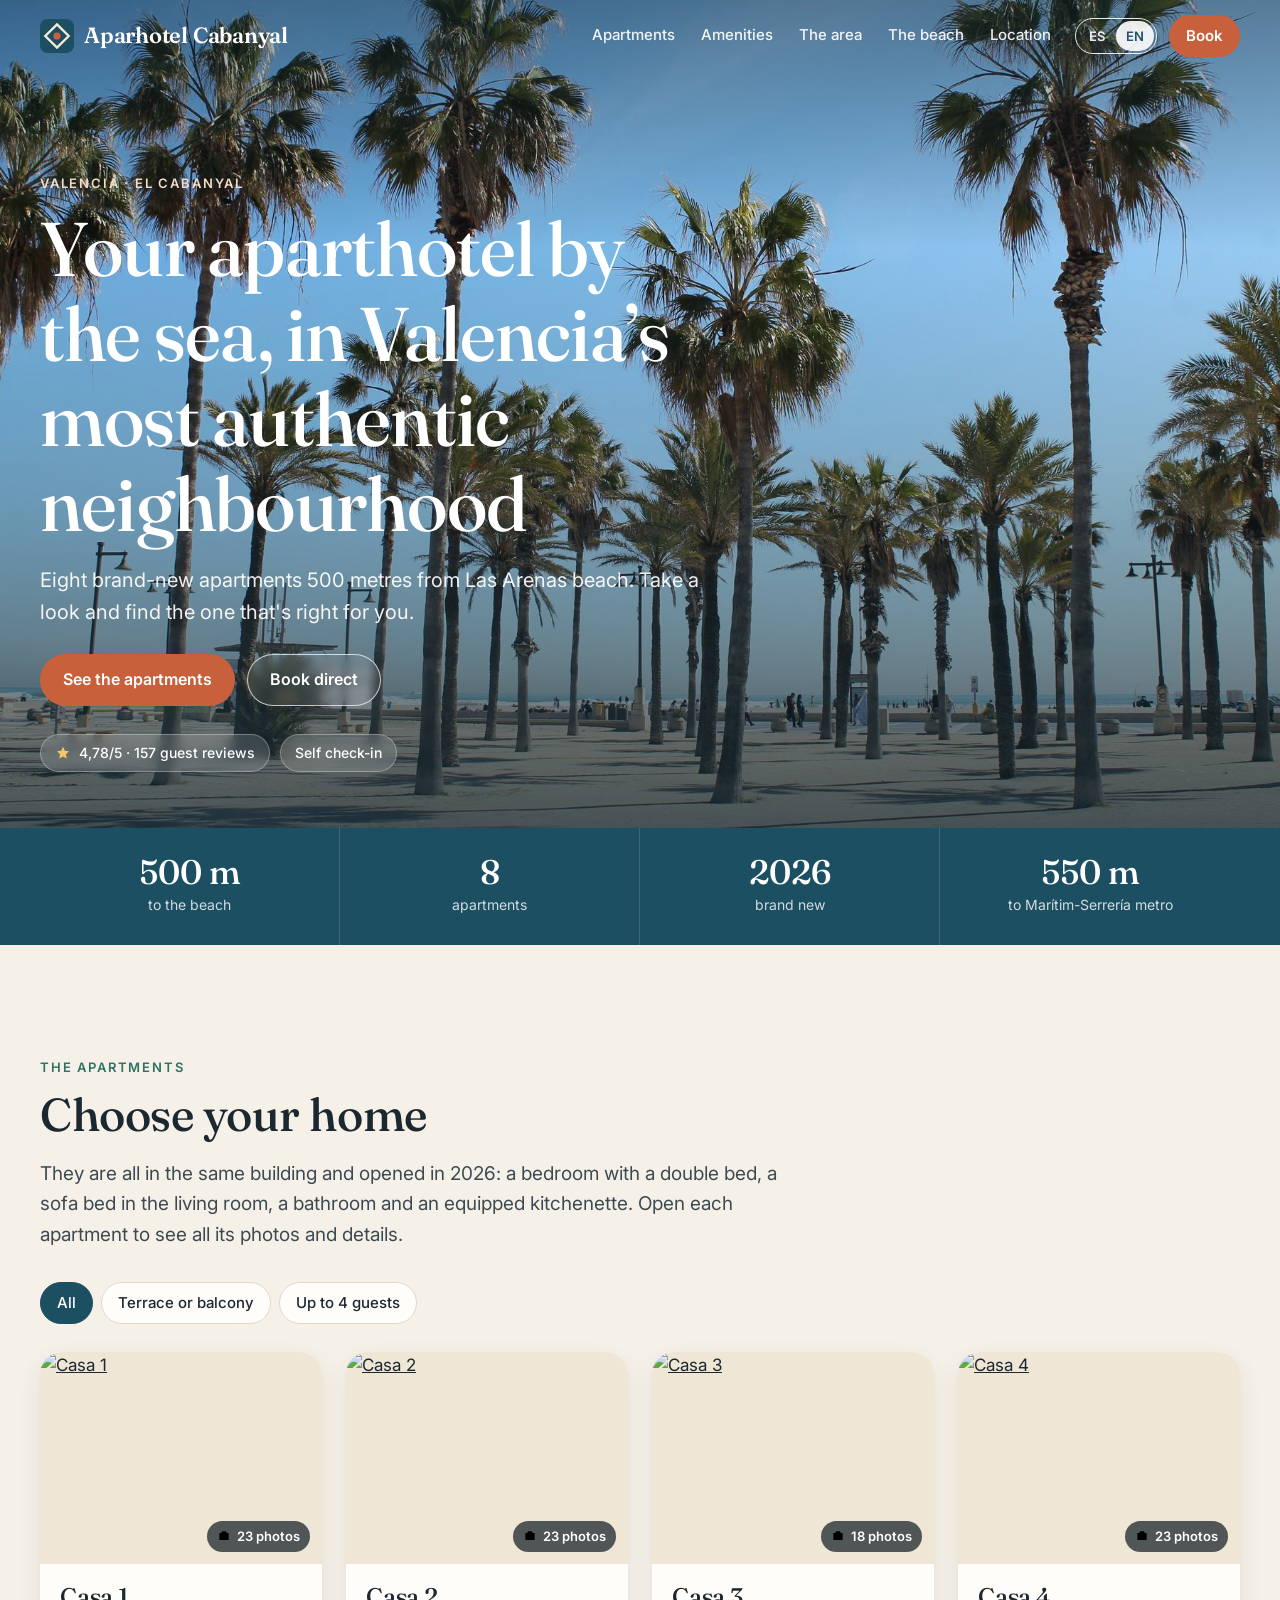
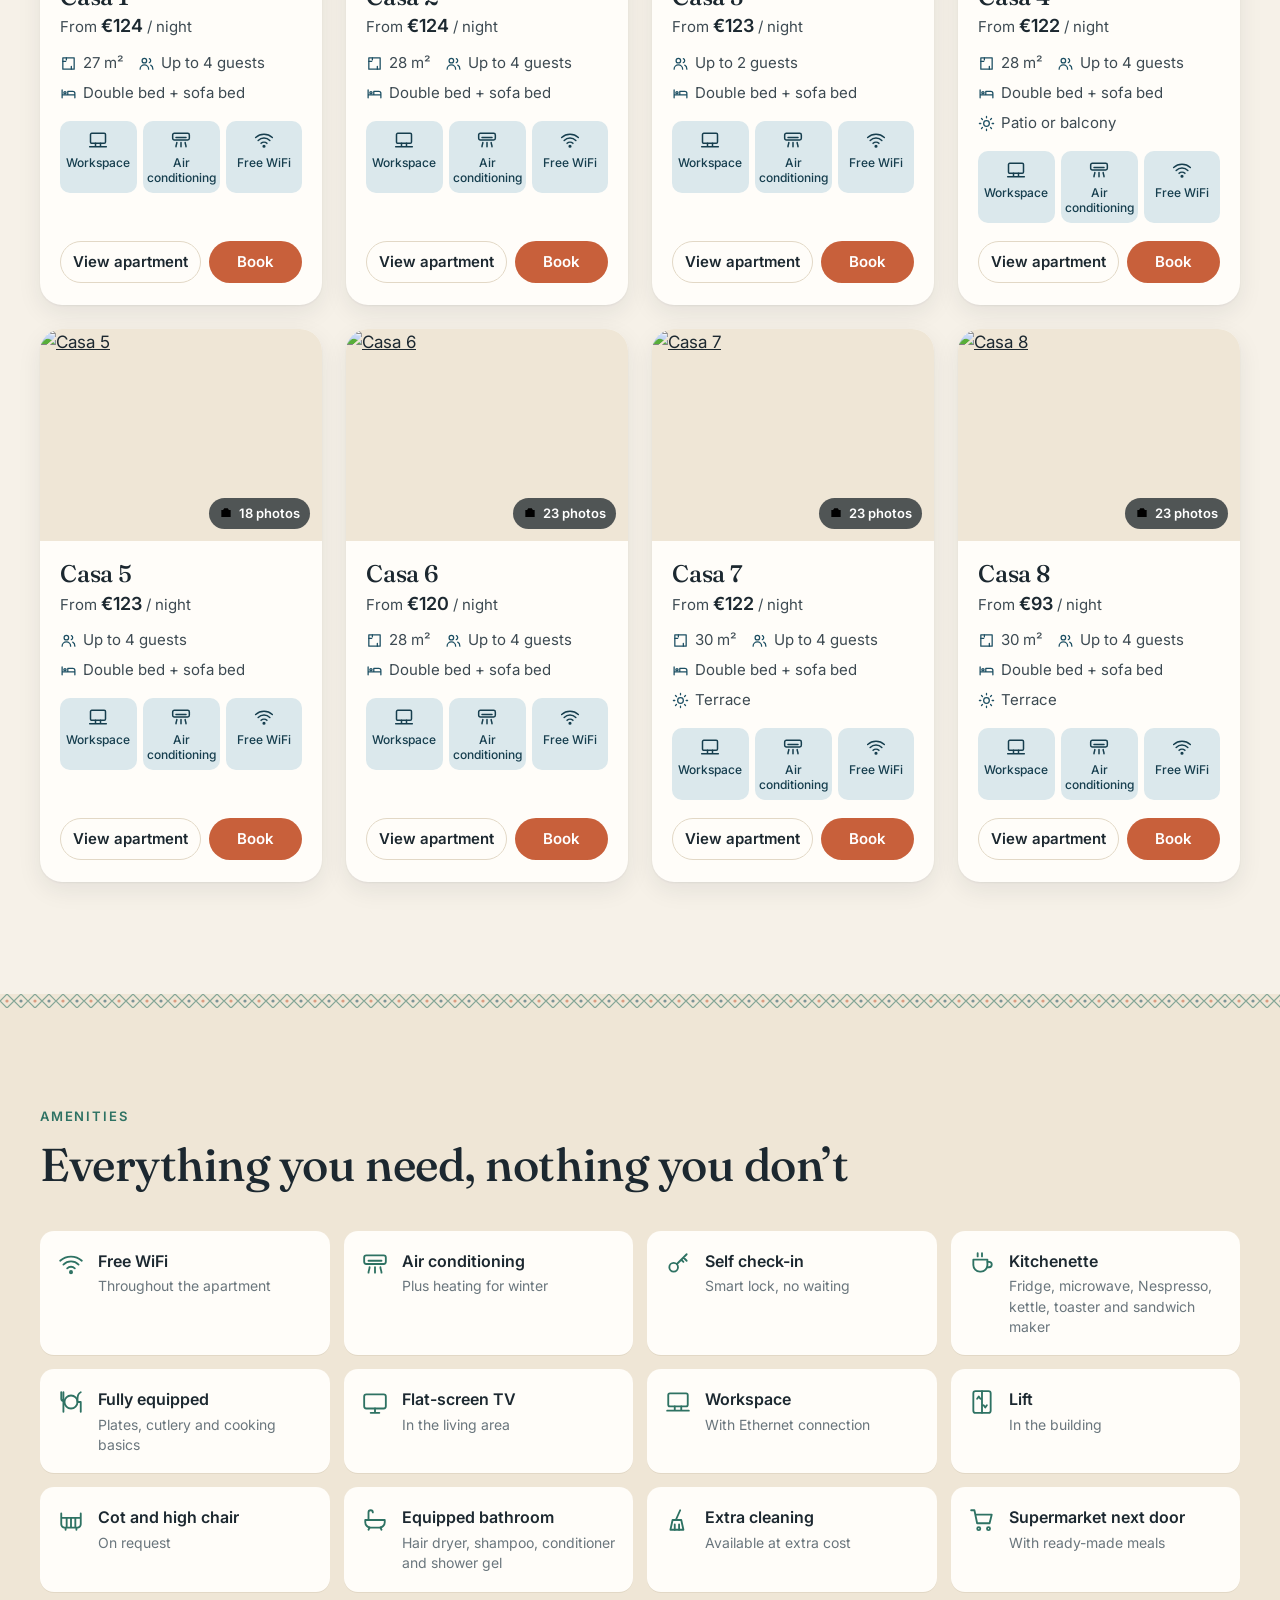
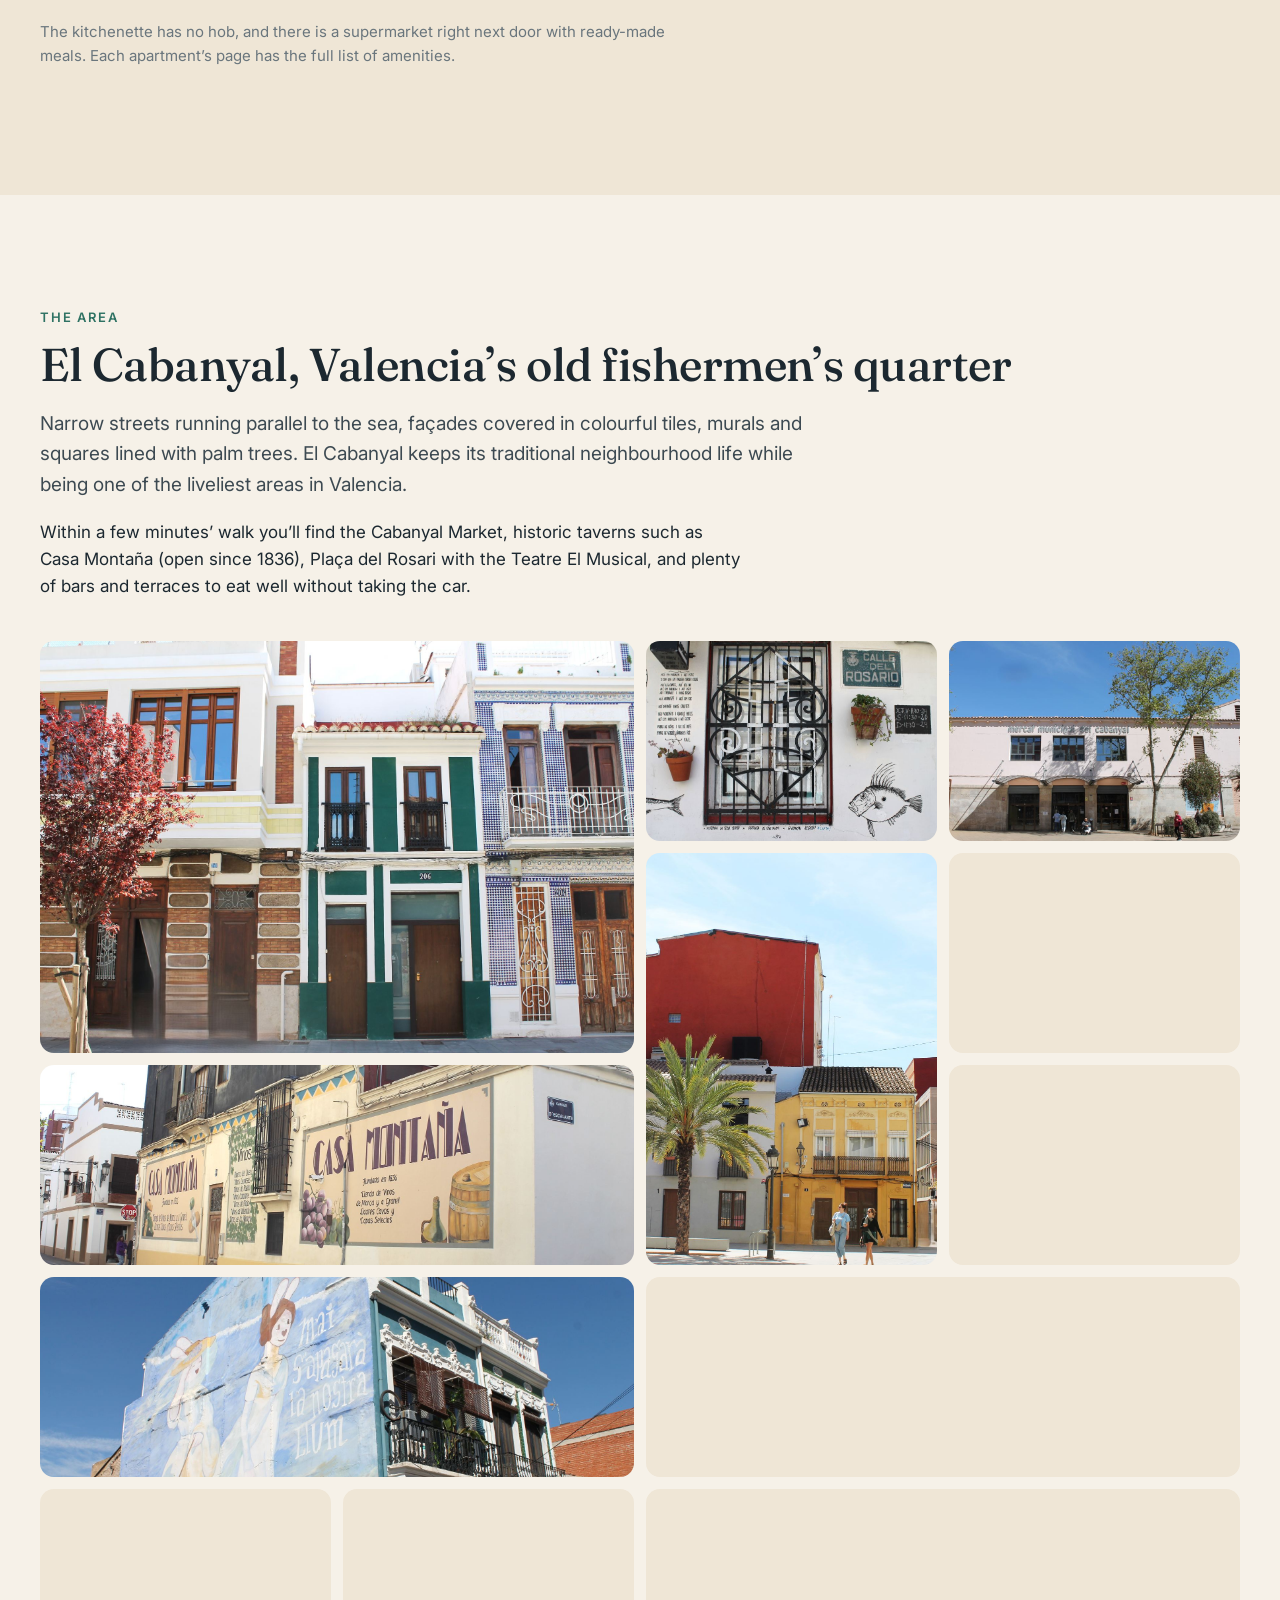
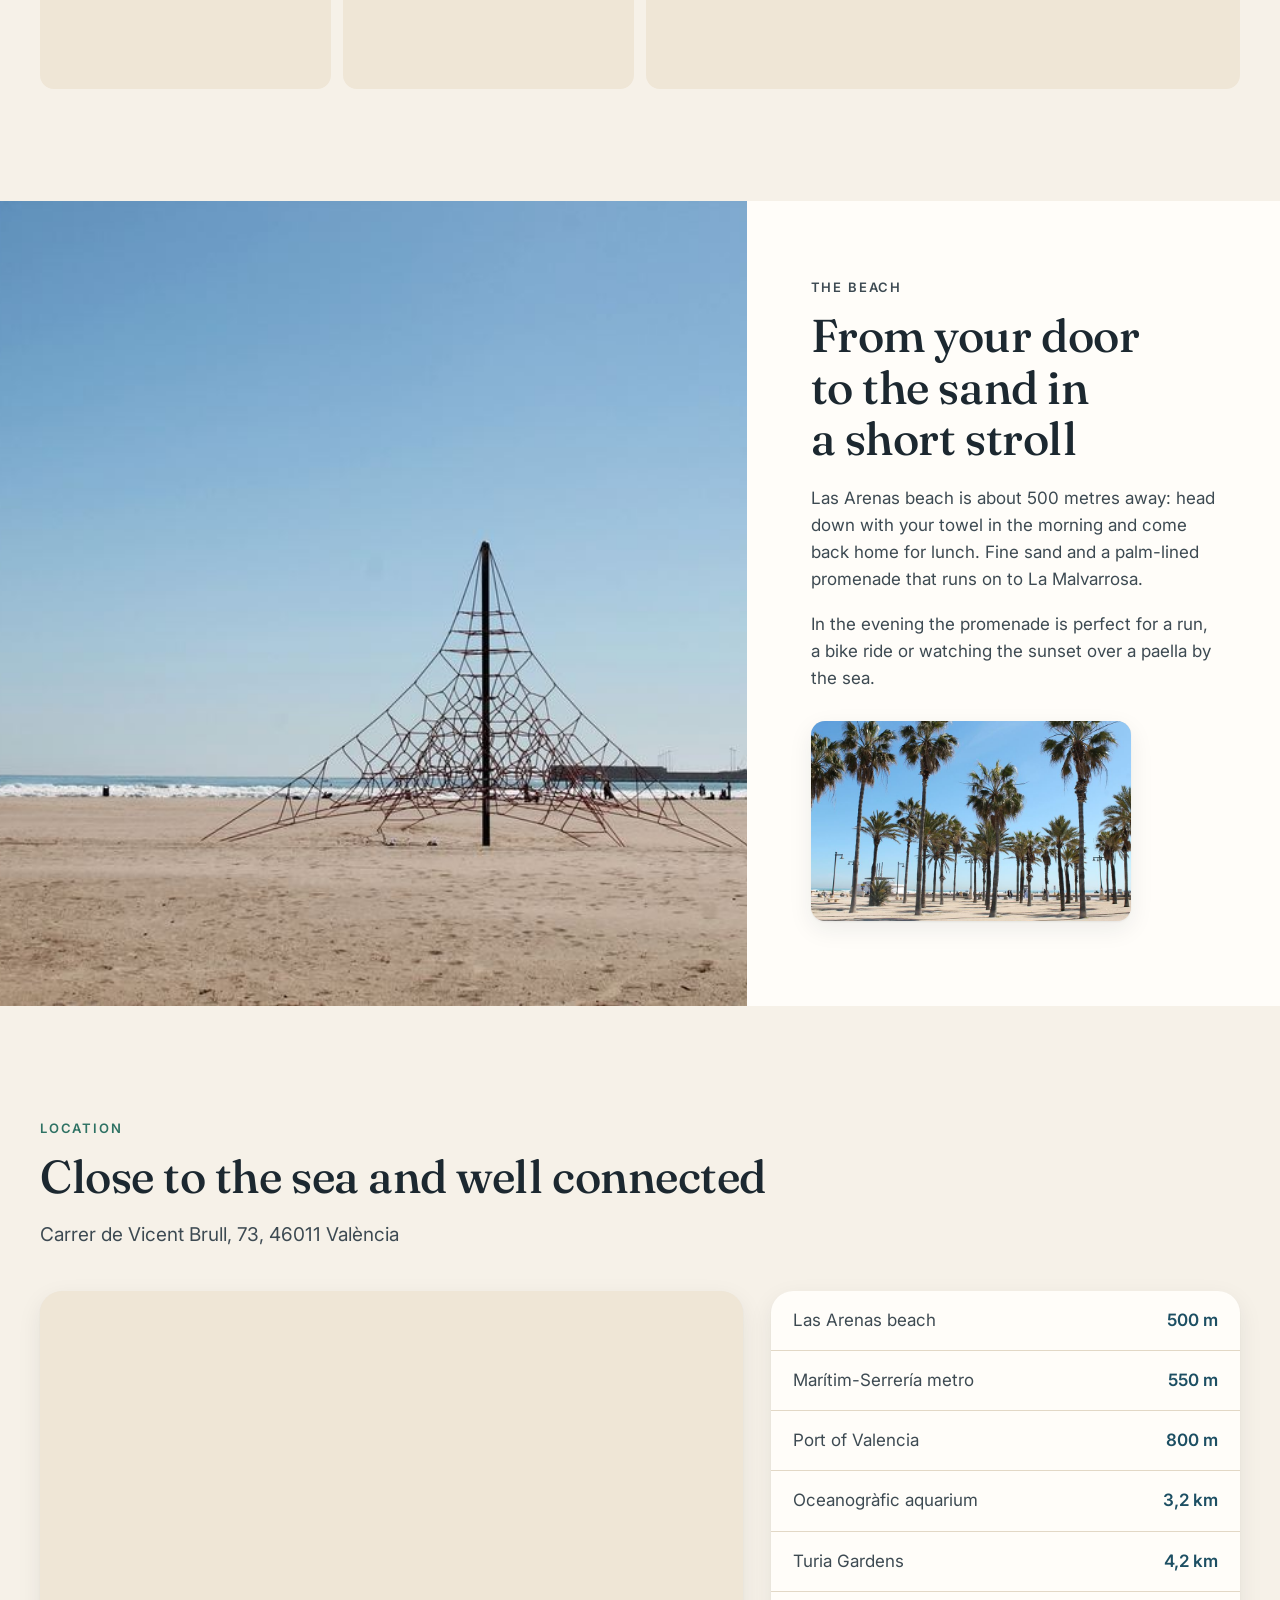
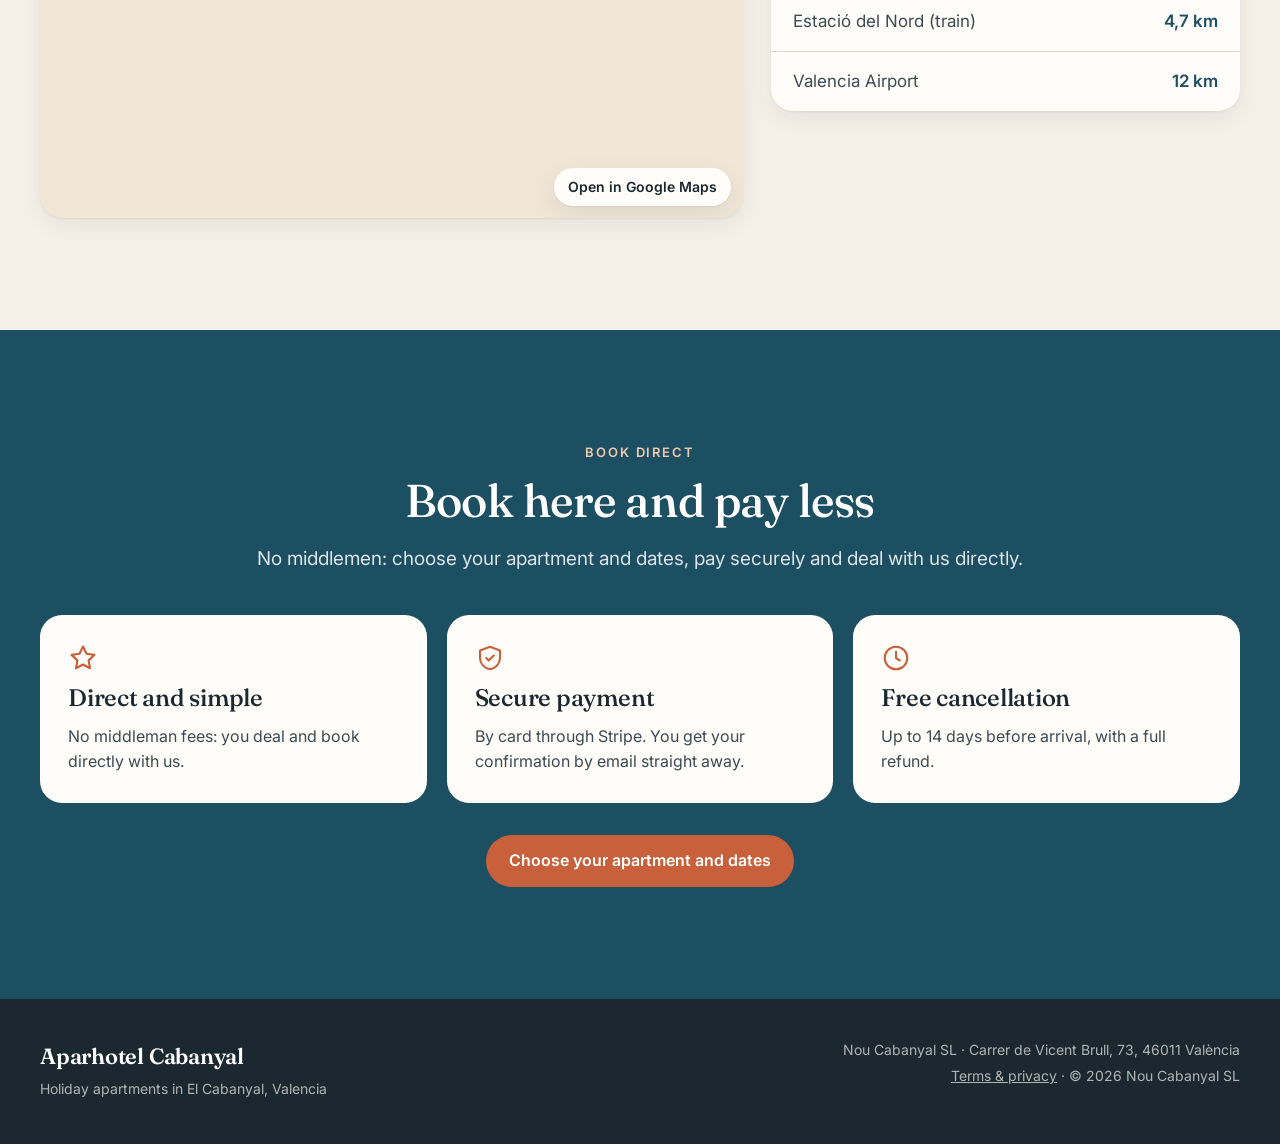
==== Nou Cabanyal/index.html @ 2fa7bf04 "Add files via upload" ====
<!DOCTYPE html>
<html lang="es">
<head>
  <meta charset="utf-8">
  <meta name="viewport" content="width=device-width, initial-scale=1">
  <title>Aparhotel Cabanyal · Apartamentos a 500 m de la playa en Valencia</title>
  <meta name="description" content="Ocho apartamentos nuevos en el barrio del Cabanyal, a 500 m de la playa de Las Arenas (Valencia). Check-in autónomo, aire acondicionado y wifi. Reserva directa en nuestra web, sin intermediarios.">
  <meta property="og:title" content="Aparhotel Cabanyal · Apartamentos junto a la playa en Valencia">
  <meta property="og:description" content="Ocho apartamentos nuevos en el Cabanyal, a 500 m de la playa.">
  <meta property="og:image" content="assets/img/zona/playa-palmeras-l.jpg">
  <meta property="og:type" content="website">
  <meta name="theme-color" content="#1d4f63">
  <link rel="icon" href="data:image/svg+xml,%3Csvg xmlns='http://www.w3.org/2000/svg' viewBox='0 0 32 32'%3E%3Crect width='32' height='32' rx='7' fill='%231d4f63'/%3E%3Cpath d='M16 5l11 11-11 11L5 16z' fill='none' stroke='%23f3ead9' stroke-width='2.2'/%3E%3Ccircle cx='16' cy='16' r='3.4' fill='%23d9794f'/%3E%3C/svg%3E">
  <link rel="preconnect" href="https://fonts.googleapis.com">
  <link rel="preconnect" href="https://fonts.gstatic.com" crossorigin>
  <link href="https://fonts.googleapis.com/css2?family=Fraunces:opsz,wght@9..144,400;9..144,500;9..144,600&family=Inter:wght@400;500;600&display=swap" rel="stylesheet">
  <link rel="stylesheet" href="assets/css/styles.css">
</head>
<body>
  <a class="skip" href="#apartamentos" data-i18n="skip">Saltar al contenido</a>

  <!-- ============ CABECERA ============ -->
  <header class="site-header" id="top">
    <div class="wrap header-inner">
      <a class="brand" href="#top" aria-label="Aparhotel Cabanyal">
        <svg class="brand-mark" viewBox="0 0 32 32" aria-hidden="true"><rect width="32" height="32" rx="7"/><path d="M16 5l11 11-11 11L5 16z"/><circle cx="16" cy="16" r="3.4"/></svg>
        <span class="brand-name">Aparhotel Cabanyal</span>
      </a>
      <nav class="nav" id="nav" aria-label="Principal">
        <a href="#apartamentos" data-i18n="nav.apts">Apartamentos</a>
        <a href="#incluye" data-i18n="nav.amen">Qué incluye</a>
        <a href="#barrio" data-i18n="nav.area">El barrio</a>
        <a href="#playa" data-i18n="nav.beach">La playa</a>
        <a href="#ubicacion" data-i18n="nav.loc">Ubicación</a>
      </nav>
      <div class="header-actions">
        <div class="lang" role="group" aria-label="Idioma / Language">
          <button type="button" data-lang="es" aria-pressed="true">ES</button>
          <button type="button" data-lang="en" aria-pressed="false">EN</button>
        </div>
        <a class="btn btn-accent btn-sm header-cta" href="#apartamentos" data-i18n="nav.book">Reservar</a>
        <button class="menu-toggle" type="button" aria-controls="nav" aria-expanded="false" aria-label="Menú">
          <span></span><span></span><span></span>
        </button>
      </div>
    </div>
  </header>

  <main>
    <!-- ============ PORTADA ============ -->
    <section class="hero">
      <img class="hero-img is-active"
           src="assets/img/zona/playa-palmeras-l.jpg"
           srcset="assets/img/zona/playa-palmeras-m.jpg 900w, assets/img/zona/playa-palmeras-l.jpg 1800w, assets/img/zona/playa-palmeras-xl.jpg 2400w"
           sizes="100vw" alt="Palmeras en el paseo marítimo, junto a la playa" data-i18n-alt="hero.alt" fetchpriority="high">
      <img class="hero-img"
           src="assets/img/zona/barcas-playa-l.jpg"
           srcset="assets/img/zona/barcas-playa-m.jpg 900w, assets/img/zona/barcas-playa-l.jpg 1800w"
           sizes="100vw" alt="Barcas de pescadores en la playa, al atardecer" data-i18n-alt="hero.alt2">
      <img class="hero-img"
           src="assets/img/zona/mosaico-1928-l.jpg"
           srcset="assets/img/zona/mosaico-1928-m.jpg 900w, assets/img/zona/mosaico-1928-l.jpg 1800w"
           sizes="100vw" alt="Azulejos de una fachada modernista del Cabanyal" data-i18n-alt="hero.alt3">
      <div class="hero-shade"></div>
      <div class="wrap hero-content">
        <p class="eyebrow" data-i18n="hero.kicker">València · El Cabanyal</p>
        <h1 data-i18n="hero.title">Tu casa junto al mar, en el barrio más auténtico de Valencia</h1>
        <p class="hero-sub" data-i18n="hero.sub">Ocho apartamentos nuevos a 500 metros de la playa de Las Arenas. Check-in autónomo, aire acondicionado y todo listo para que solo tengas que disfrutar.</p>
        <div class="hero-ctas">
          <a class="btn btn-accent" href="#apartamentos" data-i18n="hero.cta1">Ver apartamentos</a>
          <a class="btn btn-ghost" href="#reservar" data-i18n="hero.cta2">Reserva directa</a>
        </div>
        <ul class="hero-badges" id="hero-badges"></ul>
      </div>
    </section>

    <!-- ============ DATOS CLAVE ============ -->
    <section class="facts" aria-label="Datos clave">
      <div class="wrap facts-grid">
        <div class="fact"><strong>500 m</strong><span data-i18n="facts.beach">hasta la playa</span></div>
        <div class="fact"><strong>8</strong><span data-i18n="facts.apts">apartamentos</span></div>
        <div class="fact"><strong>2026</strong><span data-i18n="facts.new">totalmente nuevos</span></div>
        <div class="fact"><strong>550 m</strong><span data-i18n="facts.metro">al metro Marítim-Serrería</span></div>
      </div>
    </section>

    <!-- ============ APARTAMENTOS ============ -->
    <section class="section" id="apartamentos">
      <div class="wrap">
        <header class="section-head">
          <p class="eyebrow" data-i18n="apts.kicker">Los apartamentos</p>
          <h2 data-i18n="apts.title">Elige tu casa</h2>
          <p class="lead" data-i18n="apts.lead">Todos están en el mismo edificio y se estrenaron en 2026: un dormitorio con cama doble, sofá cama en el salón, baño y cocina equipada. Entra en cada casa para ver todas sus fotos y detalles.</p>
        </header>
        <div class="filters" role="group" aria-label="Filtros" id="filters">
          <button type="button" class="chip is-active" data-filter="all" data-i18n="f.all">Todos</button>
          <button type="button" class="chip" data-filter="outdoor" data-i18n="f.outdoor">Terraza o balcón</button>
          <button type="button" class="chip" data-filter="four" data-i18n="f.four">Hasta 4 personas</button>
        </div>
        <div class="cards" id="cards"></div>
      </div>
    </section>

    <!-- ============ QUÉ INCLUYE ============ -->
    <section class="section section-tint" id="incluye">
      <div class="wrap">
        <header class="section-head">
          <p class="eyebrow" data-i18n="amen.kicker">Qué incluye</p>
          <h2 data-i18n="amen.title">Todo lo necesario, nada que te sobre</h2>
        </header>
        <ul class="amenities" id="amenities"></ul>
        <p class="note" data-i18n="amen.note">La cocina es tipo office, sin fuegos, y hay un supermercado justo al lado con comida preparada. En la página de cada casa tienes la lista completa de servicios.</p>
      </div>
    </section>

    <!-- ============ EL BARRIO ============ -->
    <section class="section" id="barrio">
      <div class="wrap">
        <div class="split">
          <header class="section-head">
            <p class="eyebrow" data-i18n="area.kicker">El barrio</p>
            <h2 data-i18n="area.title">El Cabanyal, el antiguo barrio de pescadores</h2>
            <p class="lead" data-i18n="area.p1">Calles estrechas paralelas al mar, fachadas cubiertas de azulejos de colores, murales y plazas con palmeras. El Cabanyal conserva la vida de barrio de siempre y a la vez es una de las zonas con más ambiente de Valencia.</p>
            <p data-i18n="area.p2">A pocos minutos a pie tienes el Mercat del Cabanyal, bodegas históricas como Casa Montaña, abierta desde 1836, la plaza del Rosari con el Teatre El Musical y un sinfín de bares y terrazas para comer bien sin coger el coche.</p>
          </header>
        </div>
        <div class="mosaic" id="mosaic"></div>
      </div>
    </section>

    <!-- ============ LA PLAYA ============ -->
    <section class="beach" id="playa">
      <div class="beach-media">
        <img src="assets/img/zona/playa-arenas-l.jpg" srcset="assets/img/zona/playa-arenas-m.jpg 900w, assets/img/zona/playa-arenas-l.jpg 1800w" sizes="(min-width: 900px) 60vw, 100vw" alt="La playa, con el puerto al fondo" data-i18n-alt="beach.alt1" loading="lazy" data-zoom="beach" data-index="0">
      </div>
      <div class="beach-text">
        <p class="eyebrow" data-i18n="beach.kicker">La playa</p>
        <h2 data-i18n="beach.title">Del apartamento a la arena en un paseo</h2>
        <p data-i18n="beach.p1">La playa de Las Arenas está a unos 500 metros: baja con la toalla por la mañana y vuelve a comer a casa. Arena fina, aguas tranquilas y un paseo marítimo lleno de palmeras que enlaza con la Malvarrosa.</p>
        <p data-i18n="beach.p2">Por la tarde, el paseo es perfecto para correr, ir en bici o ver la puesta de sol con un arroz frente al mar.</p>
        <button class="beach-thumb" type="button" data-zoom="beach" data-index="1" aria-label="Ver foto del paseo marítimo">
          <img src="assets/img/zona/playa-palmeras-m.jpg" alt="" loading="lazy">
        </button>
      </div>
    </section>

    <!-- ============ UBICACIÓN ============ -->
    <section class="section" id="ubicacion">
      <div class="wrap">
        <header class="section-head">
          <p class="eyebrow" data-i18n="loc.kicker">Ubicación</p>
          <h2 data-i18n="loc.title">Cerca del mar y bien conectado</h2>
          <p class="lead" id="address"></p>
        </header>
        <div class="loc-grid">
          <div class="map">
            <iframe id="map" title="Mapa" loading="lazy" referrerpolicy="no-referrer-when-downgrade"></iframe>
            <a class="map-link" id="map-link" target="_blank" rel="noopener" data-i18n="loc.open">Abrir en Google Maps</a>
          </div>
          <ul class="distances" id="distances"></ul>
        </div>
      </div>
    </section>

    <!-- ============ RESERVAR ============ -->
    <section class="section section-sea" id="reservar">
      <div class="wrap">
        <header class="section-head center">
          <p class="eyebrow" data-i18n="direct.kicker">Reserva directa</p>
          <h2 data-i18n="direct.title">Reserva aquí y paga menos</h2>
          <p class="lead" data-i18n="direct.lead">Sin intermediarios: eliges tu casa y tus fechas, pagas de forma segura y hablas directamente con nosotros.</p>
        </header>
        <div class="book-grid" id="book-grid"></div>
        <p class="direct-cta"><a class="btn btn-accent" href="#apartamentos" data-i18n="direct.cta">Elige tu casa y tus fechas</a></p>
      </div>
    </section>
  </main>

  <!-- ============ PIE ============ -->
  <footer class="site-footer">
    <div class="wrap footer-inner">
      <div>
        <p class="brand-name">Aparhotel Cabanyal</p>
        <p class="muted" data-i18n="foot.tag">Apartamentos turísticos en el Cabanyal, Valencia</p>
      </div>
      <div class="muted footer-legal">
        <p>Nou Cabanyal SL · <span id="foot-address"></span></p>
        <p><a href="condiciones.html" data-i18n="foot.terms">Condiciones y privacidad</a> · © <span id="year"></span> Nou Cabanyal SL</p>
      </div>
    </div>
  </footer>

  <!-- ============ GALERÍA ============ -->
  <div class="lightbox" id="lightbox" role="dialog" aria-modal="true" aria-labelledby="lb-title" hidden>
    <div class="lb-top">
      <div>
        <p class="lb-title" id="lb-title"></p>
        <p class="lb-count" id="lb-count"></p>
      </div>
      <div class="lb-actions">
        <a class="btn btn-accent btn-sm" id="lb-book" target="_blank" rel="noopener"></a>
        <button class="lb-close" type="button" id="lb-close" aria-label="Cerrar">
          <svg viewBox="0 0 24 24" aria-hidden="true"><path d="M6 6l12 12M18 6L6 18"/></svg>
        </button>
      </div>
    </div>
    <div class="lb-stage">
      <button class="lb-nav lb-prev" type="button" id="lb-prev" aria-label="Anterior">
        <svg viewBox="0 0 24 24" aria-hidden="true"><path d="M15 5l-7 7 7 7"/></svg>
      </button>
      <figure class="lb-figure">
        <img id="lb-img" alt="">
        <figcaption id="lb-cap"></figcaption>
      </figure>
      <button class="lb-nav lb-next" type="button" id="lb-next" aria-label="Siguiente">
        <svg viewBox="0 0 24 24" aria-hidden="true"><path d="M9 5l7 7-7 7"/></svg>
      </button>
    </div>
    <div class="lb-thumbs" id="lb-thumbs"></div>
  </div>

  <script src="assets/js/data.js"></script>
  <script src="assets/js/precios.js"></script>
  <script src="assets/js/reservas.js"></script>
  <script src="assets/js/main.js"></script>
</body>
</html>
---- Nou Cabanyal/assets/css/styles.css ----
/* =========================================================
   Aparhotel Cabanyal — estilos
   Paleta inspirada en el barrio: arena, azul mar, verde azulejo y terracota
   ========================================================= */
:root {
  --sand: #f6f1e8;
  --sand-2: #efe6d6;
  --paper: #fffdf9;
  --ink: #1c2830;
  --ink-2: #3d4a52;
  --muted: #6a767d;
  --line: #e2d8c6;
  --sea: #1d4f63;
  --sea-2: #163e4e;
  --sea-soft: #dbe8ec;
  --tile: #2e7263;
  --terra: #c8603b;
  --terra-2: #ad4f2e;
  --radius: 14px;
  --radius-lg: 22px;
  --shadow: 0 1px 2px rgba(28, 40, 48, .06), 0 8px 24px rgba(28, 40, 48, .08);
  --shadow-lg: 0 20px 50px rgba(28, 40, 48, .18);
  --serif: "Fraunces", Georgia, "Times New Roman", serif;
  --sans: "Inter", system-ui, -apple-system, "Segoe UI", Roboto, sans-serif;
  --wrap: 1200px;
  --header-h: 72px;
  color-scheme: light;
}

*, *::before, *::after { box-sizing: border-box; }
html { scroll-behavior: smooth; scroll-padding-top: calc(var(--header-h) + 8px); -webkit-text-size-adjust: 100%; }
body {
  margin: 0;
  background: var(--sand);
  color: var(--ink);
  font-family: var(--sans);
  font-size: 17px;
  line-height: 1.6;
  -webkit-font-smoothing: antialiased;
}
img { display: block; max-width: 100%; height: auto; }
a { color: inherit; }
button { font: inherit; color: inherit; }
h1, h2, h3 { font-family: var(--serif); font-weight: 500; line-height: 1.12; letter-spacing: -0.01em; margin: 0; text-wrap: balance; }
h2 { font-size: clamp(30px, 4vw, 46px); }
h3 { font-size: 24px; }
p { margin: 0 0 1em; }
.wrap { width: min(var(--wrap), 100% - 32px); margin-inline: auto; }
@media (min-width: 700px) { .wrap { width: min(var(--wrap), 100% - 64px); } }

.skip { position: absolute; left: -9999px; top: 8px; z-index: 100; background: var(--ink); color: #fff; padding: 8px 14px; border-radius: 8px; }
.skip:focus { left: 8px; }
:focus-visible { outline: 3px solid var(--terra); outline-offset: 3px; border-radius: 6px; }

.eyebrow {
  font-size: 13px; font-weight: 600; letter-spacing: .14em; text-transform: uppercase;
  color: var(--tile); margin: 0 0 12px;
}
.lead { font-size: 19px; color: var(--ink-2); max-width: 62ch; }
.muted { color: var(--muted); }
.note { color: var(--muted); font-size: 15px; margin-top: 28px; max-width: 70ch; }

/* ---------- Botones ---------- */
.btn {
  display: inline-flex; align-items: center; justify-content: center; gap: 8px;
  min-height: 48px; padding: 12px 22px; border-radius: 999px;
  font-weight: 600; font-size: 16px; text-decoration: none; border: 1.5px solid transparent;
  cursor: pointer; transition: background .2s, color .2s, border-color .2s, transform .2s;
  white-space: nowrap;
}
.btn:active { transform: translateY(1px); }
.btn-sm { min-height: 40px; padding: 8px 16px; font-size: 15px; }
.btn-accent { background: var(--terra); color: #fff; }
.btn-accent:hover { background: var(--terra-2); }
.btn-sea { background: var(--sea); color: #fff; }
.btn-sea:hover { background: var(--sea-2); }
.btn-outline { border-color: var(--line); background: var(--paper); color: var(--ink); }
.btn-outline:hover { border-color: var(--sea); color: var(--sea); }
.btn-ghost { border-color: rgba(255,255,255,.7); color: #fff; background: rgba(255,255,255,.08); backdrop-filter: blur(4px); }
.btn-ghost:hover { background: rgba(255,255,255,.2); }
.btn svg { width: 18px; height: 18px; flex: none; stroke: currentColor; fill: none; stroke-width: 2; stroke-linecap: round; stroke-linejoin: round; }

/* ---------- Cabecera ---------- */
.site-header {
  position: fixed; inset: 0 0 auto 0; z-index: 50; height: var(--header-h);
  color: #fff; transition: background .3s, color .3s, box-shadow .3s;
}
.site-header.is-solid, .site-header.is-open { background: rgba(255, 253, 249, .96); color: var(--ink); box-shadow: 0 1px 0 var(--line); backdrop-filter: blur(8px); }
.header-inner { height: 100%; display: flex; align-items: center; gap: 24px; }
.brand { display: flex; align-items: center; gap: 10px; text-decoration: none; }
.brand-mark { width: 34px; height: 34px; flex: none; }
.brand-mark rect { fill: var(--sea); }
.brand-mark path { fill: none; stroke: #f3ead9; stroke-width: 2.2; }
.brand-mark circle { fill: var(--terra); }
.brand-name { font-family: var(--serif); font-size: 22px; font-weight: 600; letter-spacing: -0.01em; margin: 0; }
.nav { display: flex; gap: 26px; margin-left: auto; }
.nav a { text-decoration: none; font-size: 15px; font-weight: 500; opacity: .92; padding: 6px 0; border-bottom: 2px solid transparent; }
.nav a:hover { opacity: 1; border-bottom-color: currentColor; }
.header-actions { display: flex; align-items: center; gap: 12px; }
.lang { display: flex; border: 1.5px solid currentColor; border-radius: 999px; padding: 2px; opacity: .9; }
.lang button { border: 0; background: none; cursor: pointer; font-size: 13px; font-weight: 600; padding: 5px 10px; border-radius: 999px; min-width: 38px; min-height: 30px; }
.lang button[aria-pressed="true"] { color: var(--sea); background: #fff; }
.site-header.is-solid .lang button[aria-pressed="true"], .site-header.is-open .lang button[aria-pressed="true"] { background: var(--sea); color: #fff; }
.menu-toggle { display: none; width: 44px; height: 44px; border: 0; background: none; cursor: pointer; padding: 10px; flex-direction: column; justify-content: space-between; }
.menu-toggle span { display: block; height: 2px; background: currentColor; border-radius: 2px; transition: transform .25s, opacity .25s; }
.site-header.is-open .menu-toggle span:nth-child(1) { transform: translateY(10px) rotate(45deg); }
.site-header.is-open .menu-toggle span:nth-child(2) { opacity: 0; }
.site-header.is-open .menu-toggle span:nth-child(3) { transform: translateY(-10px) rotate(-45deg); }

@media (max-width: 980px) {
  .menu-toggle { display: flex; }
  .header-cta { display: none; }
  .header-actions { margin-left: auto; }
  .nav {
    position: fixed; top: var(--header-h); left: 0; right: 0; margin: 0;
    flex-direction: column; gap: 0; background: var(--paper); color: var(--ink);
    padding: 8px 16px 20px; box-shadow: 0 12px 24px rgba(0,0,0,.08);
    transform: translateY(-8px); opacity: 0; pointer-events: none; transition: opacity .2s, transform .2s;
  }
  .nav a { padding: 14px 4px; border-bottom: 1px solid var(--line); font-size: 17px; }
  .site-header.is-open .nav { opacity: 1; transform: none; pointer-events: auto; }
}

/* ---------- Portada ---------- */
.hero { position: relative; min-height: min(92vh, 900px); display: flex; align-items: flex-end; color: #fff; overflow: hidden; }
.hero-img {
  position: absolute; inset: 0; width: 100%; height: 100%; object-fit: cover; object-position: 50% 40%;
  opacity: 0; transition: opacity 1.6s ease;
}
.hero-img.is-active { opacity: 1; }
@media (prefers-reduced-motion: reduce) { .hero-img { transition: none; } }
.hero-shade { position: absolute; inset: 0; background: linear-gradient(180deg, rgba(10,30,40,.45) 0%, rgba(10,30,40,.05) 30%, rgba(10,30,40,.25) 55%, rgba(10,30,40,.72) 100%); }
.hero-content { position: relative; padding: calc(var(--header-h) + 40px) 0 56px; }
.hero .eyebrow { color: #f3dcc8; }
.hero h1 { font-size: clamp(38px, 6.2vw, 76px); max-width: 16ch; font-weight: 500; }
.hero-sub { font-size: clamp(17px, 1.6vw, 20px); max-width: 52ch; margin-top: 18px; color: rgba(255,255,255,.92); }
.hero-ctas { display: flex; flex-wrap: wrap; gap: 12px; margin-top: 26px; }
.hero-badges { list-style: none; padding: 0; margin: 28px 0 0; display: flex; flex-wrap: wrap; gap: 10px; }
.hero-badges li {
  display: inline-flex; align-items: center; gap: 8px; font-size: 14px; font-weight: 500;
  padding: 7px 14px; border-radius: 999px; background: rgba(255,255,255,.14); border: 1px solid rgba(255,255,255,.3); backdrop-filter: blur(6px);
}
.hero-badges svg { width: 16px; height: 16px; fill: #f5c36b; }

/* ---------- Datos clave ---------- */
.facts { background: var(--sea); color: #fff; }
.facts-grid { display: grid; grid-template-columns: repeat(4, 1fr); }
.fact { padding: 26px 12px; text-align: center; border-right: 1px solid rgba(255,255,255,.14); }
.fact:last-child { border-right: 0; }
.fact strong { display: block; font-family: var(--serif); font-size: 34px; font-weight: 500; line-height: 1.1; }
.fact span { font-size: 14px; color: rgba(255,255,255,.8); }
@media (max-width: 700px) {
  .facts-grid { grid-template-columns: repeat(2, 1fr); }
  .fact:nth-child(2) { border-right: 0; }
  .fact:nth-child(-n+2) { border-bottom: 1px solid rgba(255,255,255,.14); }
  .fact strong { font-size: 28px; }
}

/* ---------- Secciones ---------- */
.section { padding: clamp(64px, 9vw, 112px) 0; }
.section-tint { background: var(--sand-2); position: relative; }
.section-tint::before {
  content: ""; position: absolute; inset: 0 0 auto 0; height: 14px; opacity: .55;
  background-image: url("data:image/svg+xml,%3Csvg xmlns='http://www.w3.org/2000/svg' width='28' height='14' viewBox='0 0 28 14'%3E%3Cpath d='M0 7 7 0l7 7-7 7zM14 7l7-7 7 7-7 7z' fill='none' stroke='%232e7263' stroke-width='1.2'/%3E%3Ccircle cx='7' cy='7' r='1.6' fill='%23c8603b'/%3E%3Ccircle cx='21' cy='7' r='1.6' fill='%231d4f63'/%3E%3C/svg%3E");
}
.section-sea { background: var(--sea); color: #fff; }
.section-sea .eyebrow { color: #f3c9ae; }
.section-sea .lead { color: rgba(255,255,255,.85); margin-inline: auto; }
.section-head { margin-bottom: 40px; }
.section-head p { max-width: 64ch; }
.section-head h2 + .lead, .section-head h2 + p { margin-top: 18px; }
.section-head.center { text-align: center; }
.section-head.center .lead { margin-inline: auto; }

/* ---------- Filtros ---------- */
.filters { display: flex; flex-wrap: wrap; gap: 8px; margin: -8px 0 28px; }
.chip {
  border: 1.5px solid var(--line); background: var(--paper); border-radius: 999px;
  padding: 8px 16px; min-height: 40px; font-size: 15px; font-weight: 500; cursor: pointer; transition: all .2s;
}
.chip:hover { border-color: var(--sea); }
.chip.is-active { background: var(--sea); border-color: var(--sea); color: #fff; }

/* ---------- Tarjetas de apartamentos ---------- */
.cards { display: grid; grid-template-columns: repeat(auto-fill, minmax(270px, 1fr)); gap: 24px; }
.card {
  background: var(--paper); border-radius: var(--radius-lg); overflow: hidden; box-shadow: var(--shadow);
  display: flex; flex-direction: column; transition: transform .25s, box-shadow .25s;
}
.card:hover { transform: translateY(-3px); box-shadow: var(--shadow-lg); }
.card[hidden] { display: none; }
.card-media { position: relative; aspect-ratio: 4 / 3; background: var(--sand-2); border: 0; padding: 0; cursor: zoom-in; display: block; width: 100%; overflow: hidden; }
.card-media img { width: 100%; height: 100%; object-fit: cover; transition: transform .6s; }
.card:hover .card-media img { transform: scale(1.04); }
.card-count {
  position: absolute; right: 12px; bottom: 12px; display: inline-flex; align-items: center; gap: 6px;
  background: rgba(20, 30, 36, .72); color: #fff; font-size: 13px; font-weight: 600; padding: 5px 10px; border-radius: 999px;
}
.card-count svg { width: 14px; height: 14px; }
.card-platform {
  position: absolute; left: 12px; top: 12px; background: rgba(255,253,249,.95); color: var(--ink);
  font-size: 12px; font-weight: 600; letter-spacing: .04em; padding: 4px 10px; border-radius: 999px;
}
.card-body { padding: 20px 20px 22px; display: flex; flex-direction: column; gap: 10px; flex: 1; }
.card-title { display: flex; align-items: baseline; justify-content: space-between; gap: 12px; }
.card-meta { display: flex; flex-wrap: wrap; gap: 6px 14px; font-size: 15px; color: var(--ink-2); margin: 0; padding: 0; list-style: none; }
.card-meta li { display: inline-flex; align-items: center; gap: 6px; }
.card-meta svg { width: 17px; height: 17px; stroke: var(--sea); fill: none; stroke-width: 1.8; stroke-linecap: round; stroke-linejoin: round; }
.tags { display: flex; flex-wrap: wrap; gap: 6px; margin: 2px 0 0; padding: 0; list-style: none; }
.tag { font-size: 13px; font-weight: 500; padding: 3px 10px; border-radius: 999px; background: var(--sea-soft); color: var(--sea-2); }
.tag.tag-warm { background: #f6e0d5; color: #8a3c20; }
.card-actions { display: flex; gap: 8px; margin-top: auto; padding-top: 8px; }
.card-actions .btn { flex: 1; padding-inline: 12px; }

/* ---------- Qué incluye ---------- */
.amenities { list-style: none; padding: 0; margin: 0; display: grid; grid-template-columns: repeat(auto-fill, minmax(230px, 1fr)); gap: 14px; }
.amenities li {
  display: flex; gap: 14px; align-items: flex-start; background: var(--paper);
  border-radius: var(--radius); padding: 18px; box-shadow: 0 1px 0 var(--line);
}
.amenities svg { width: 26px; height: 26px; flex: none; stroke: var(--tile); fill: none; stroke-width: 1.7; stroke-linecap: round; stroke-linejoin: round; margin-top: 2px; }
.amenities strong { display: block; font-weight: 600; font-size: 16px; }
.amenities span { display: block; font-size: 14px; color: var(--muted); line-height: 1.45; margin-top: 2px; }

/* ---------- Mosaico del barrio ---------- */
.mosaic { display: grid; grid-template-columns: repeat(4, 1fr); grid-auto-rows: 200px; grid-auto-flow: dense; gap: 12px; }
.mosaic button { border: 0; padding: 0; background: var(--sand-2); border-radius: var(--radius); overflow: hidden; cursor: zoom-in; position: relative; }
.mosaic img { width: 100%; height: 100%; object-fit: cover; transition: transform .6s; }
.mosaic button:hover img { transform: scale(1.05); }
.mosaic .w2 { grid-column: span 2; }
.mosaic .h2 { grid-row: span 2; }
.mosaic figcaption {
  position: absolute; left: 0; right: 0; bottom: 0; padding: 26px 14px 10px; color: #fff; font-size: 14px; font-weight: 500; text-align: left;
  background: linear-gradient(transparent, rgba(0,0,0,.6)); opacity: 0; transition: opacity .25s;
}
.mosaic button:hover figcaption, .mosaic button:focus-visible figcaption { opacity: 1; }
@media (max-width: 900px) { .mosaic { grid-template-columns: repeat(2, 1fr); grid-auto-rows: 160px; } }
@media (hover: none) { .mosaic figcaption { opacity: 1; } }

/* ---------- Playa ---------- */
.beach { display: grid; grid-template-columns: 1.4fr 1fr; background: var(--paper); }
.beach-media { min-height: 520px; }
.beach-media img { width: 100%; height: 100%; object-fit: cover; cursor: zoom-in; }
.beach-text { padding: clamp(40px, 6vw, 88px) clamp(24px, 5vw, 72px); align-self: center; }
.beach-text h2 { margin-bottom: 20px; }
.beach-text p { color: var(--ink-2); }
.beach-thumb { border: 0; padding: 0; margin-top: 12px; border-radius: var(--radius); overflow: hidden; width: min(320px, 100%); aspect-ratio: 16 / 10; cursor: zoom-in; box-shadow: var(--shadow); background: var(--sand-2); }
.beach-thumb img { width: 100%; height: 100%; object-fit: cover; }
@media (max-width: 900px) {
  .beach { grid-template-columns: 1fr; }
  .beach-media { min-height: 0; aspect-ratio: 4 / 3; }
}

/* ---------- Ubicación ---------- */
.loc-grid { display: grid; grid-template-columns: 1.5fr 1fr; gap: 28px; align-items: start; }
.map { position: relative; border-radius: var(--radius-lg); overflow: hidden; box-shadow: var(--shadow); background: var(--sand-2); aspect-ratio: 4 / 3; }
.map iframe { width: 100%; height: 100%; border: 0; display: block; }
.map-link {
  position: absolute; right: 12px; bottom: 12px; background: var(--paper); color: var(--ink);
  font-size: 14px; font-weight: 600; text-decoration: none; padding: 8px 14px; border-radius: 999px; box-shadow: var(--shadow);
}
.distances { list-style: none; padding: 0; margin: 0; background: var(--paper); border-radius: var(--radius-lg); box-shadow: var(--shadow); }
.distances li { display: flex; justify-content: space-between; align-items: center; gap: 16px; padding: 16px 22px; border-bottom: 1px solid var(--line); }
.distances li:last-child { border-bottom: 0; }
.distances span { color: var(--ink-2); }
.distances strong { font-weight: 600; white-space: nowrap; color: var(--sea); }
@media (max-width: 900px) { .loc-grid { grid-template-columns: 1fr; } }

/* ---------- Reservar ---------- */
.book-grid { display: grid; grid-template-columns: repeat(auto-fit, minmax(260px, 1fr)); gap: 20px; }
.book-card { background: var(--paper); color: var(--ink); border-radius: var(--radius-lg); padding: 28px; display: flex; flex-direction: column; gap: 12px; }
.book-card h3 { font-size: 26px; }
.book-card p { color: var(--ink-2); margin: 0; font-size: 16px; }
.book-links { display: flex; flex-wrap: wrap; gap: 8px; margin-top: auto; padding-top: 10px; }
.book-links .btn { min-height: 40px; padding: 8px 14px; font-size: 14px; }

/* ---------- Pie ---------- */
.site-footer { background: var(--ink); color: #fff; padding: 40px 0; }
.site-footer .muted { color: rgba(255,255,255,.65); }
.footer-inner { display: flex; flex-wrap: wrap; justify-content: space-between; gap: 20px; font-size: 14px; }
.footer-inner p { margin: 0 0 4px; }
.footer-legal { text-align: right; }
@media (max-width: 700px) { .footer-legal { text-align: left; } }

/* ---------- Galería (lightbox) ---------- */
body.no-scroll { overflow: hidden; }
.lightbox { position: fixed; inset: 0; z-index: 100; background: rgba(12, 18, 22, .96); color: #fff; display: flex; flex-direction: column; }
.lightbox[hidden] { display: none; }
.lb-top { display: flex; align-items: center; justify-content: space-between; gap: 16px; padding: 14px 20px; }
.lb-title { font-family: var(--serif); font-size: 22px; margin: 0; }
.lb-count { font-size: 14px; color: rgba(255,255,255,.65); margin: 0; }
.lb-actions { display: flex; align-items: center; gap: 10px; }
.lb-close, .lb-nav { width: 48px; height: 48px; border-radius: 999px; border: 0; background: rgba(255,255,255,.1); cursor: pointer; display: grid; place-items: center; flex: none; }
.lb-close:hover, .lb-nav:hover { background: rgba(255,255,255,.22); }
.lb-close svg, .lb-nav svg { width: 22px; height: 22px; stroke: #fff; fill: none; stroke-width: 2; stroke-linecap: round; stroke-linejoin: round; }
.lb-stage { flex: 1; min-height: 0; display: flex; align-items: center; gap: 12px; padding: 0 16px; }
.lb-figure { flex: 1; min-width: 0; height: 100%; margin: 0; display: flex; flex-direction: column; align-items: center; justify-content: center; gap: 10px; }
.lb-figure img { max-width: 100%; max-height: calc(100% - 34px); object-fit: contain; border-radius: 8px; user-select: none; }
.lb-figure figcaption { font-size: 15px; color: rgba(255,255,255,.8); min-height: 24px; }
.lb-thumbs { display: flex; gap: 8px; overflow-x: auto; padding: 12px 20px 18px; scrollbar-width: thin; }
.lb-thumbs button { flex: none; width: 84px; height: 60px; padding: 0; border: 2px solid transparent; border-radius: 8px; overflow: hidden; cursor: pointer; opacity: .55; background: #222; }
.lb-thumbs button[aria-current="true"] { border-color: #fff; opacity: 1; }
.lb-thumbs img { width: 100%; height: 100%; object-fit: cover; }
@media (max-width: 700px) {
  .lb-nav { position: absolute; top: 50%; transform: translateY(-50%); background: rgba(0,0,0,.45); }
  .lb-prev { left: 8px; } .lb-next { right: 8px; }
  .lb-stage { padding: 0 4px; position: relative; }
  #lb-book { display: none; }
  .lb-thumbs button { width: 64px; height: 46px; }
}

@media (prefers-reduced-motion: reduce) {
  html { scroll-behavior: auto; }
  *, *::before, *::after { transition: none !important; animation: none !important; }
}

/* =========================================================
   Servicios clave (tarjetas y página de cada casa)
   ========================================================= */
.card-title h3 a { text-decoration: none; }
.card-title h3 a:hover { color: var(--sea); }
a.card-media { cursor: pointer; }
.key-amen { list-style: none; padding: 0; margin: 2px 0 0; display: flex; flex-wrap: wrap; gap: 6px; }
.key-chip {
  display: inline-flex; align-items: center; gap: 6px; font-size: 13px; font-weight: 500;
  padding: 4px 10px 4px 8px; border-radius: 999px; background: var(--sea-soft); color: var(--sea-2);
}
.key-chip svg { width: 15px; height: 15px; stroke: currentColor; fill: none; stroke-width: 1.8; stroke-linecap: round; stroke-linejoin: round; flex: none; }

/* =========================================================
   Página de cada casa
   ========================================================= */
.page-casa { background: var(--sand); }
.page-casa .site-header.is-solid { background: rgba(255, 253, 249, .97); }
.casa { padding: calc(var(--header-h) + 20px) 0 72px; }
.back-link { display: inline-flex; align-items: center; gap: 6px; font-size: 15px; font-weight: 500; color: var(--ink-2); text-decoration: none; padding: 6px 0; }
.back-link:hover { color: var(--sea); }
.back-link svg { width: 18px; height: 18px; stroke: currentColor; fill: none; stroke-width: 2; stroke-linecap: round; stroke-linejoin: round; }
.casa-head { margin: 14px 0 22px; }
.casa-head h1 { font-size: clamp(36px, 5vw, 56px); }
.casa-sub { color: var(--ink-2); margin: 10px 0 0; }

.casa-gallery {
  position: relative; display: grid; gap: 8px; border-radius: var(--radius-lg); overflow: hidden;
  grid-template-columns: 2fr 1fr 1fr; grid-template-rows: 220px 220px;
}
.cg-item { border: 0; padding: 0; background: var(--sand-2); cursor: zoom-in; overflow: hidden; }
.cg-item img { width: 100%; height: 100%; object-fit: cover; transition: transform .5s, filter .3s; }
.cg-item:hover img { transform: scale(1.03); filter: brightness(.95); }
.cg-0 { grid-row: span 2; }
.cg-all {
  position: absolute; right: 16px; bottom: 16px; display: inline-flex; align-items: center; gap: 8px;
  border: 1px solid var(--ink); background: var(--paper); color: var(--ink); border-radius: 10px;
  padding: 9px 14px; font-size: 14px; font-weight: 600; cursor: pointer; box-shadow: var(--shadow);
}
.cg-all svg { width: 16px; height: 16px; stroke: currentColor; fill: none; stroke-width: 1.8; }
@media (max-width: 800px) {
  .casa-gallery { grid-template-columns: 1fr; grid-template-rows: auto; border-radius: var(--radius); }
  .cg-0 { aspect-ratio: 4 / 3; grid-row: auto; }
  .cg-1, .cg-2, .cg-3, .cg-4 { display: none; }
}

.casa-layout { display: grid; grid-template-columns: minmax(0, 1fr) 340px; gap: 48px; margin-top: 36px; align-items: start; }
@media (max-width: 960px) { .casa-layout { grid-template-columns: 1fr; gap: 28px; } }
.casa-specs { list-style: none; padding: 0 0 26px; margin: 0; display: flex; flex-wrap: wrap; gap: 12px 28px; border-bottom: 1px solid var(--line); }
.casa-specs li { display: inline-flex; align-items: center; gap: 10px; font-size: 17px; font-weight: 500; }
.casa-specs svg { width: 24px; height: 24px; stroke: var(--sea); fill: none; stroke-width: 1.7; stroke-linecap: round; stroke-linejoin: round; }
.casa-block { padding: 30px 0; border-bottom: 1px solid var(--line); }
.casa-block:last-child { border-bottom: 0; }
.casa-h2 { font-size: 28px; margin-bottom: 16px; }
.casa-block p { color: var(--ink-2); max-width: 68ch; }
.casa-block .key-amen { margin-top: 8px; }
.casa-block .key-chip { font-size: 14px; padding: 7px 14px 7px 11px; }
.casa-block .key-chip svg { width: 18px; height: 18px; }

.guest-info { margin: 0; display: grid; grid-template-columns: repeat(2, minmax(0, 1fr)); gap: 12px; }
.gi { display: grid; grid-template-columns: 26px 1fr; column-gap: 12px; background: var(--paper); border-radius: var(--radius); padding: 16px; box-shadow: 0 1px 0 var(--line); }
.gi svg { grid-row: span 2; width: 22px; height: 22px; stroke: var(--tile); fill: none; stroke-width: 1.7; stroke-linecap: round; stroke-linejoin: round; margin-top: 2px; }
.gi dt { font-weight: 600; font-size: 15px; }
.gi dd { margin: 2px 0 0; color: var(--ink-2); font-size: 15px; line-height: 1.45; }
@media (max-width: 600px) { .guest-info { grid-template-columns: 1fr; } }

/* Desplegables */
.accordions { display: flex; flex-direction: column; gap: 12px; }
.acc { background: var(--paper); border-radius: var(--radius-lg); box-shadow: var(--shadow); overflow: hidden; }
.acc summary {
  list-style: none; cursor: pointer; display: flex; align-items: center; gap: 16px; padding: 20px 22px;
}
.acc summary::-webkit-details-marker { display: none; }
.acc summary:hover { background: #fbf7ef; }
.acc-icon { width: 44px; height: 44px; border-radius: 12px; background: var(--sea-soft); display: grid; place-items: center; flex: none; }
.acc-icon svg { width: 22px; height: 22px; stroke: var(--sea); fill: none; stroke-width: 1.8; stroke-linecap: round; stroke-linejoin: round; }
.acc-title { flex: 1; min-width: 0; display: flex; flex-direction: column; }
.acc-title strong { font-family: var(--serif); font-weight: 500; font-size: 21px; line-height: 1.25; }
.acc-title small { color: var(--muted); font-size: 14px; }
.acc-chev { width: 22px; height: 22px; stroke: var(--ink-2); fill: none; stroke-width: 2; stroke-linecap: round; stroke-linejoin: round; transition: transform .25s; flex: none; }
.acc[open] .acc-chev { transform: rotate(180deg); }
.acc-body { padding: 4px 22px 24px; border-top: 1px solid var(--line); }
.acc-note { color: var(--muted); font-size: 14px; margin: 18px 0 0; }
.acc-sub { font-family: var(--sans); font-size: 13px; font-weight: 600; letter-spacing: .12em; text-transform: uppercase; color: var(--tile); margin: 22px 0 10px; }

.amen-groups { columns: 2 260px; column-gap: 32px; padding-top: 16px; }
.amen-group { break-inside: avoid; margin-bottom: 22px; }
.amen-group h3 { display: flex; align-items: center; gap: 10px; font-family: var(--sans); font-size: 16px; font-weight: 600; margin-bottom: 8px; }
.amen-group h3 svg { width: 20px; height: 20px; stroke: var(--sea); fill: none; stroke-width: 1.7; stroke-linecap: round; stroke-linejoin: round; }
.amen-group ul { list-style: none; padding: 0; margin: 0; }
.amen-group li { display: flex; gap: 8px; align-items: flex-start; font-size: 15px; color: var(--ink-2); padding: 4px 0; line-height: 1.45; }
.amen-group li svg { width: 16px; height: 16px; stroke: var(--tile); fill: none; stroke-width: 2.2; stroke-linecap: round; stroke-linejoin: round; flex: none; margin-top: 3px; }

.places { list-style: none; padding: 0; margin: 0; display: grid; grid-template-columns: repeat(auto-fill, minmax(250px, 1fr)); gap: 12px; }
.place { border: 1px solid var(--line); border-radius: var(--radius); padding: 16px; display: flex; flex-direction: column; gap: 6px; background: var(--paper); }
.place.has-offer { border-color: var(--terra); box-shadow: 0 0 0 1px var(--terra) inset; }
.place-head { display: flex; flex-wrap: wrap; align-items: center; gap: 8px; }
.place-head strong { font-size: 16px; }
.offer { font-size: 12px; font-weight: 600; background: var(--terra); color: #fff; padding: 2px 8px; border-radius: 999px; }
.place p { margin: 0; font-size: 14.5px; line-height: 1.5; color: var(--ink-2); }
.place-foot { margin-top: auto; padding-top: 6px; display: flex; justify-content: space-between; align-items: center; gap: 8px; font-size: 13px; color: var(--muted); }
.place-foot span { display: inline-flex; align-items: center; gap: 4px; }
.place-foot svg { width: 14px; height: 14px; stroke: currentColor; fill: none; stroke-width: 1.8; stroke-linecap: round; stroke-linejoin: round; flex: none; }
.place-foot a { display: inline-flex; align-items: center; gap: 4px; color: var(--sea); font-weight: 600; text-decoration: none; white-space: nowrap; }
.place-foot a:hover { text-decoration: underline; }

.hist-intro { font-size: 17px; margin-top: 16px; }
.timeline { list-style: none; padding: 0; margin: 20px 0; position: relative; }
.timeline::before { content: ""; position: absolute; left: 7px; top: 6px; bottom: 6px; width: 2px; background: var(--line); }
.timeline li { position: relative; padding: 0 0 18px 34px; }
.timeline li::before { content: ""; position: absolute; left: 0; top: 5px; width: 16px; height: 16px; border-radius: 50%; background: var(--paper); border: 3px solid var(--terra); }
.tl-year { display: block; font-family: var(--serif); font-size: 19px; font-weight: 600; color: var(--sea); }
.timeline p { margin: 2px 0 0; font-size: 15.5px; }

/* Caja de reserva */
.casa-aside { position: sticky; top: calc(var(--header-h) + 20px); }
.book-box { background: var(--paper); border-radius: var(--radius-lg); box-shadow: var(--shadow-lg); padding: 26px; display: flex; flex-direction: column; gap: 14px; }
.book-box-title { font-family: var(--serif); font-size: 28px; margin: 0; }
.book-box-facts { list-style: none; padding: 0; margin: 0; display: flex; flex-direction: column; gap: 8px; color: var(--ink-2); font-size: 15px; }
.book-box-facts li { display: flex; align-items: center; gap: 10px; }
.book-box-facts svg { width: 18px; height: 18px; stroke: var(--sea); fill: none; stroke-width: 1.8; stroke-linecap: round; stroke-linejoin: round; }
.book-box-actions { display: flex; flex-direction: column; gap: 8px; }
.book-box-actions .btn { width: 100%; }
.book-box-note { font-size: 13px; color: var(--muted); margin: 0; }
@media (max-width: 960px) { .casa-aside { position: static; } }

/* Otras casas */
.others-row { display: grid; grid-auto-flow: column; grid-auto-columns: minmax(200px, 1fr); gap: 14px; overflow-x: auto; padding-bottom: 8px; scrollbar-width: thin; }
.other { display: flex; flex-direction: column; background: var(--paper); border-radius: var(--radius); overflow: hidden; text-decoration: none; box-shadow: var(--shadow); transition: transform .2s; }
.other:hover { transform: translateY(-2px); }
.other img { aspect-ratio: 4 / 3; object-fit: cover; width: 100%; background: var(--sand-2); }
.other span { padding: 10px 12px 12px; display: flex; flex-direction: column; }
.other strong { font-family: var(--serif); font-weight: 500; font-size: 19px; }
.other small { color: var(--muted); font-size: 13px; }

/* Barra de reserva en móvil */
.mobile-book { display: none; }
@media (max-width: 960px) {
  .mobile-book {
    display: flex; position: fixed; left: 0; right: 0; bottom: 0; z-index: 40; align-items: center; justify-content: space-between; gap: 12px;
    padding: 12px 16px calc(12px + env(safe-area-inset-bottom)); background: var(--paper); box-shadow: 0 -6px 20px rgba(0,0,0,.08);
  }
  .mobile-book div { display: flex; flex-direction: column; line-height: 1.3; }
  .mobile-book strong { font-family: var(--serif); font-size: 18px; font-weight: 500; }
  .mobile-book span { font-size: 13px; color: var(--muted); }
  .page-casa .site-footer { padding-bottom: 96px; }
}

/* Servicios clave en las tarjetas: 3 columnas con icono */
.card .key-amen { display: grid; grid-template-columns: repeat(3, 1fr); gap: 6px; margin-top: 6px; }
.card .key-chip {
  flex-direction: column; justify-content: flex-start; text-align: center; gap: 5px;
  padding: 9px 4px 8px; border-radius: 10px; font-size: 12px; line-height: 1.25;
}
.card .key-chip svg { width: 20px; height: 20px; }

/* =========================================================
   Reserva directa
   ========================================================= */
.card-title { flex-direction: column; align-items: flex-start; gap: 2px; }
.card-from { margin: 0; font-size: 15px; color: var(--ink-2); }
.card-from b { font-size: 18px; color: var(--ink); font-weight: 600; }

/* Portada: ventajas */
.book-card.benefit { align-items: flex-start; }
.book-card.benefit > svg { width: 30px; height: 30px; stroke: var(--terra); fill: none; stroke-width: 1.7; stroke-linecap: round; stroke-linejoin: round; }
.book-card.benefit h3 { font-size: 24px; }
.direct-cta { text-align: center; margin: 32px 0 0; }

/* Caja de reserva */
.bw { gap: 14px; }
.bw-head { display: flex; flex-direction: column; gap: 4px; }
.bw-price { margin: 0; display: flex; align-items: baseline; gap: 6px; color: var(--ink-2); font-size: 15px; }
.bw-price strong { font-family: var(--serif); font-size: 30px; font-weight: 500; color: var(--ink); }
.bw-dates { display: grid; grid-template-columns: 1fr 1fr; border: 1.5px solid var(--line); border-radius: 12px; overflow: hidden; }
.bw-d { padding: 9px 12px; display: flex; flex-direction: column; min-width: 0; }
.bw-d + .bw-d { border-left: 1.5px solid var(--line); }
.bw-d small { font-size: 11px; font-weight: 600; letter-spacing: .08em; text-transform: uppercase; color: var(--muted); }
.bw-d strong { font-size: 15px; font-weight: 600; white-space: nowrap; overflow: hidden; text-overflow: ellipsis; }
.bw-d.is-next { box-shadow: inset 0 0 0 2px var(--ink); border-radius: 12px; }

.bw-cal-head { display: flex; align-items: center; justify-content: space-between; margin-bottom: 6px; }
.bw-cal-head strong { font-size: 16px; font-weight: 600; }
.bw-nav { width: 36px; height: 36px; border-radius: 50%; border: 1px solid var(--line); background: var(--paper); cursor: pointer; display: grid; place-items: center; }
.bw-nav:hover:not(:disabled) { border-color: var(--ink); }
.bw-nav:disabled { opacity: .35; cursor: default; }
.bw-nav svg { width: 18px; height: 18px; stroke: currentColor; fill: none; stroke-width: 2; stroke-linecap: round; stroke-linejoin: round; }
.bw-grid { display: grid; grid-template-columns: repeat(7, 1fr); gap: 2px; }
.bw-dow { text-align: center; font-size: 12px; font-weight: 600; color: var(--muted); padding: 4px 0; }
.bw-day {
  border: 0; background: none; border-radius: 10px; min-height: 42px; padding: 3px 0; cursor: pointer;
  display: flex; flex-direction: column; align-items: center; justify-content: center; line-height: 1.1;
}
.bw-day span { font-size: 14px; font-weight: 500; }
.bw-day small { font-size: 10px; color: var(--muted); margin-top: 2px; }
.bw-day:hover:not(:disabled) { background: var(--sea-soft); }
.bw-day:disabled { cursor: default; }
.bw-day.is-off span { color: #b9b4aa; }
.bw-day.is-busy span { color: #b9b4aa; text-decoration: line-through; }
.bw-day.is-busy.can-out span { color: var(--ink); text-decoration: none; }
.bw-day.in-range { background: var(--sea-soft); border-radius: 0; }
.bw-day.is-in, .bw-day.is-out { background: var(--sea); color: #fff; }
.bw-day.is-in small, .bw-day.is-out small { color: rgba(255,255,255,.8); }
.bw-legend { display: flex; align-items: center; gap: 6px; font-size: 12px; color: var(--muted); margin: 8px 0 0; }
.lg-busy { width: 16px; height: 2px; background: #b9b4aa; display: inline-block; }

.bw-guests { display: flex; align-items: center; justify-content: space-between; gap: 12px; border: 1.5px solid var(--line); border-radius: 12px; padding: 6px 6px 6px 12px; }
.bw-guests span { font-size: 14px; font-weight: 600; }
.bw-guests select { border: 0; background: var(--sand); border-radius: 8px; padding: 8px 10px; font: inherit; font-size: 15px; cursor: pointer; }
.bw-msg { margin: 0; font-size: 14px; color: var(--ink-2); background: var(--sand); border-radius: 10px; padding: 9px 12px; }
.bw-msg.is-warn { background: #fbeee6; color: #8a3c20; }
.bw-msg.is-info { background: var(--sea-soft); color: var(--sea-2); }
.bw-sum { margin: 0; display: flex; flex-direction: column; gap: 6px; font-size: 15px; }
.bw-sum div { display: flex; justify-content: space-between; gap: 12px; }
.bw-sum dt { color: var(--ink-2); }
.bw-sum dd { margin: 0; font-weight: 500; white-space: nowrap; }
.bw-sum .total { border-top: 1px solid var(--line); padding-top: 8px; margin-top: 2px; font-size: 18px; }
.bw-sum .total dt, .bw-sum .total dd { color: var(--ink); font-weight: 700; }
.bw-actions { display: flex; flex-direction: column; gap: 6px; }
.bw-go { width: 100%; }
.bw-go:disabled { opacity: .45; cursor: not-allowed; }
.bw-clear { border: 0; background: none; font-size: 14px; color: var(--muted); text-decoration: underline; cursor: pointer; padding: 4px; align-self: center; }
.bw-trust { list-style: none; margin: 0; padding: 0; display: flex; flex-direction: column; gap: 6px; font-size: 13px; color: var(--ink-2); }
.bw-trust li { display: flex; align-items: center; gap: 8px; }
.bw-trust svg { width: 16px; height: 16px; stroke: var(--tile); fill: none; stroke-width: 1.9; stroke-linecap: round; stroke-linejoin: round; flex: none; }
.bw-trust a { color: inherit; }
.bw-preview { margin: 0; font-size: 12.5px; color: var(--muted); border-top: 1px dashed var(--line); padding-top: 10px; }

/* Formulario del huésped */
.bw-modal { position: fixed; inset: 0; z-index: 120; background: rgba(12, 18, 22, .55); display: flex; align-items: center; justify-content: center; padding: 16px; }
.bw-modal[hidden] { display: none; }
.bw-sheet { position: relative; background: var(--paper); border-radius: var(--radius-lg); box-shadow: var(--shadow-lg); width: min(620px, 100%); max-height: calc(100vh - 32px); overflow: auto; padding: 28px; }
.bw-sheet h2 { font-size: 28px; margin-bottom: 14px; }
.bw-x { position: absolute; top: 14px; right: 14px; width: 40px; height: 40px; border-radius: 50%; border: 0; background: var(--sand); cursor: pointer; display: grid; place-items: center; }
.bw-x svg { width: 20px; height: 20px; stroke: var(--ink); fill: none; stroke-width: 2; stroke-linecap: round; }
.fm-resumen { display: grid; grid-template-columns: 1fr auto; gap: 2px 12px; background: var(--sand); border-radius: 12px; padding: 12px 14px; margin-bottom: 18px; }
.fm-resumen strong { font-family: var(--serif); font-size: 19px; font-weight: 500; }
.fm-resumen span { grid-column: 1; font-size: 14px; color: var(--ink-2); }
.fm-resumen b { grid-column: 2; grid-row: 1 / span 2; align-self: center; font-size: 22px; }
.fm { display: grid; grid-template-columns: 1fr 1fr; gap: 12px 14px; }
.fm label { display: flex; flex-direction: column; gap: 5px; font-size: 14px; font-weight: 600; min-width: 0; }
.fm .fm-full { grid-column: 1 / -1; }
.fm input, .fm select, .fm textarea {
  font: inherit; font-weight: 400; font-size: 16px; border: 1.5px solid var(--line); border-radius: 10px; padding: 10px 12px; background: #fff; color: var(--ink); width: 100%;
}
.fm input:focus, .fm select:focus, .fm textarea:focus { outline: none; border-color: var(--sea); box-shadow: 0 0 0 3px var(--sea-soft); }
.fm .fm-check { flex-direction: row; align-items: flex-start; gap: 10px; font-weight: 400; }
.fm .fm-check input { width: 20px; height: 20px; flex: none; margin-top: 2px; }
.fm .fm-check a { color: var(--sea); }
.fm-err { margin: 0; background: #fbeee6; color: #8a3c20; border-radius: 10px; padding: 10px 12px; font-size: 14px; }
.fm-err.is-info { background: var(--sea-soft); color: var(--sea-2); }
.fm-actions { display: flex; justify-content: space-between; gap: 10px; margin-top: 4px; }
.fm-actions .btn-accent { flex: 1; }
.fm-note { margin: 0; font-size: 12.5px; color: var(--muted); }
@media (max-width: 600px) {
  .bw-modal { padding: 0; align-items: flex-end; }
  .bw-sheet { border-radius: 20px 20px 0 0; max-height: 92vh; padding: 22px 18px calc(18px + env(safe-area-inset-bottom)); }
  .fm { grid-template-columns: 1fr; }
  .fm-actions { flex-direction: column-reverse; }
}

/* Páginas sencillas: confirmación y condiciones */
.simple-page { padding: calc(var(--header-h) + 48px) 0 80px; min-height: 70vh; }
.narrow { max-width: 760px; }
.ok-box { background: var(--paper); border-radius: var(--radius-lg); box-shadow: var(--shadow); padding: clamp(24px, 5vw, 48px); }
.ok-box h1 { font-size: clamp(32px, 5vw, 46px); margin-bottom: 10px; }
.ok-box h2 { font-size: 24px; margin: 28px 0 10px; }
.ok-icon { width: 64px; height: 64px; border-radius: 50%; display: grid; place-items: center; background: var(--sea-soft); margin-bottom: 18px; }
.ok-icon svg { width: 32px; height: 32px; stroke: var(--sea); fill: none; stroke-width: 2.2; stroke-linecap: round; stroke-linejoin: round; }
.ok-icon.is-ok { background: #e1f0ea; } .ok-icon.is-ok svg { stroke: var(--tile); }
.ok-icon.is-warn { background: #fbeee6; } .ok-icon.is-warn svg { stroke: var(--terra); }
.ok-dl { margin: 18px 0 0; border-top: 1px solid var(--line); }
.ok-dl div { display: flex; justify-content: space-between; gap: 16px; padding: 12px 0; border-bottom: 1px solid var(--line); }
.ok-dl dt { color: var(--muted); }
.ok-dl dd { margin: 0; font-weight: 600; text-align: right; }
.ok-steps { padding-left: 20px; color: var(--ink-2); }
.ok-steps li { margin-bottom: 6px; }
.ok-actions { margin: 26px 0 0; }
.ok-loading { color: var(--muted); }
.legal h1 { font-size: clamp(32px, 5vw, 46px); margin-bottom: 24px; }
.legal h2 { font-size: 22px; margin: 28px 0 8px; }
.legal p, .legal li { color: var(--ink-2); }
.legal .pend { background: #fbeee6; color: #8a3c20; padding: 0 4px; border-radius: 4px; }
.footer-legal a { color: inherit; }
.section-head.center p { margin-inline: auto; }
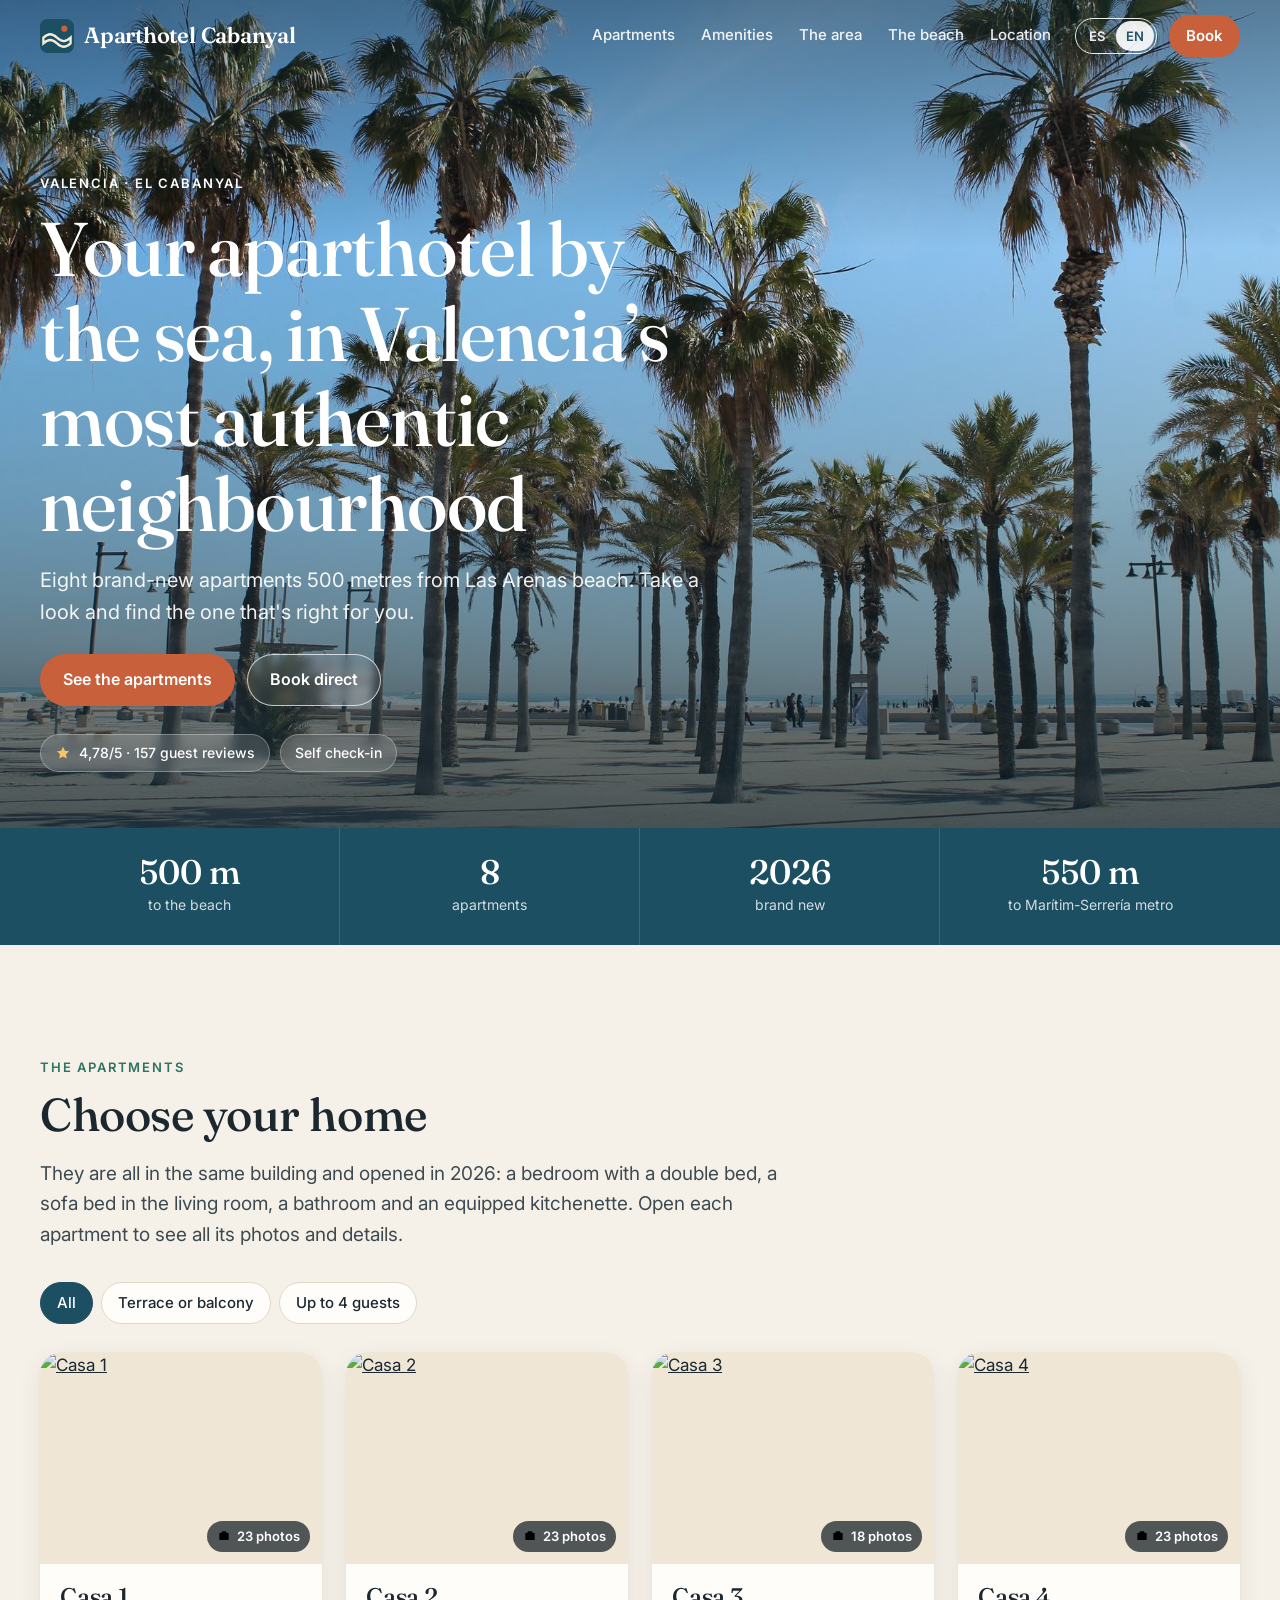
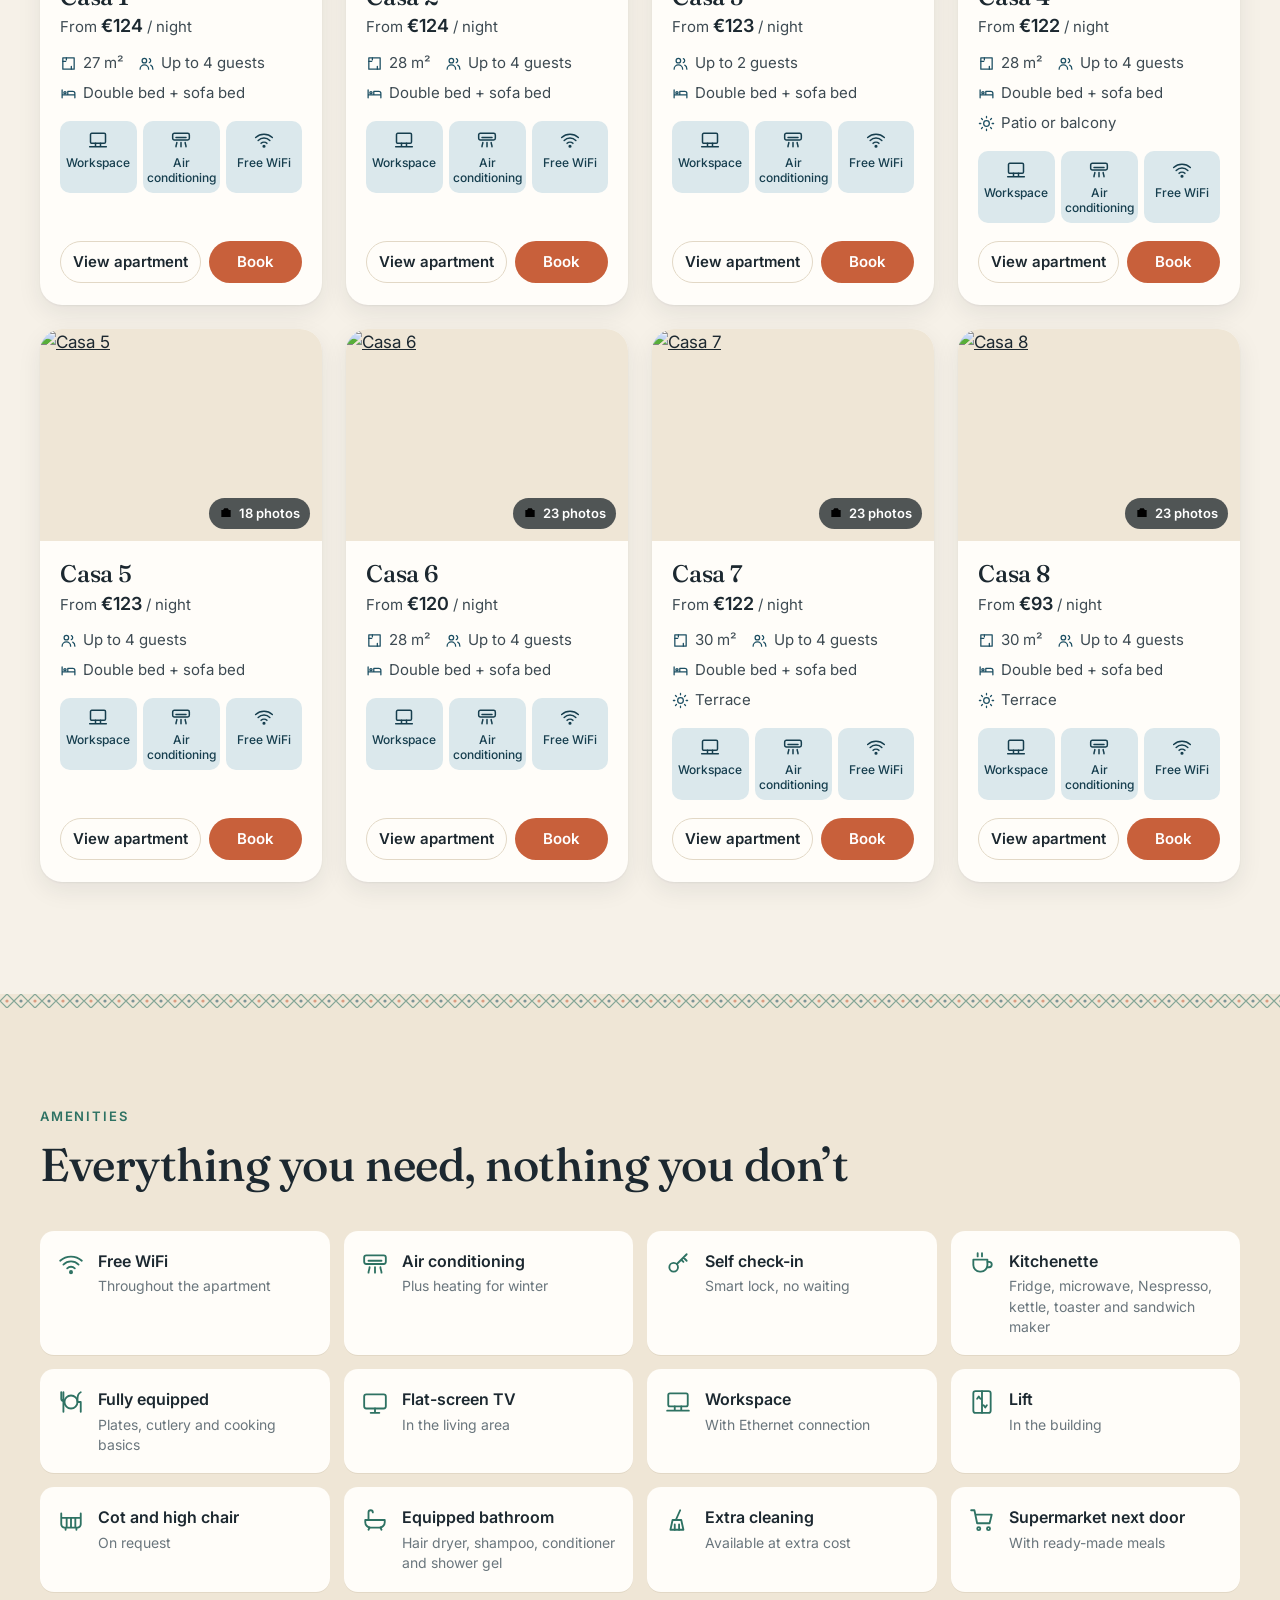
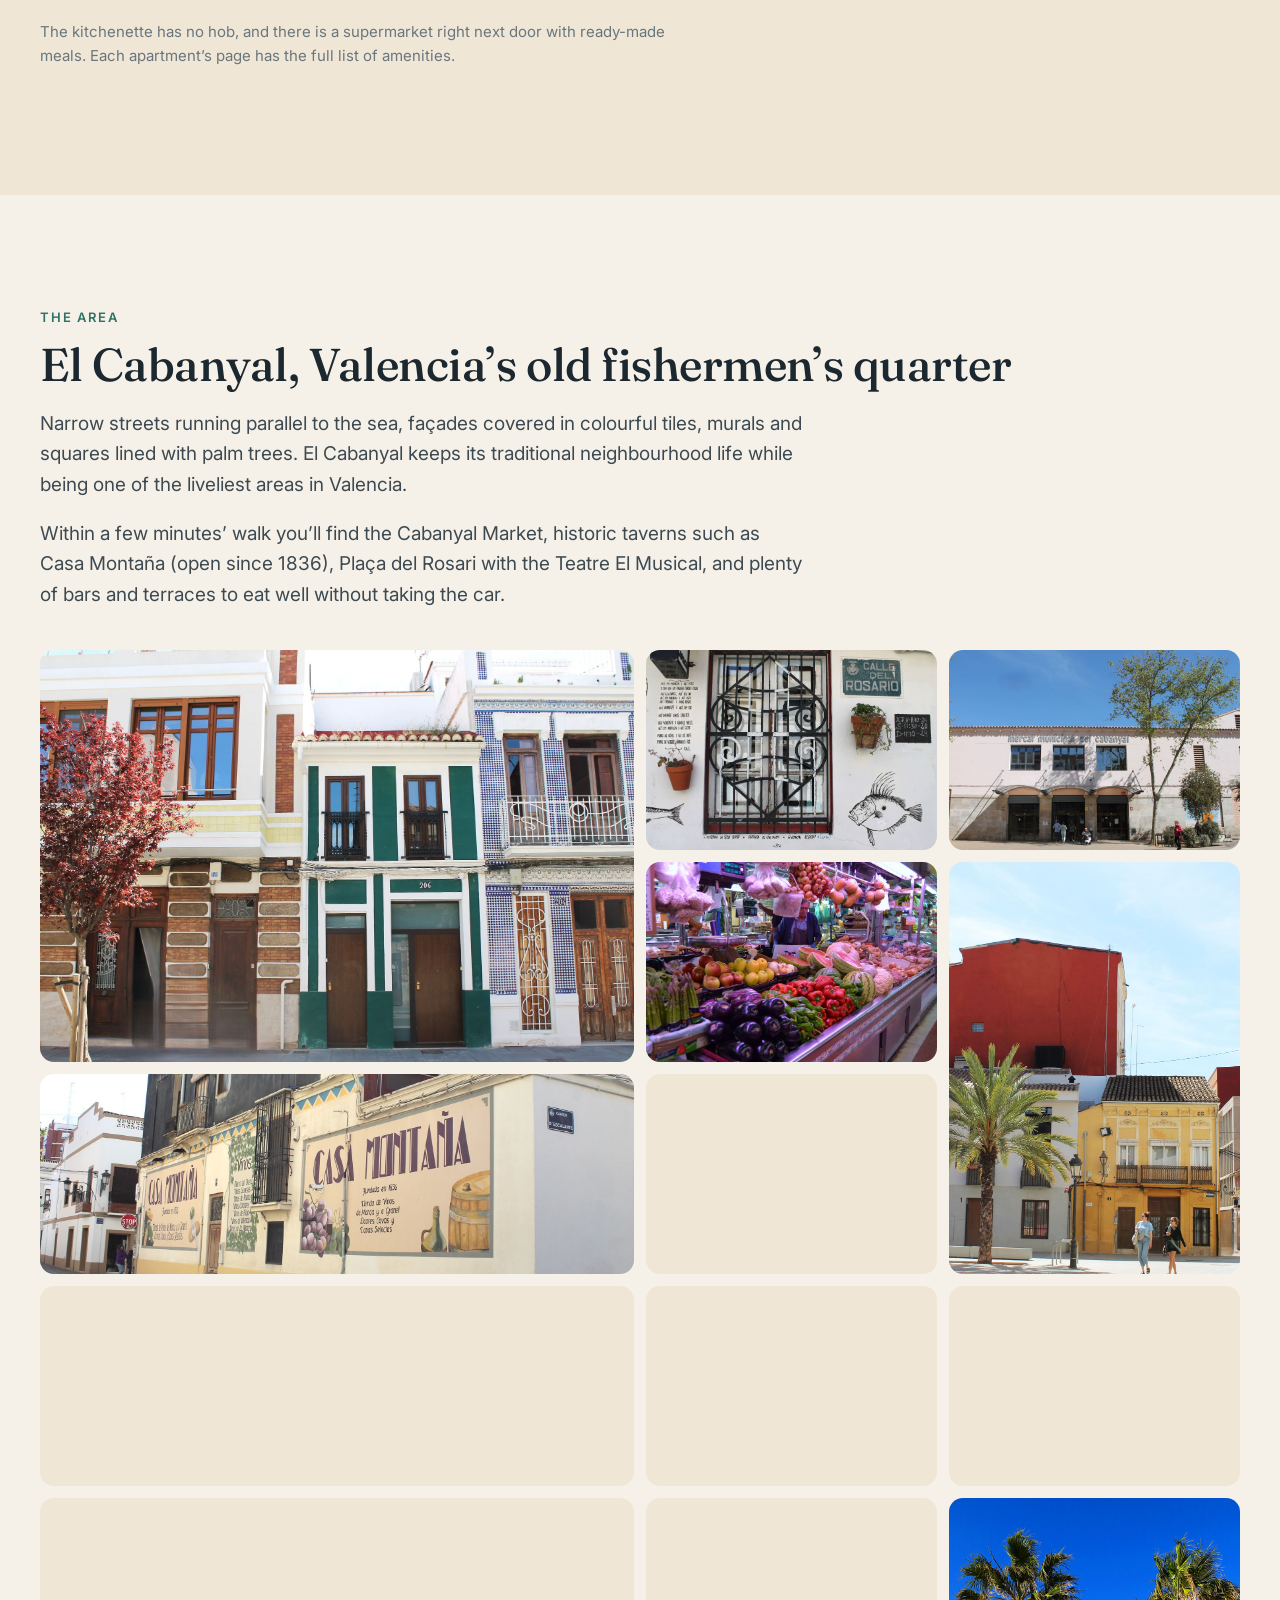
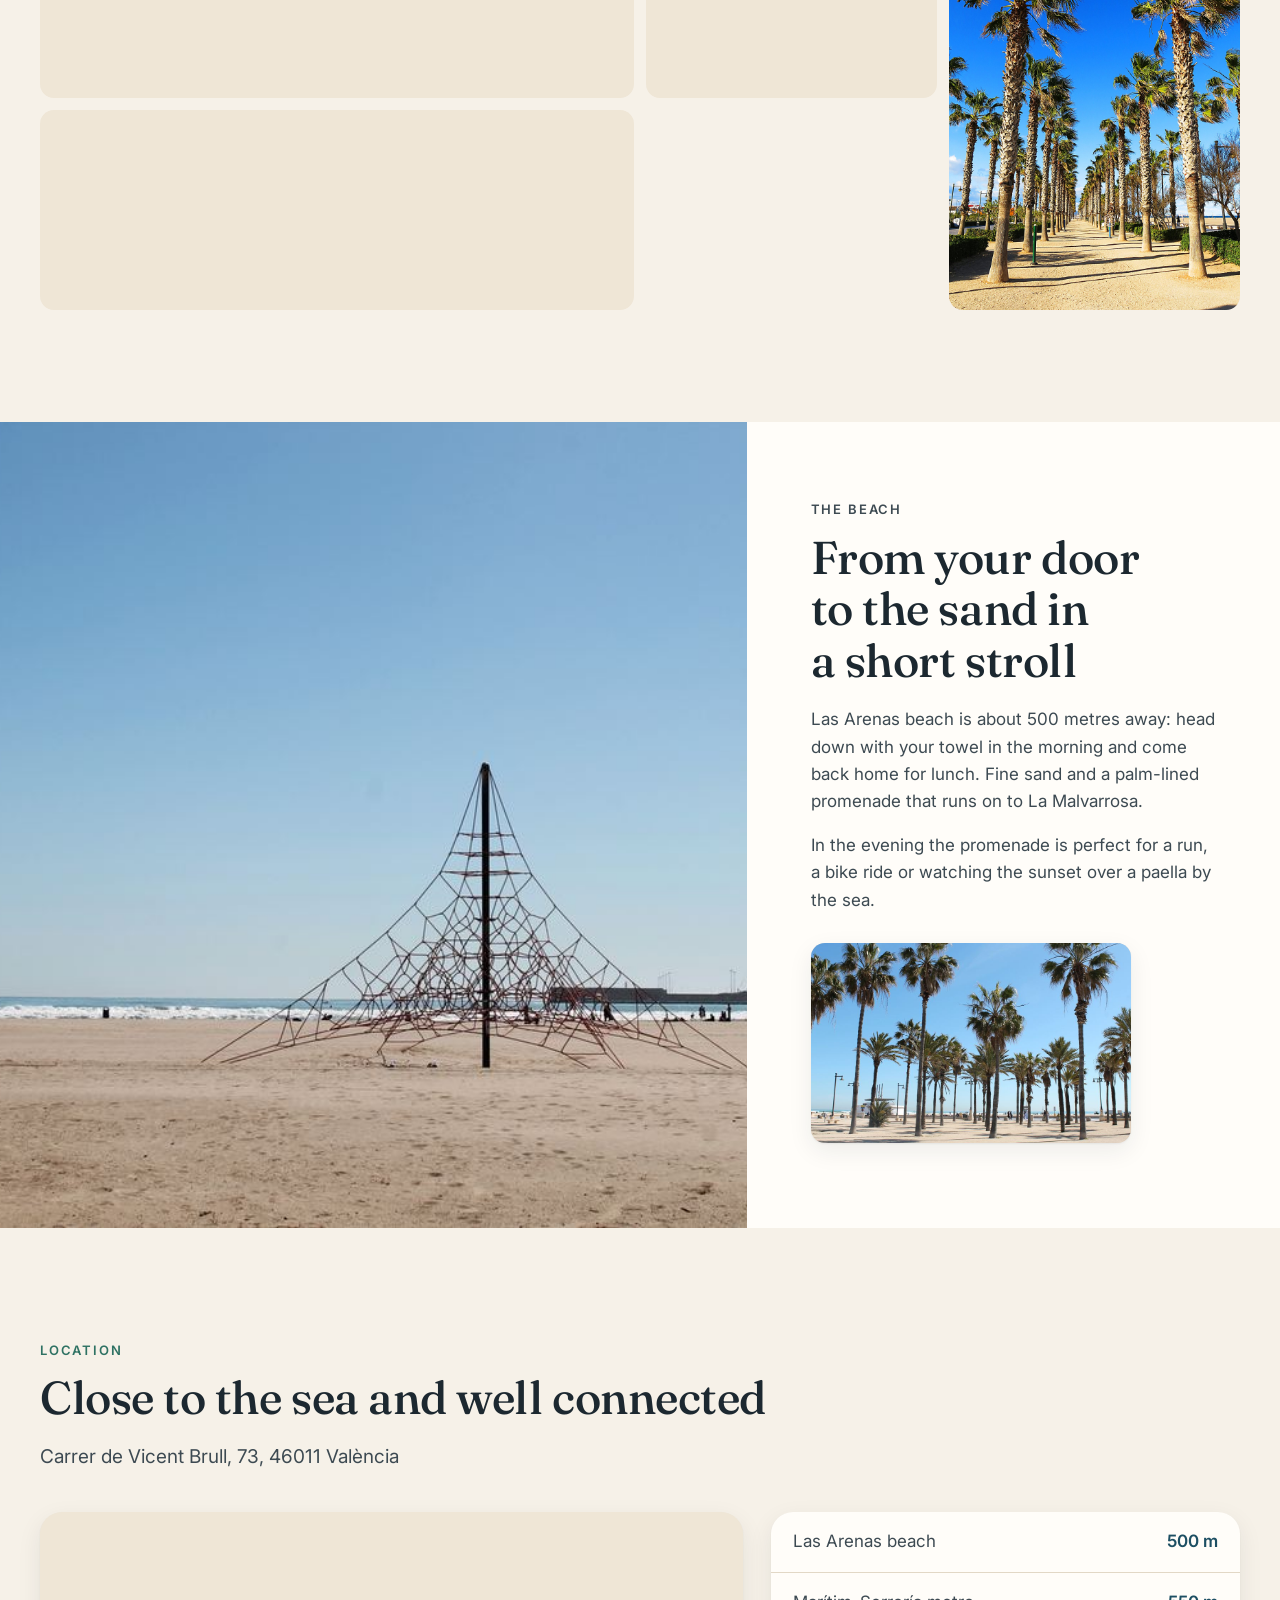
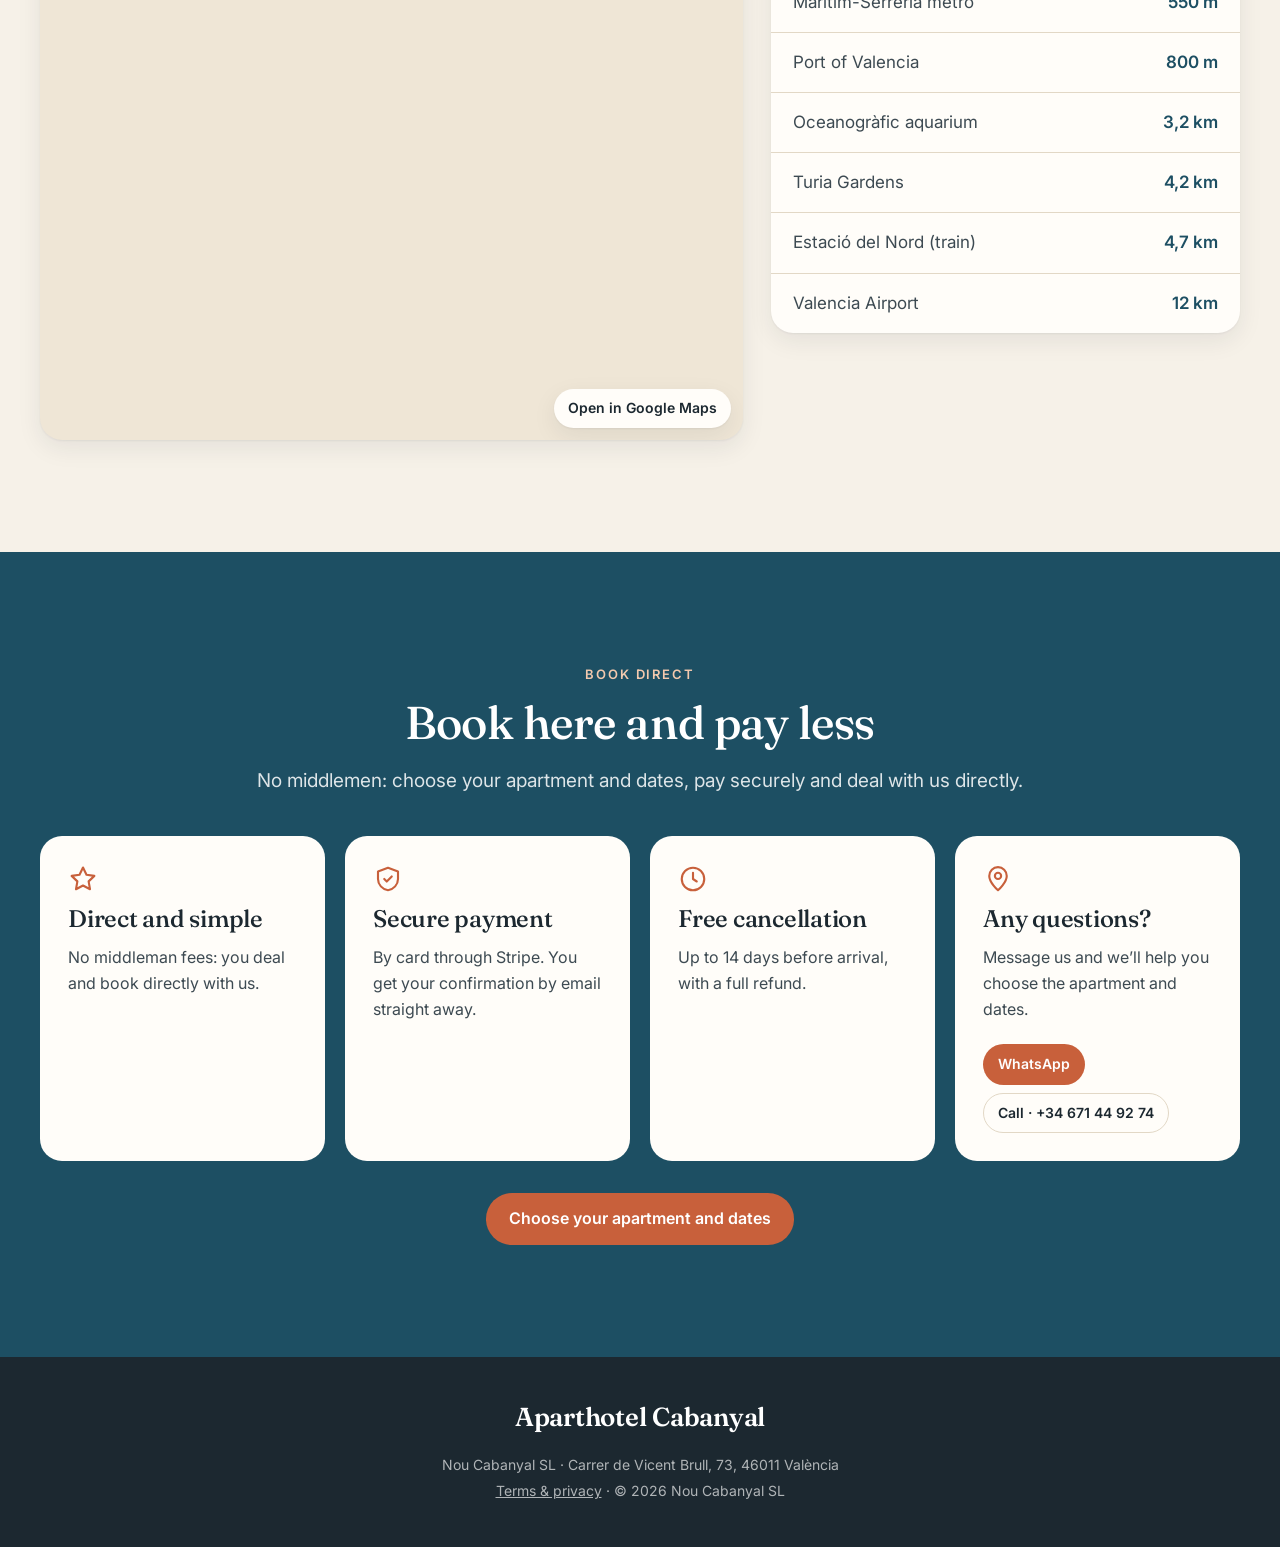
==== commit 09bb116b: "Add files via upload" ====
--- a/Nou Cabanyal/index.html
+++ b/Nou Cabanyal/index.html
@@ -3,14 +3,14 @@
 <head>
   <meta charset="utf-8">
   <meta name="viewport" content="width=device-width, initial-scale=1">
-  <title>Aparhotel Cabanyal · Apartamentos a 500 m de la playa en Valencia</title>
+  <title>Aparthotel Cabanyal · Apartamentos a 500 m de la playa en Valencia</title>
   <meta name="description" content="Ocho apartamentos nuevos en el barrio del Cabanyal, a 500 m de la playa de Las Arenas (Valencia). Check-in autónomo, aire acondicionado y wifi. Reserva directa en nuestra web, sin intermediarios.">
-  <meta property="og:title" content="Aparhotel Cabanyal · Apartamentos junto a la playa en Valencia">
+  <meta property="og:title" content="Aparthotel Cabanyal · Apartamentos junto a la playa en Valencia">
   <meta property="og:description" content="Ocho apartamentos nuevos en el Cabanyal, a 500 m de la playa.">
   <meta property="og:image" content="assets/img/zona/playa-palmeras-l.jpg">
   <meta property="og:type" content="website">
   <meta name="theme-color" content="#1d4f63">
-  <link rel="icon" href="data:image/svg+xml,%3Csvg xmlns='http://www.w3.org/2000/svg' viewBox='0 0 32 32'%3E%3Crect width='32' height='32' rx='7' fill='%231d4f63'/%3E%3Cpath d='M16 5l11 11-11 11L5 16z' fill='none' stroke='%23f3ead9' stroke-width='2.2'/%3E%3Ccircle cx='16' cy='16' r='3.4' fill='%23d9794f'/%3E%3C/svg%3E">
+  <link rel="icon" href="data:image/svg+xml,%3Csvg xmlns='http://www.w3.org/2000/svg' viewBox='0 0 32 32'%3E%3Crect width='32' height='32' rx='7' fill='%231d4f63'/%3E%3Cpath d='M3.2,17.6 C8,13.3 11.2,13.3 16,17.6 C20.8,21.9 24,21.9 28.8,17.6 L28.8,22.9 C24,27.2 20.8,27.2 16,22.9 C11.2,18.7 8,18.7 3.2,22.9 Z' fill='%23f6f1e8'/%3E%3Ccircle cx='22.9' cy='9.1' r='2.9' fill='%23c8603b'/%3E%3C/svg%3E">
   <link rel="preconnect" href="https://fonts.googleapis.com">
   <link rel="preconnect" href="https://fonts.gstatic.com" crossorigin>
   <link href="https://fonts.googleapis.com/css2?family=Fraunces:opsz,wght@9..144,400;9..144,500;9..144,600&family=Inter:wght@400;500;600&display=swap" rel="stylesheet">
@@ -22,9 +22,9 @@
   <!-- ============ CABECERA ============ -->
   <header class="site-header" id="top">
     <div class="wrap header-inner">
-      <a class="brand" href="#top" aria-label="Aparhotel Cabanyal">
-        <svg class="brand-mark" viewBox="0 0 32 32" aria-hidden="true"><rect width="32" height="32" rx="7"/><path d="M16 5l11 11-11 11L5 16z"/><circle cx="16" cy="16" r="3.4"/></svg>
-        <span class="brand-name">Aparhotel Cabanyal</span>
+      <a class="brand" href="#top" aria-label="Aparthotel Cabanyal">
+        <svg class="brand-mark" viewBox="0 0 32 32" aria-hidden="true"><rect width="32" height="32" rx="7"/><path d="M3.2,17.6 C8,13.3 11.2,13.3 16,17.6 C20.8,21.9 24,21.9 28.8,17.6 L28.8,22.9 C24,27.2 20.8,27.2 16,22.9 C11.2,18.7 8,18.7 3.2,22.9 Z"/><circle cx="22.9" cy="9.1" r="2.9"/></svg>
+        <span class="brand-name">Aparthotel Cabanyal</span>
       </a>
       <nav class="nav" id="nav" aria-label="Principal">
         <a href="#apartamentos" data-i18n="nav.apts">Apartamentos</a>
@@ -90,7 +90,7 @@
         <header class="section-head">
           <p class="eyebrow" data-i18n="apts.kicker">Los apartamentos</p>
           <h2 data-i18n="apts.title">Elige tu casa</h2>
-          <p class="lead" data-i18n="apts.lead">Todos están en el mismo edificio y se estrenaron en 2026: un dormitorio con cama doble, sofá cama en el salón, baño y cocina equipada. Entra en cada casa para ver todas sus fotos y detalles.</p>
+          <p class="lead" data-i18n="apts.lead">Todas las unidades en el mismo edificio en el corazón del Cabanyal y reformadas en 2026. Dormitorios con cama doble, sofá cama, baño y cocina equipada. Todo lo necesario para sentirte como en casa, a 500m de la playa.</p>
         </header>
         <div class="filters" role="group" aria-label="Filtros" id="filters">
           <button type="button" class="chip is-active" data-filter="all" data-i18n="f.all">Todos</button>
@@ -109,7 +109,7 @@
           <h2 data-i18n="amen.title">Todo lo necesario, nada que te sobre</h2>
         </header>
         <ul class="amenities" id="amenities"></ul>
-        <p class="note" data-i18n="amen.note">La cocina es tipo office, sin fuegos, y hay un supermercado justo al lado con comida preparada. En la página de cada casa tienes la lista completa de servicios.</p>
+        <p class="note" data-i18n="amen.note">Cocina tipo office, sin fuegos, y con un supermercado a 100 metros con comida preparada. En la página de cada casa encuentras la lista completa de servicios.</p>
       </div>
     </section>
 
@@ -120,8 +120,8 @@
           <header class="section-head">
             <p class="eyebrow" data-i18n="area.kicker">El barrio</p>
             <h2 data-i18n="area.title">El Cabanyal, el antiguo barrio de pescadores</h2>
-            <p class="lead" data-i18n="area.p1">Calles estrechas paralelas al mar, fachadas cubiertas de azulejos de colores, murales y plazas con palmeras. El Cabanyal conserva la vida de barrio de siempre y a la vez es una de las zonas con más ambiente de Valencia.</p>
-            <p data-i18n="area.p2">A pocos minutos a pie tienes el Mercat del Cabanyal, bodegas históricas como Casa Montaña, abierta desde 1836, la plaza del Rosari con el Teatre El Musical y un sinfín de bares y terrazas para comer bien sin coger el coche.</p>
+            <p class="lead" data-i18n="area.p1">Calles estrechas paralelas al mar, fachadas cubiertas de azulejos de colores, murales y plazas con palmeras: el Cabanyal conserva su vida de barrio de siempre y, a la vez, es una de las zonas con más ambiente de Valencia.</p>
+            <p class="lead" data-i18n="area.p2">A un paseo tienes el Mercat del Cabanyal para la compra del día, bodegas centenarias como Casa Montaña —abierta desde 1836—, la plaza del Rosari con el Teatre El Musical, y un sinfín de bares y terrazas donde comer bien sin necesidad de coche.</p>
           </header>
         </div>
         <div class="mosaic" id="mosaic"></div>
@@ -136,8 +136,8 @@
       <div class="beach-text">
         <p class="eyebrow" data-i18n="beach.kicker">La playa</p>
         <h2 data-i18n="beach.title">Del apartamento a la arena en un paseo</h2>
-        <p data-i18n="beach.p1">La playa de Las Arenas está a unos 500 metros: baja con la toalla por la mañana y vuelve a comer a casa. Arena fina, aguas tranquilas y un paseo marítimo lleno de palmeras que enlaza con la Malvarrosa.</p>
-        <p data-i18n="beach.p2">Por la tarde, el paseo es perfecto para correr, ir en bici o ver la puesta de sol con un arroz frente al mar.</p>
+        <p data-i18n="beach.p1">La playa de Las Arenas está a unos 500 metros: baja con la toalla por la mañana y vuelve a comer a casa. Arena fina, entrada suave al agua y un paseo marítimo lleno de palmeras que enlaza con la Malvarrosa.</p>
+        <p data-i18n="beach.p2">Por la tarde, el paseo es perfecto para correr, ir en bici o sentarte a ver cómo cae la tarde con un arroz frente al mar.</p>
         <button class="beach-thumb" type="button" data-zoom="beach" data-index="1" aria-label="Ver foto del paseo marítimo">
           <img src="assets/img/zona/playa-palmeras-m.jpg" alt="" loading="lazy">
         </button>
@@ -180,8 +180,7 @@
   <footer class="site-footer">
     <div class="wrap footer-inner">
       <div>
-        <p class="brand-name">Aparhotel Cabanyal</p>
-        <p class="muted" data-i18n="foot.tag">Apartamentos turísticos en el Cabanyal, Valencia</p>
+        <p class="brand-name">Aparthotel Cabanyal</p>
       </div>
       <div class="muted footer-legal">
         <p>Nou Cabanyal SL · <span id="foot-address"></span></p>
--- a/Nou Cabanyal/assets/css/styles.css
+++ b/Nou Cabanyal/assets/css/styles.css
@@ -1,5 +1,5 @@
 /* =========================================================
-   Aparhotel Cabanyal — estilos
+   Aparthotel Cabanyal — estilos
    Paleta inspirada en el barrio: arena, azul mar, verde azulejo y terracota
    ========================================================= */
 :root {
@@ -119,7 +119,13 @@
   }
   .nav a { padding: 14px 4px; border-bottom: 1px solid var(--line); font-size: 17px; }
   .site-header.is-open .nav { opacity: 1; transform: none; pointer-events: auto; }
-}
+  .nav-single { padding-top: 14px; padding-bottom: 14px; align-items: stretch; }
+  .nav a.nav-home { justify-content: center; }
+}
+
+/* Nav de una sola opción (páginas secundarias: condiciones, etc.) */
+.nav-single { align-items: center; }
+.nav a.nav-home { border-bottom: none; padding: 10px 20px; }
 
 /* ---------- Portada ---------- */
 .hero { position: relative; min-height: min(92vh, 900px); display: flex; align-items: flex-end; color: #fff; overflow: hidden; }
@@ -131,7 +137,7 @@
 @media (prefers-reduced-motion: reduce) { .hero-img { transition: none; } }
 .hero-shade { position: absolute; inset: 0; background: linear-gradient(180deg, rgba(10,30,40,.45) 0%, rgba(10,30,40,.05) 30%, rgba(10,30,40,.25) 55%, rgba(10,30,40,.72) 100%); }
 .hero-content { position: relative; padding: calc(var(--header-h) + 40px) 0 56px; }
-.hero .eyebrow { color: #f3dcc8; }
+.hero .eyebrow { color: #fff; text-shadow: 0 1px 3px rgba(28,40,48,.6), 0 2px 14px rgba(28,40,48,.4); }
 .hero h1 { font-size: clamp(38px, 6.2vw, 76px); max-width: 16ch; font-weight: 500; }
 .hero-sub { font-size: clamp(17px, 1.6vw, 20px); max-width: 52ch; margin-top: 18px; color: rgba(255,255,255,.92); }
 .hero-ctas { display: flex; flex-wrap: wrap; gap: 12px; margin-top: 26px; }
@@ -277,10 +283,10 @@
 /* ---------- Pie ---------- */
 .site-footer { background: var(--ink); color: #fff; padding: 40px 0; }
 .site-footer .muted { color: rgba(255,255,255,.65); }
-.footer-inner { display: flex; flex-wrap: wrap; justify-content: space-between; gap: 20px; font-size: 14px; }
+.footer-inner { display: flex; flex-direction: column; align-items: center; gap: 12px; font-size: 14px; text-align: center; }
 .footer-inner p { margin: 0 0 4px; }
-.footer-legal { text-align: right; }
-@media (max-width: 700px) { .footer-legal { text-align: left; } }
+.site-footer .brand-name { font-size: 26px; }
+.footer-legal { text-align: center; }
 
 /* ---------- Galería (lightbox) ---------- */
 body.no-scroll { overflow: hidden; }
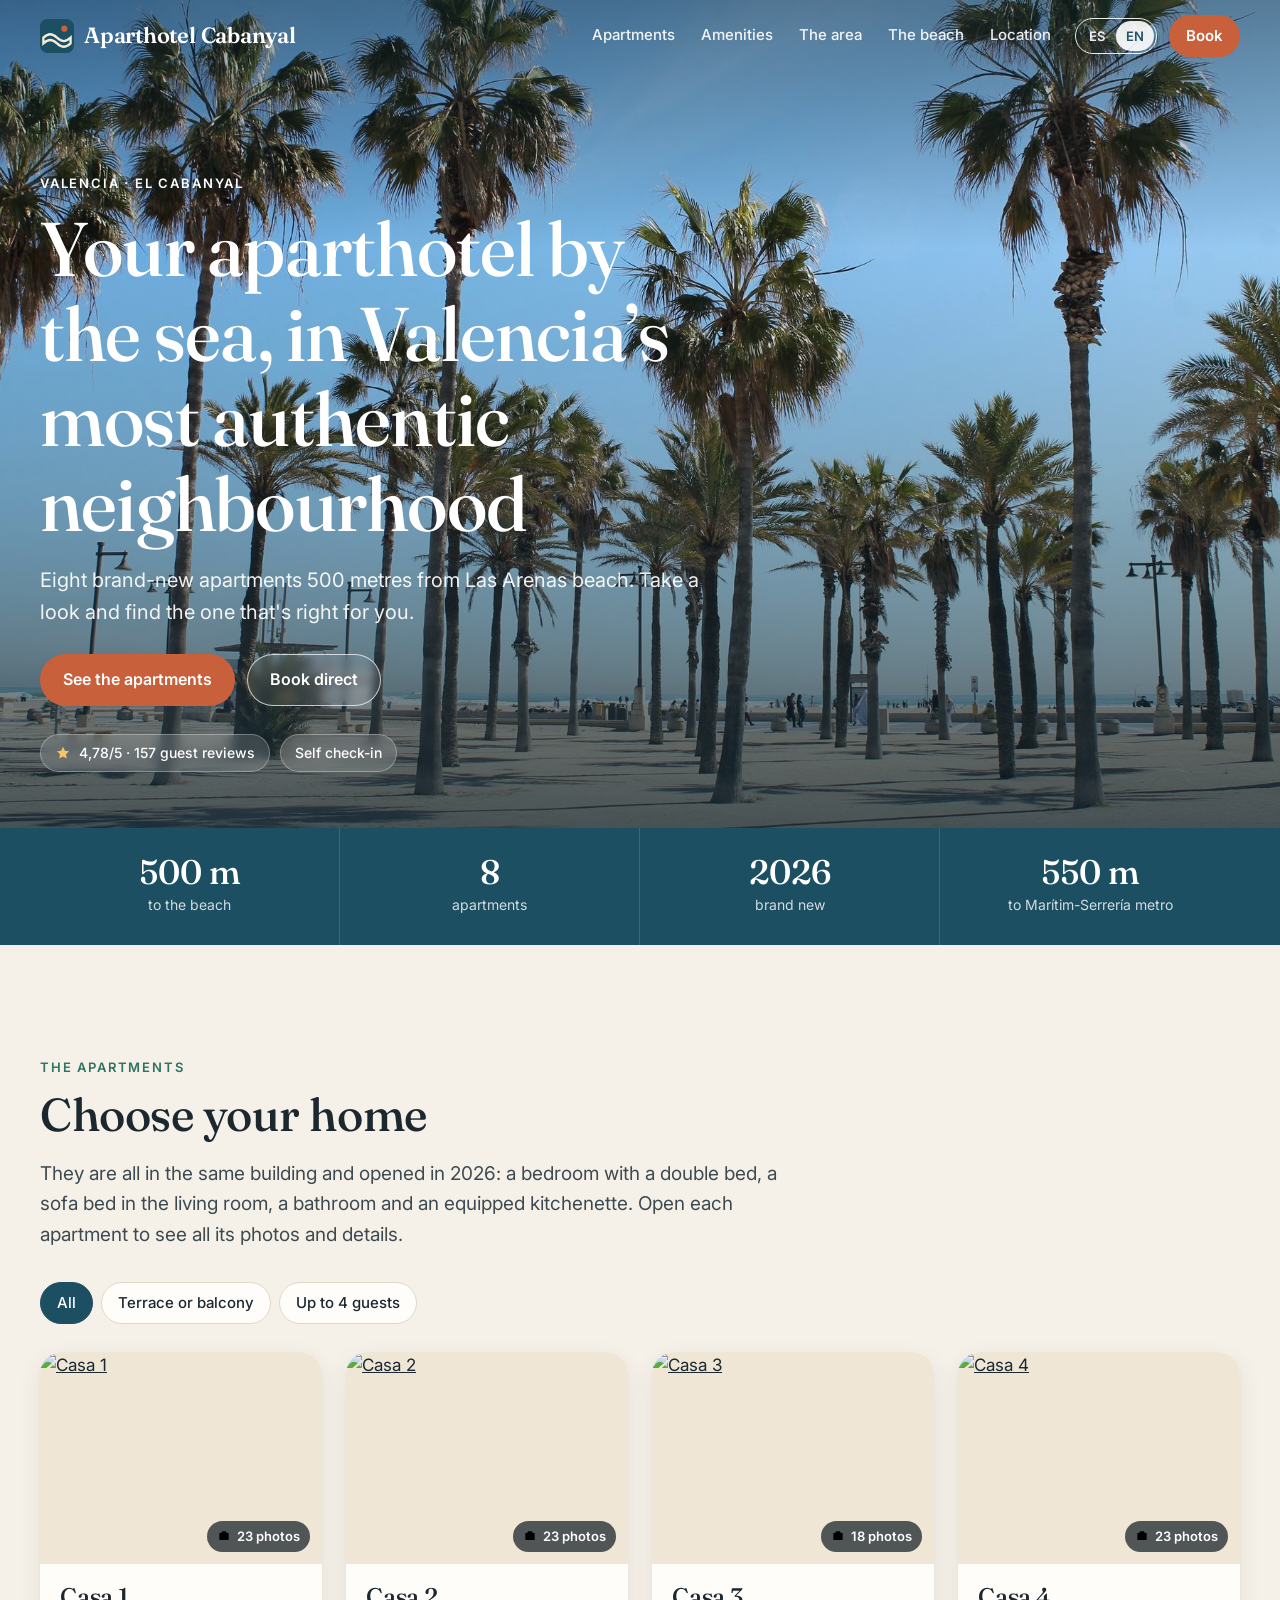
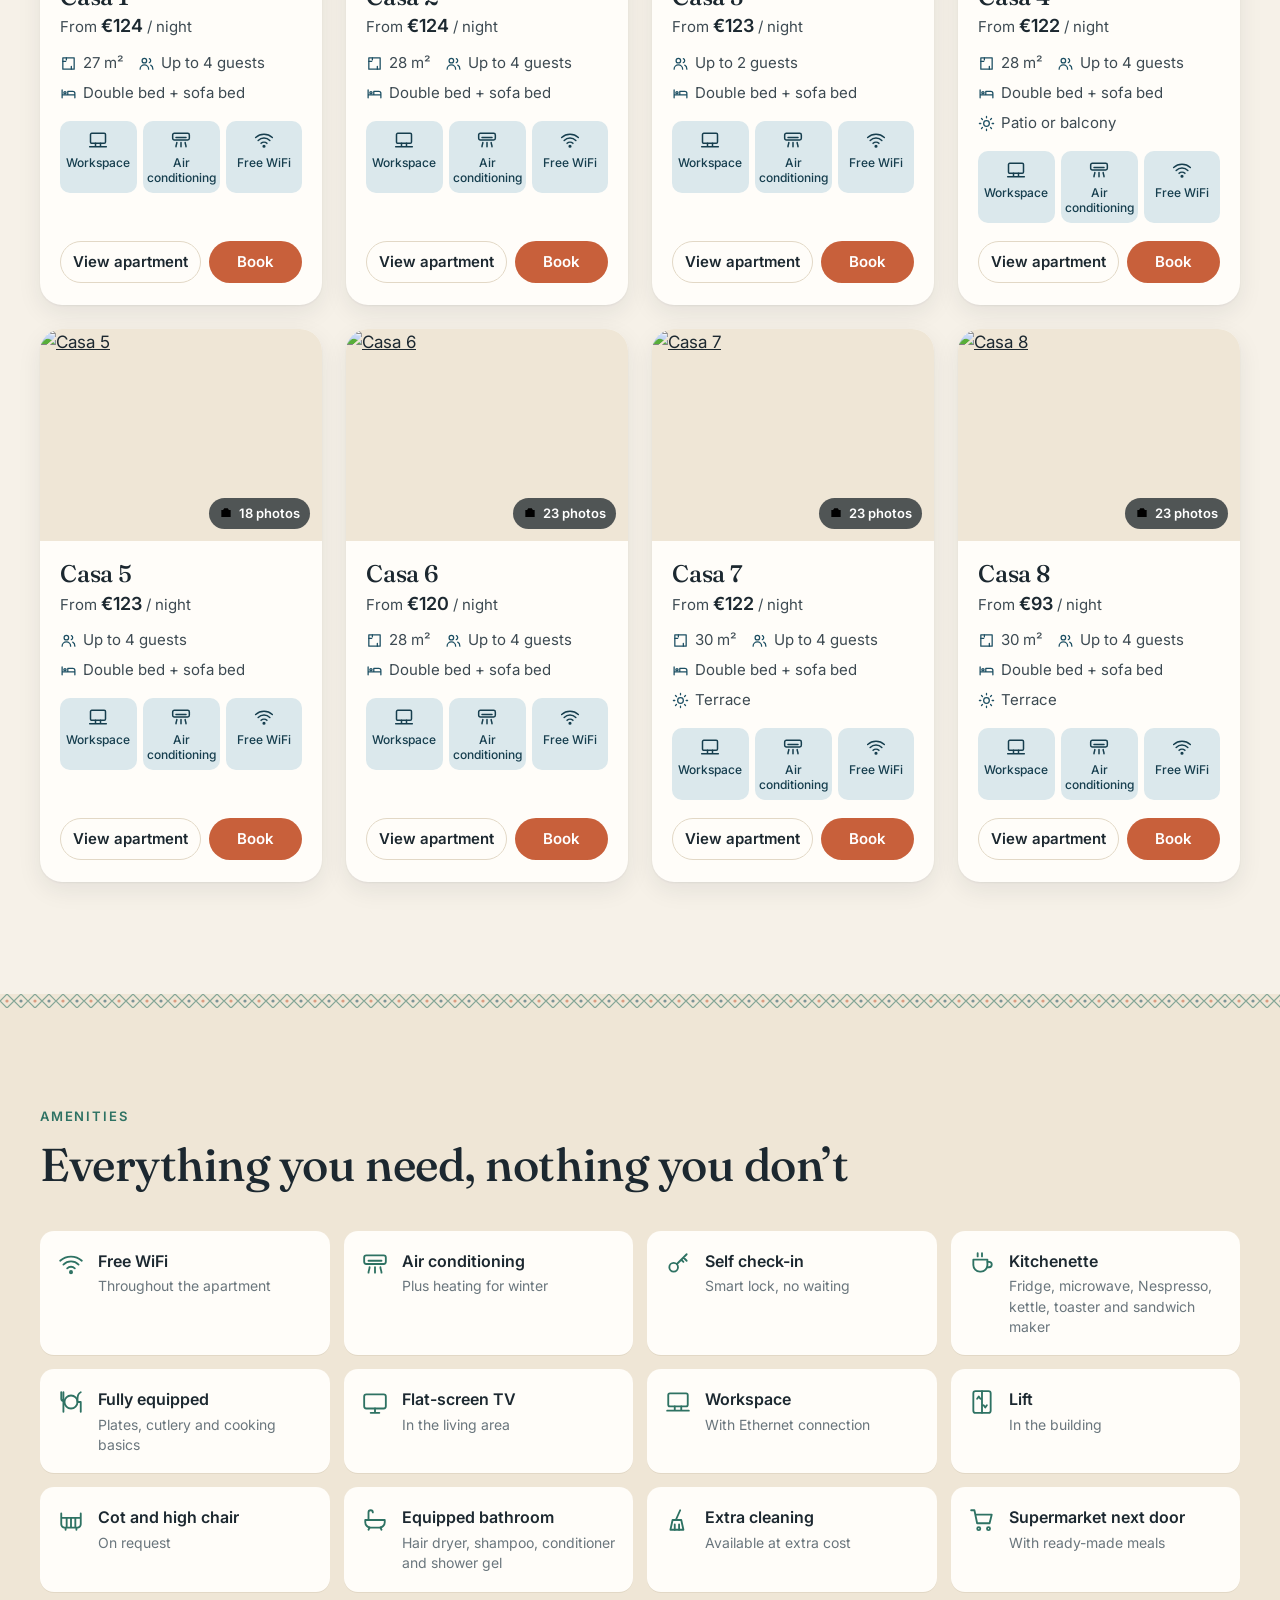
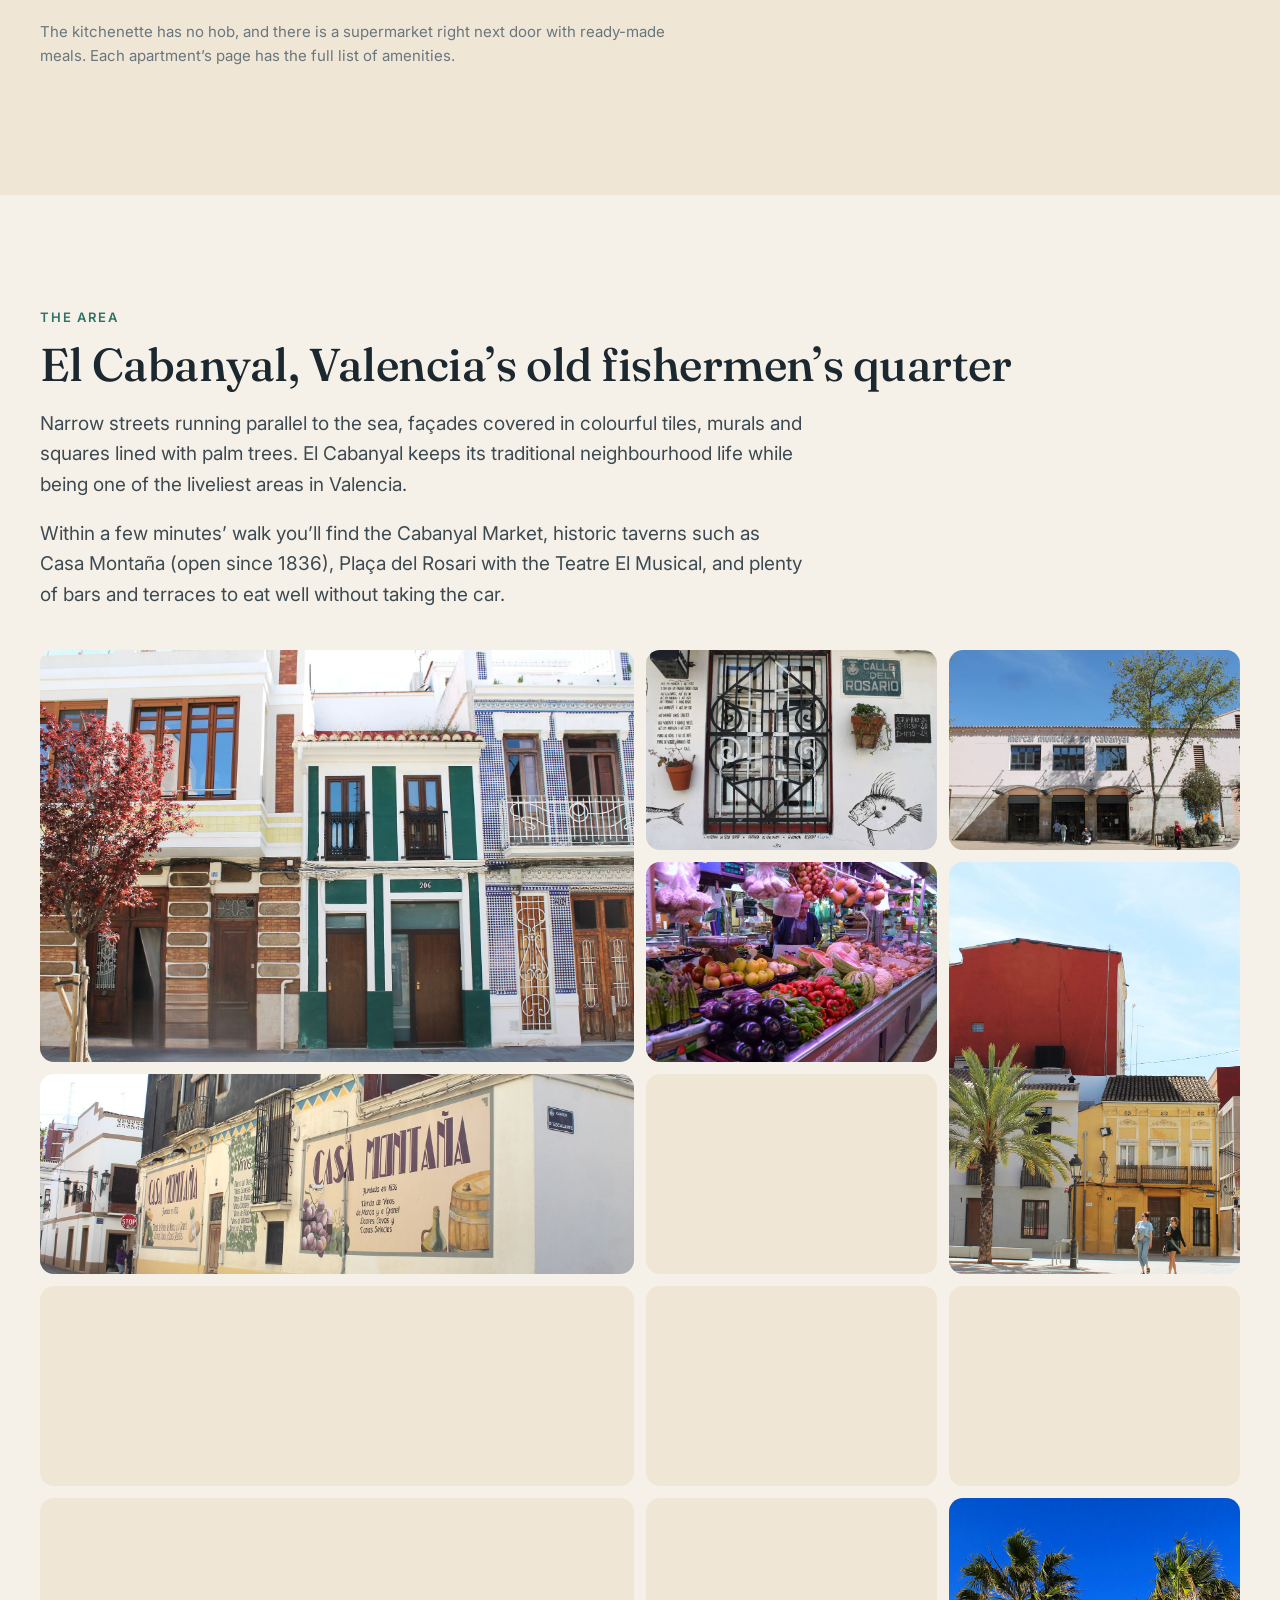
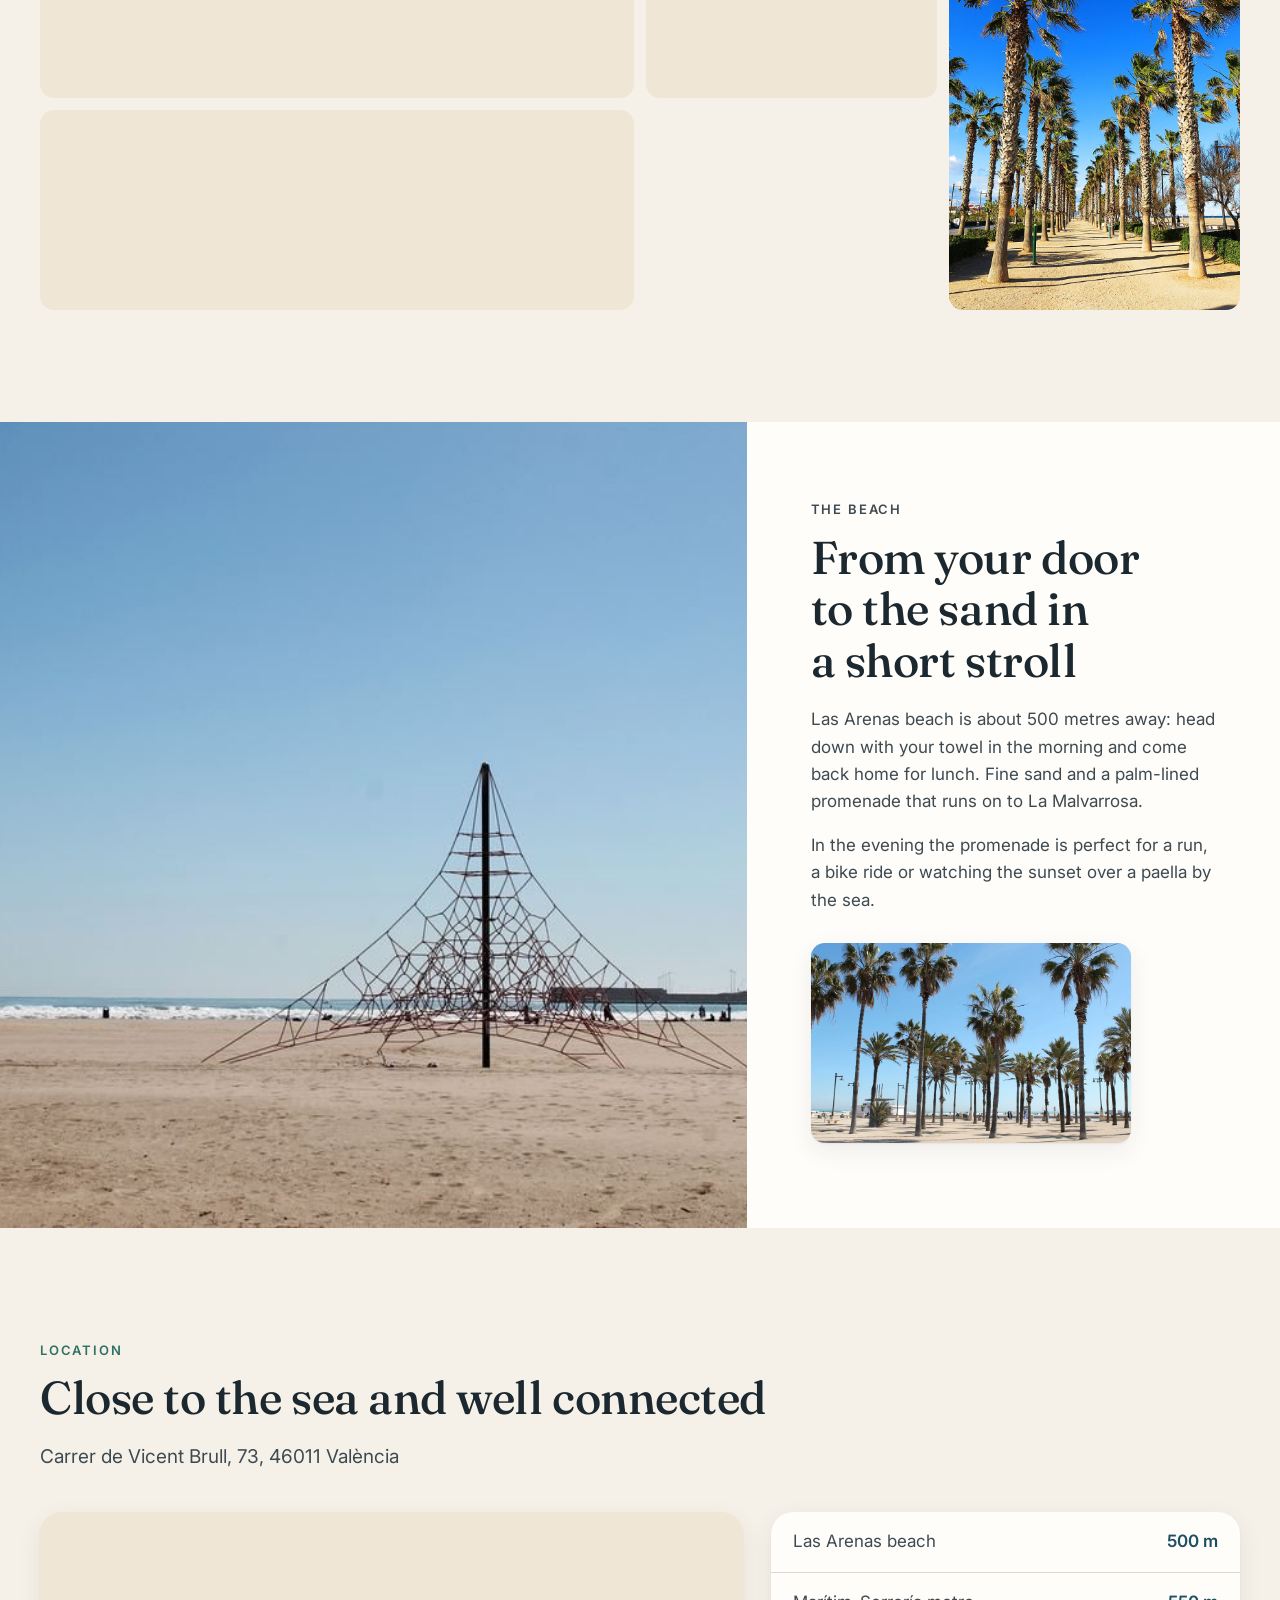
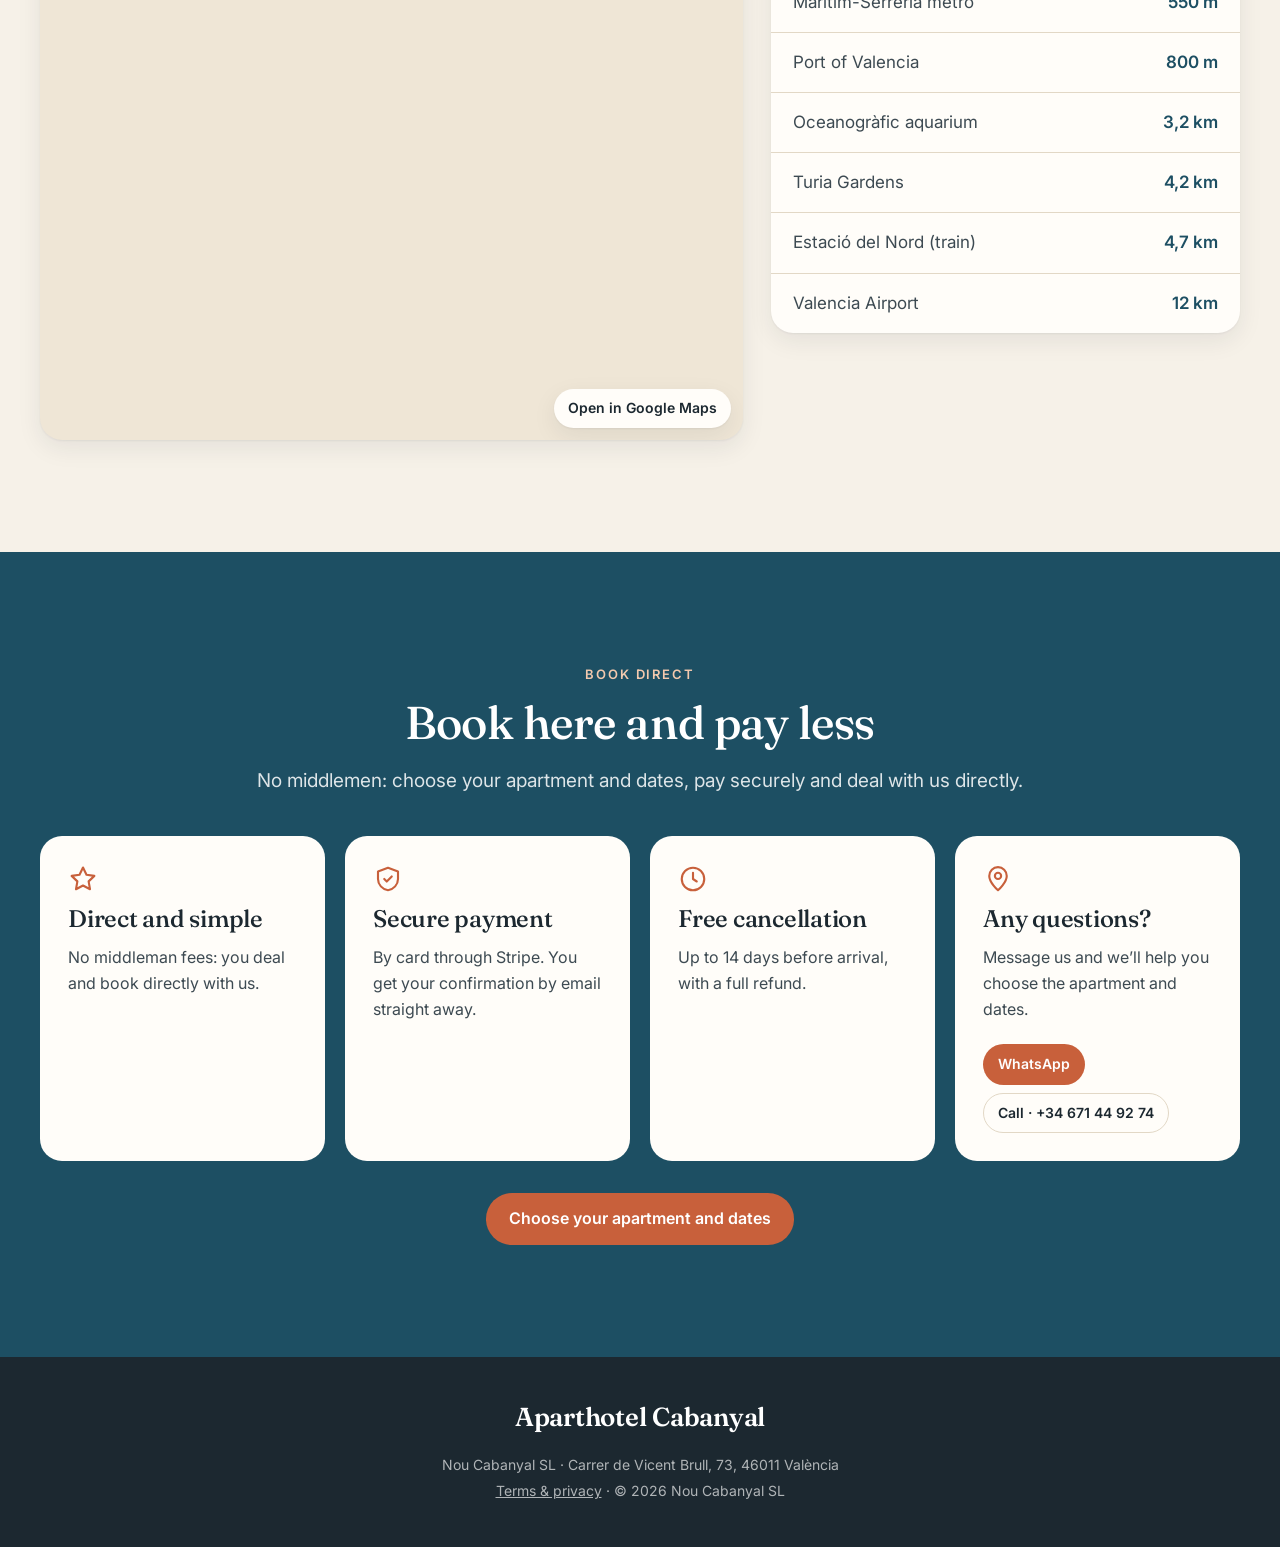
==== commit ebc5d564: "Add files via upload" ====
--- a/Nou Cabanyal/index.html
+++ b/Nou Cabanyal/index.html
@@ -15,6 +15,7 @@
   <link rel="preconnect" href="https://fonts.gstatic.com" crossorigin>
   <link href="https://fonts.googleapis.com/css2?family=Fraunces:opsz,wght@9..144,400;9..144,500;9..144,600&family=Inter:wght@400;500;600&display=swap" rel="stylesheet">
   <link rel="stylesheet" href="assets/css/styles.css">
+  <link rel="preload" as="image" href="assets/img/zona/playa-palmeres-l.jpg" imagesrcset="assets/img/zona/playa-palmeres-m.jpg 900w, assets/img/zona/playa-palmeres-l.jpg 1800w, assets/img/zona/playa-palmeres-xl.jpg 2400w" imagesizes="100vw" fetchpriority="high">
 </head>
 <body>
   <a class="skip" href="#apartamentos" data-i18n="skip">Saltar al contenido</a>
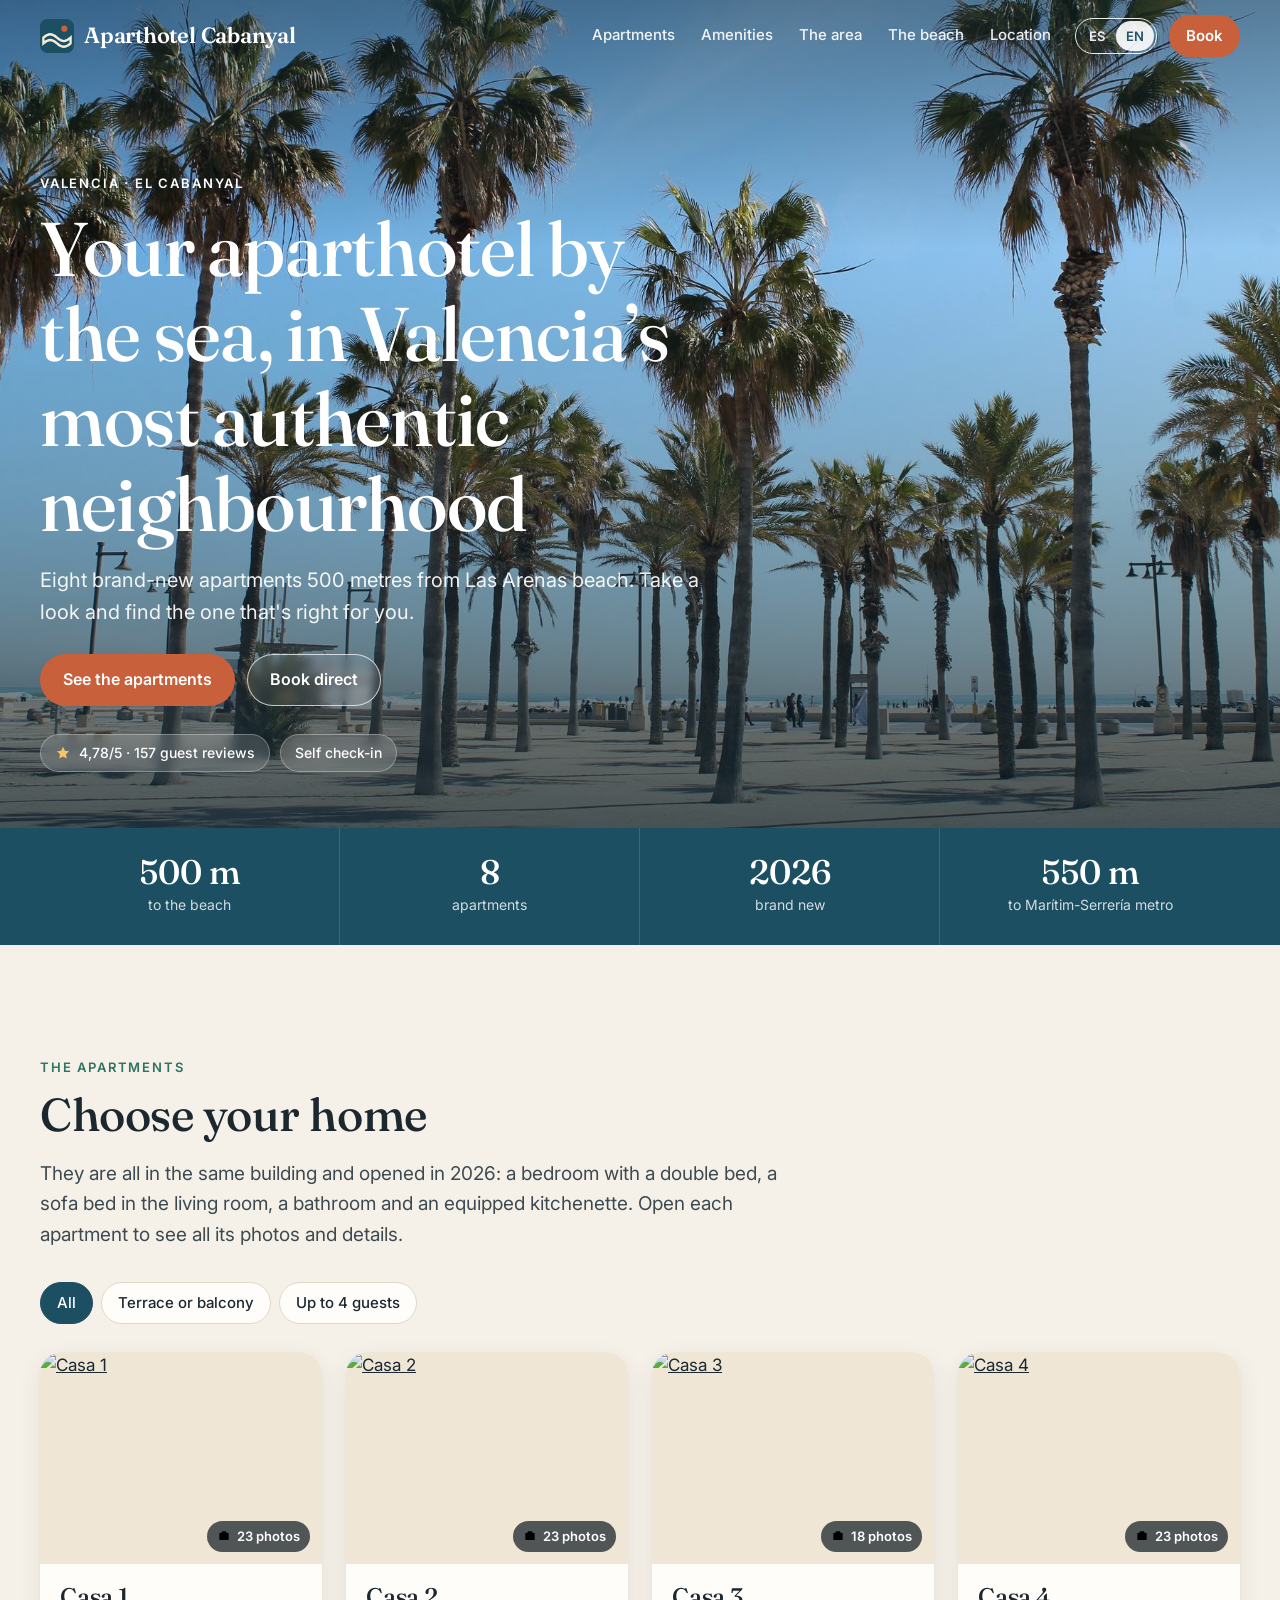
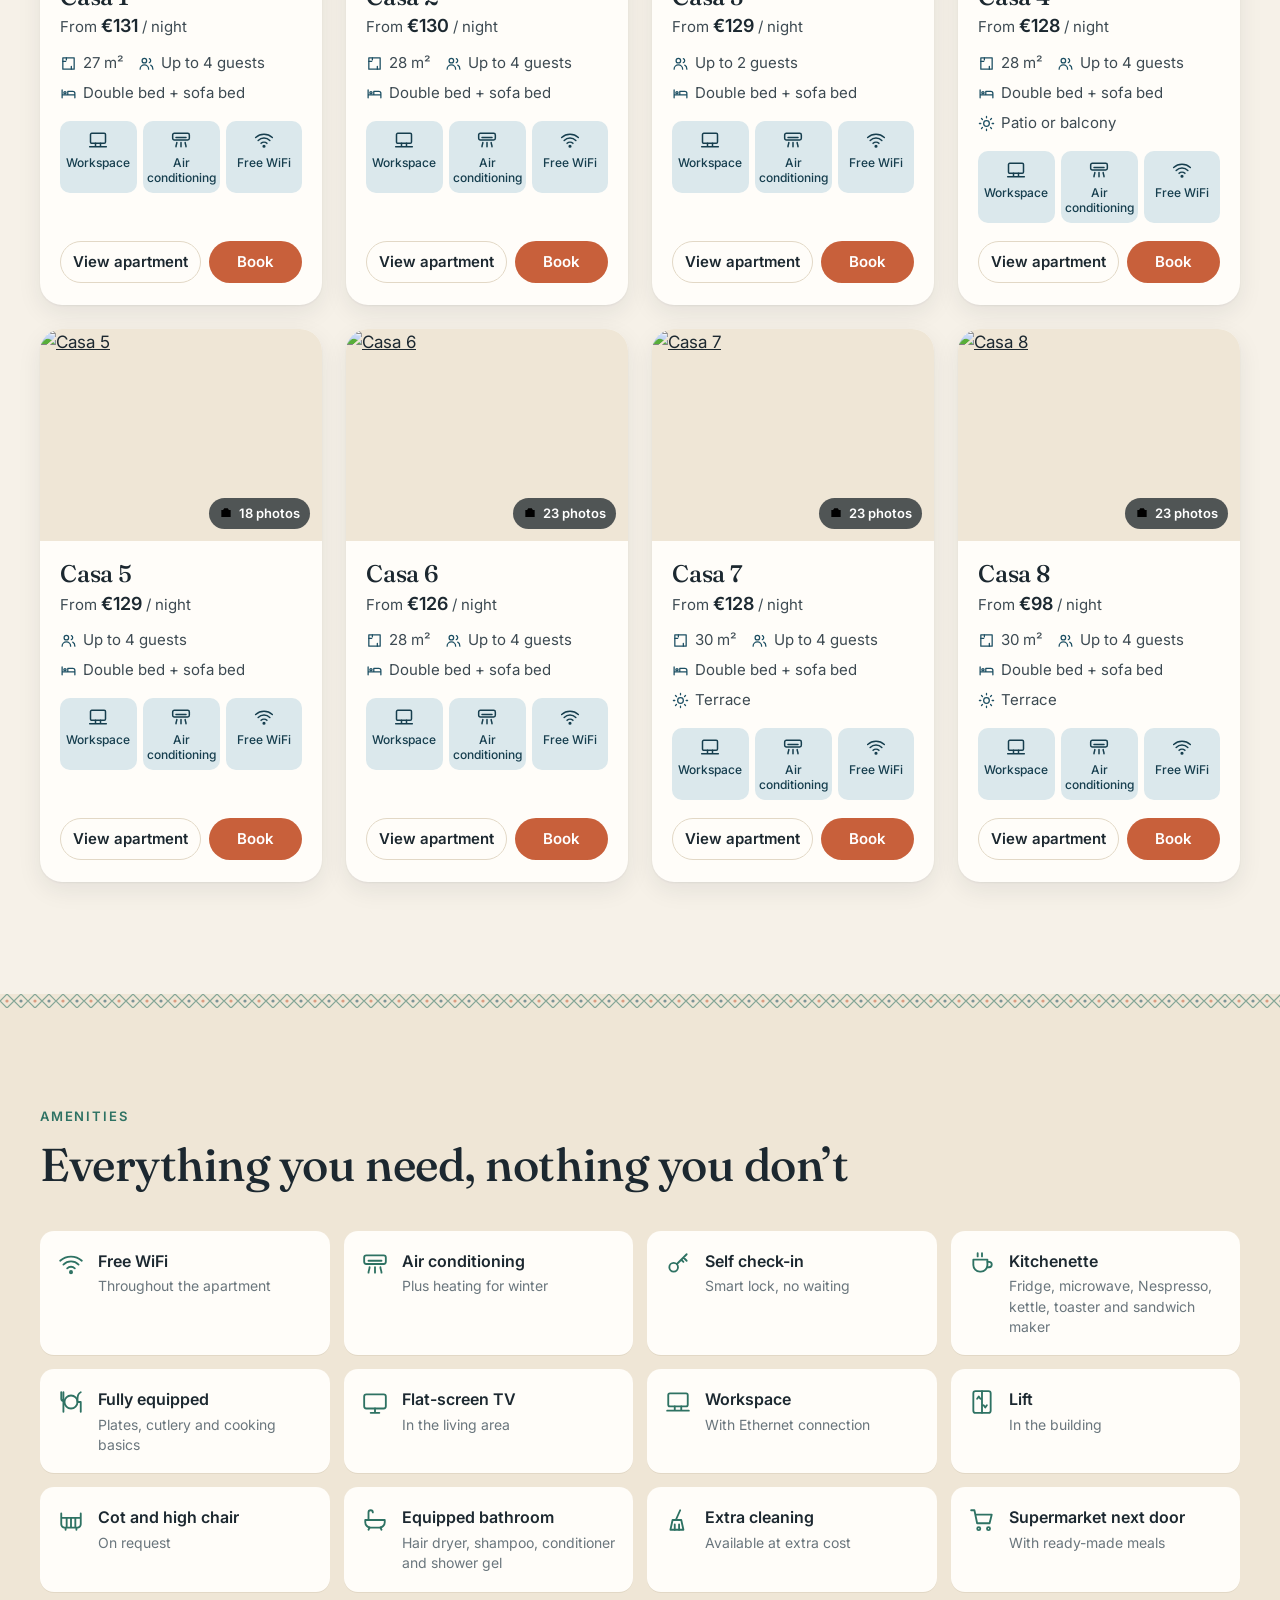
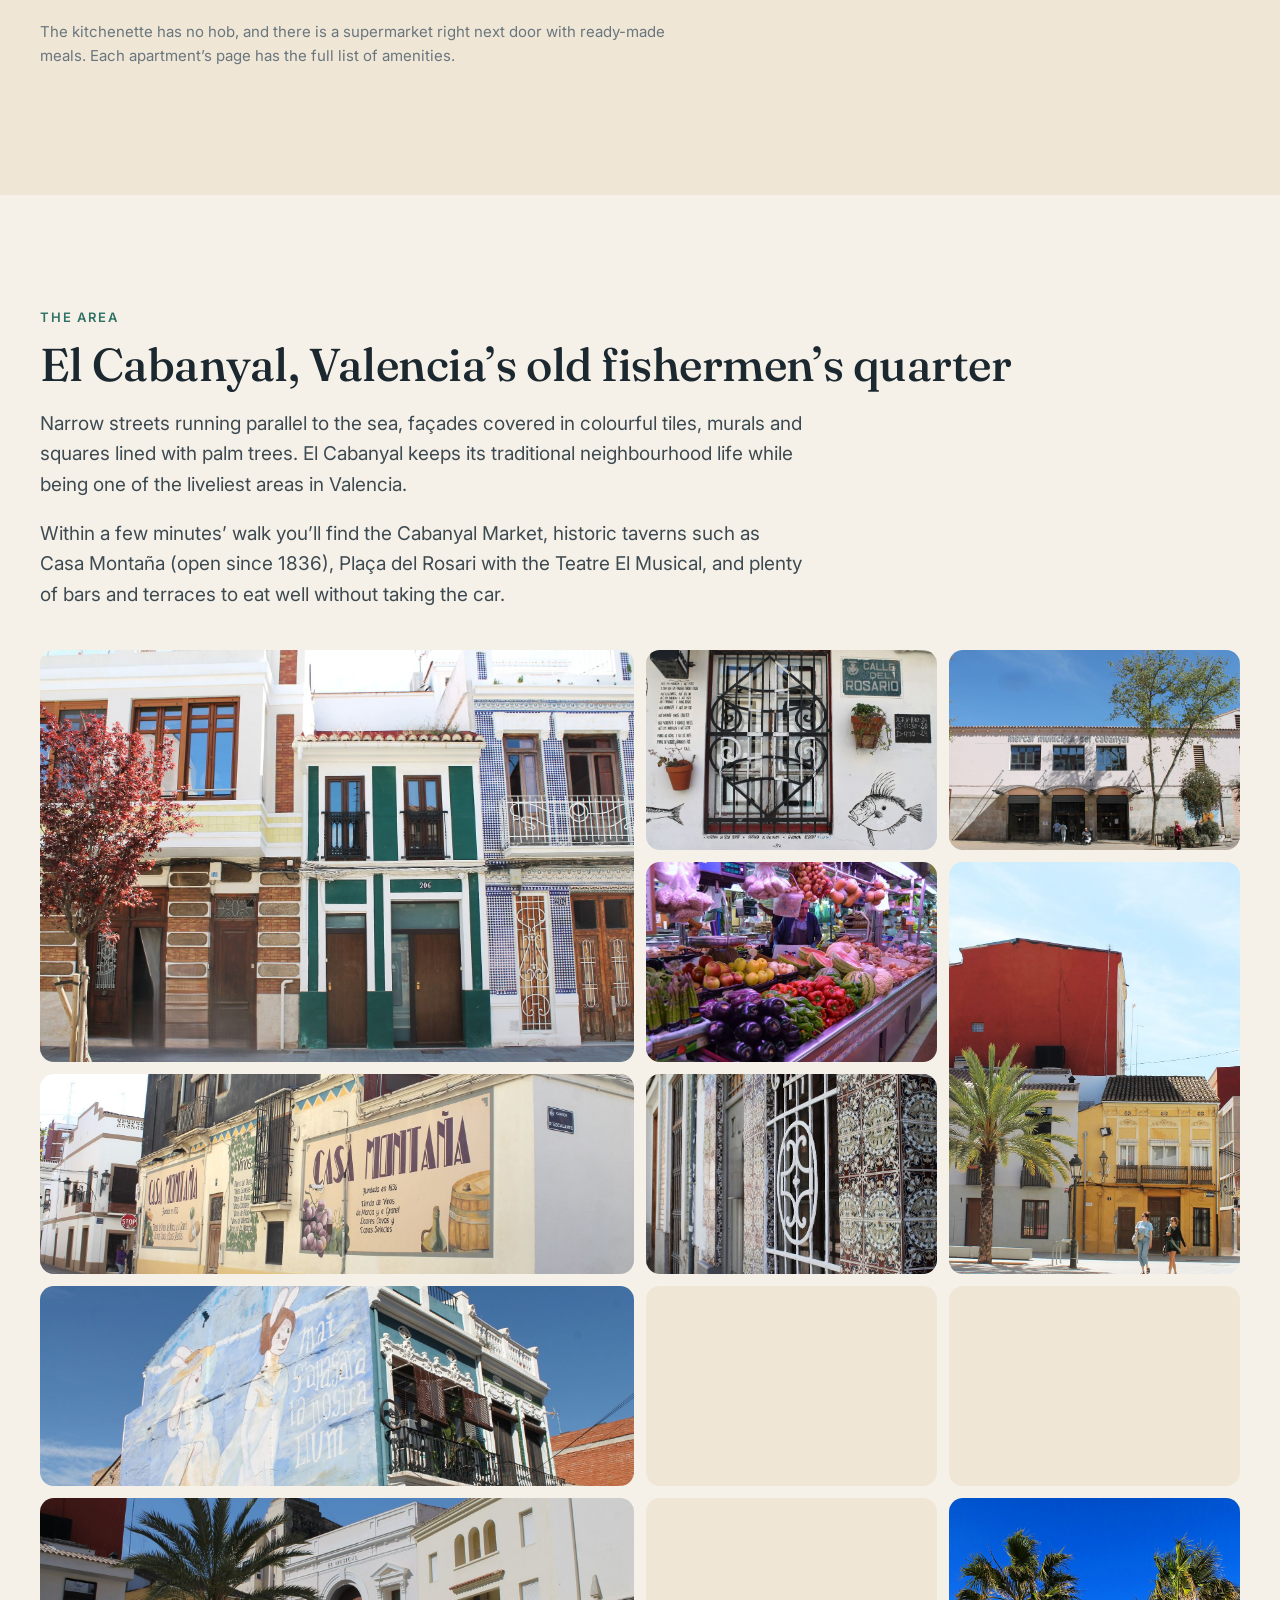
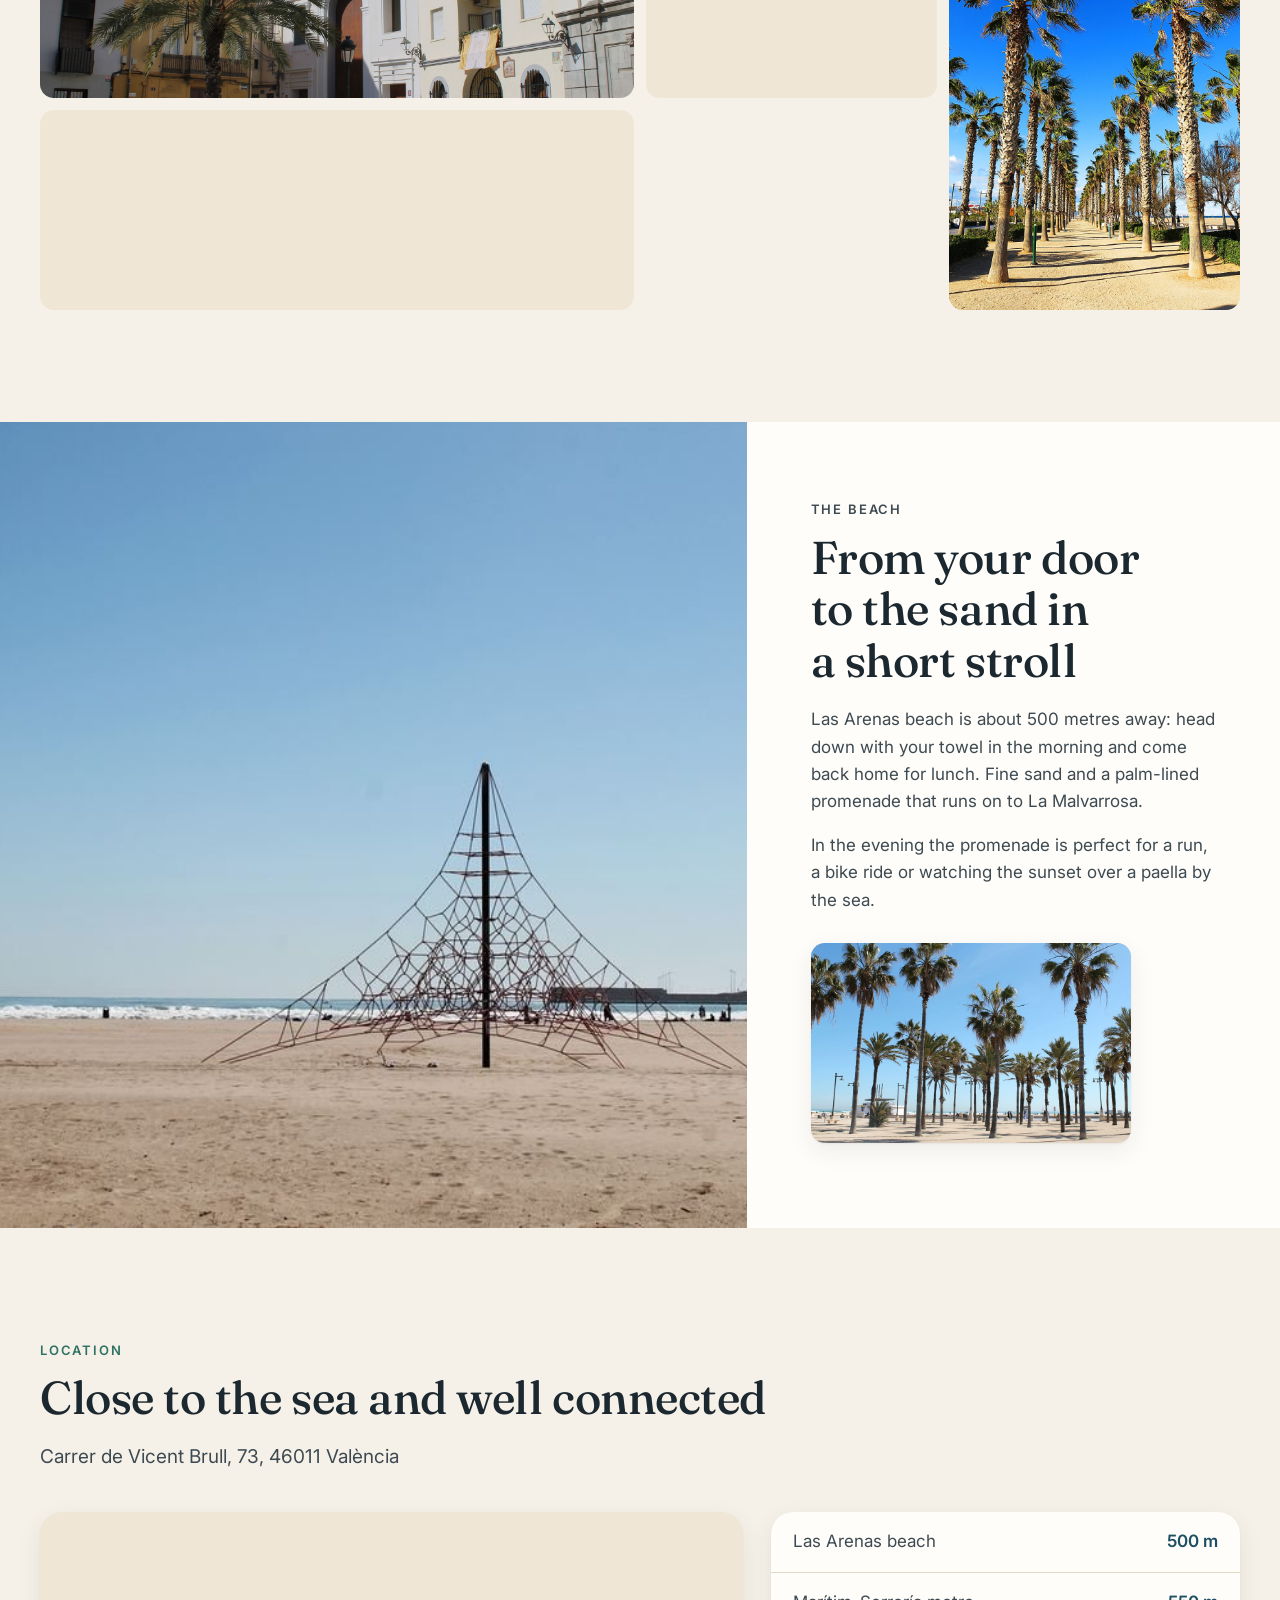
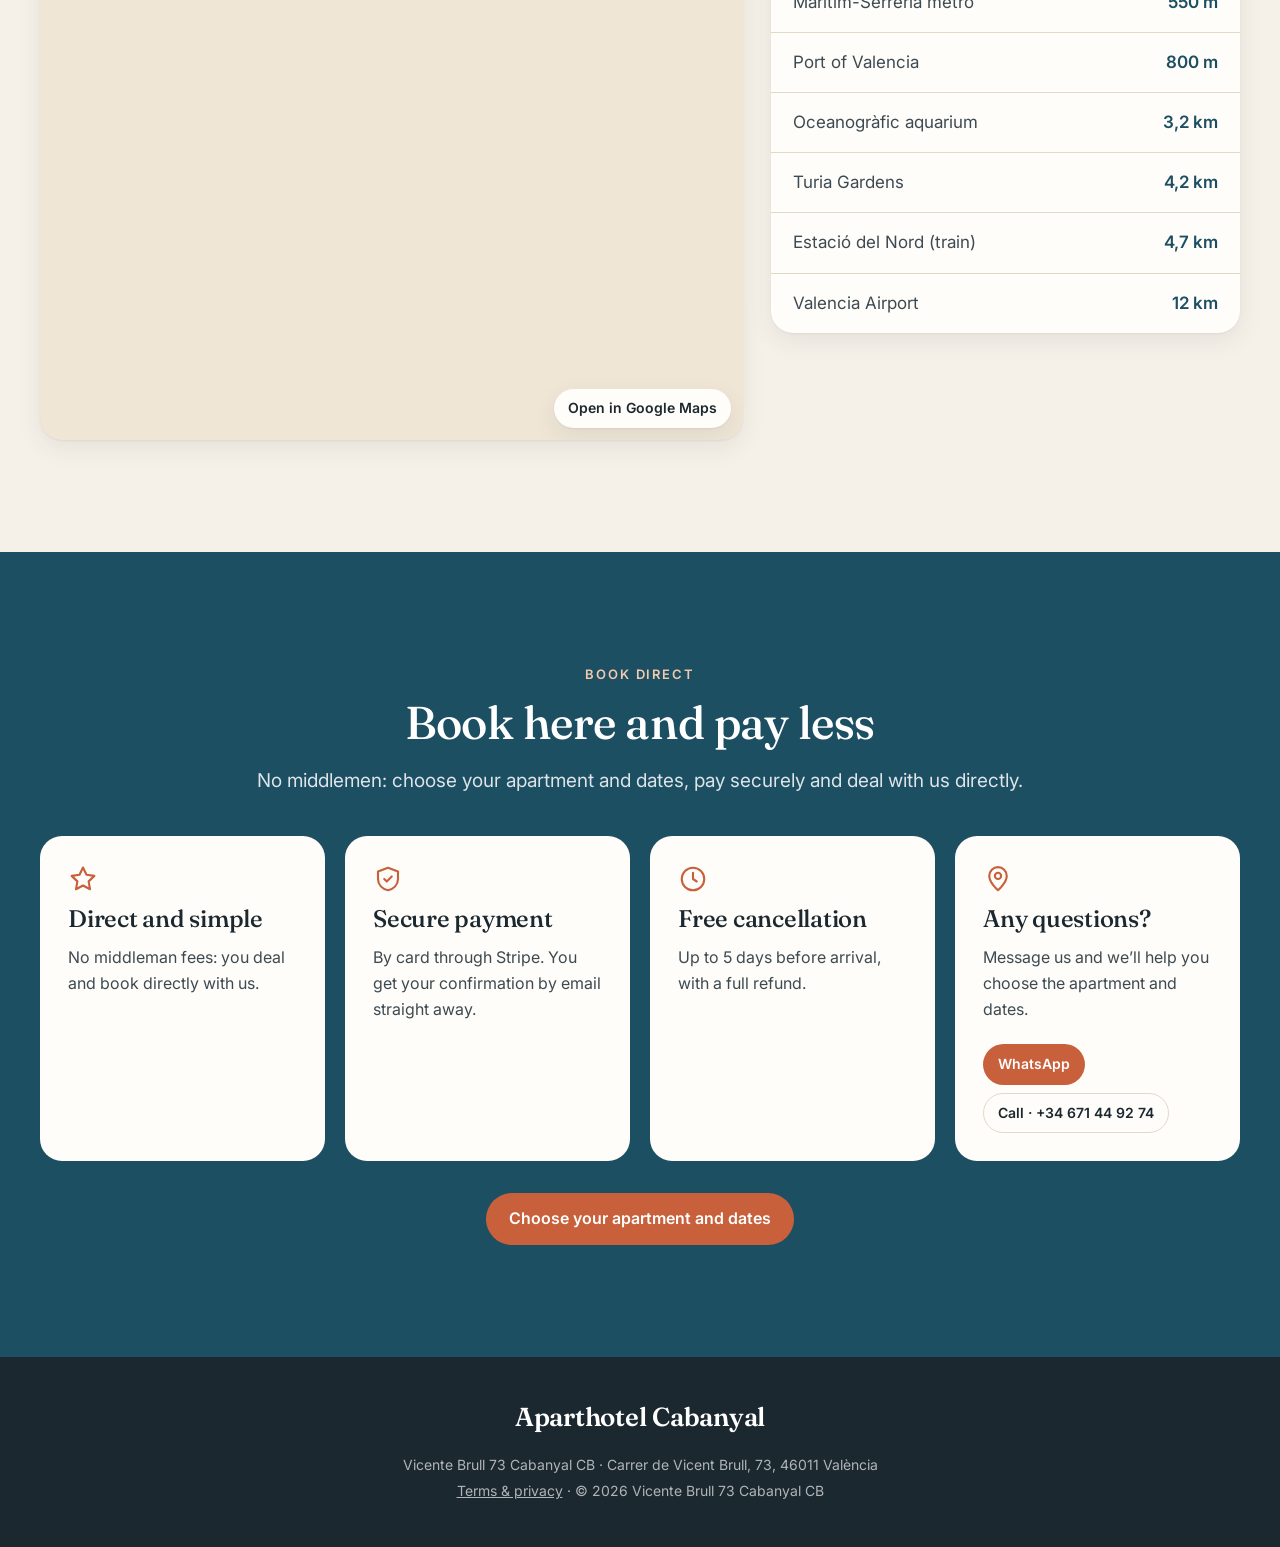
==== commit c5f7d4c1: "Add files via upload" ====
--- a/Nou Cabanyal/index.html
+++ b/Nou Cabanyal/index.html
@@ -184,8 +184,8 @@
         <p class="brand-name">Aparthotel Cabanyal</p>
       </div>
       <div class="muted footer-legal">
-        <p>Nou Cabanyal SL · <span id="foot-address"></span></p>
-        <p><a href="condiciones.html" data-i18n="foot.terms">Condiciones y privacidad</a> · © <span id="year"></span> Nou Cabanyal SL</p>
+        <p>Vicente Brull 73 Cabanyal CB · <span id="foot-address"></span></p>
+        <p><a href="condiciones.html" data-i18n="foot.terms">Condiciones y privacidad</a> · © <span id="year"></span> Vicente Brull 73 Cabanyal CB</p>
       </div>
     </div>
   </footer>
--- a/Nou Cabanyal/assets/css/styles.css
+++ b/Nou Cabanyal/assets/css/styles.css
@@ -574,6 +574,10 @@
 .fm-actions { display: flex; justify-content: space-between; gap: 10px; margin-top: 4px; }
 .fm-actions .btn-accent { flex: 1; }
 .fm-note { margin: 0; font-size: 12.5px; color: var(--muted); }
+.fm-cancel { display: flex; align-items: flex-start; gap: 8px; margin: -8px 0 18px; padding: 10px 12px; border-radius: 10px; background: rgba(47, 133, 90, .08); color: var(--ink); font-size: 13.5px; line-height: 1.45; }
+.fm-cancel svg { flex: 0 0 auto; width: 17px; height: 17px; margin-top: 1px; stroke: #2f855a; }
+.fm-cancel.is-no { background: rgba(176, 106, 44, .10); }
+.fm-cancel.is-no svg { stroke: #b06a2c; }
 @media (max-width: 600px) {
   .bw-modal { padding: 0; align-items: flex-end; }
   .bw-sheet { border-radius: 20px 20px 0 0; max-height: 92vh; padding: 22px 18px calc(18px + env(safe-area-inset-bottom)); }
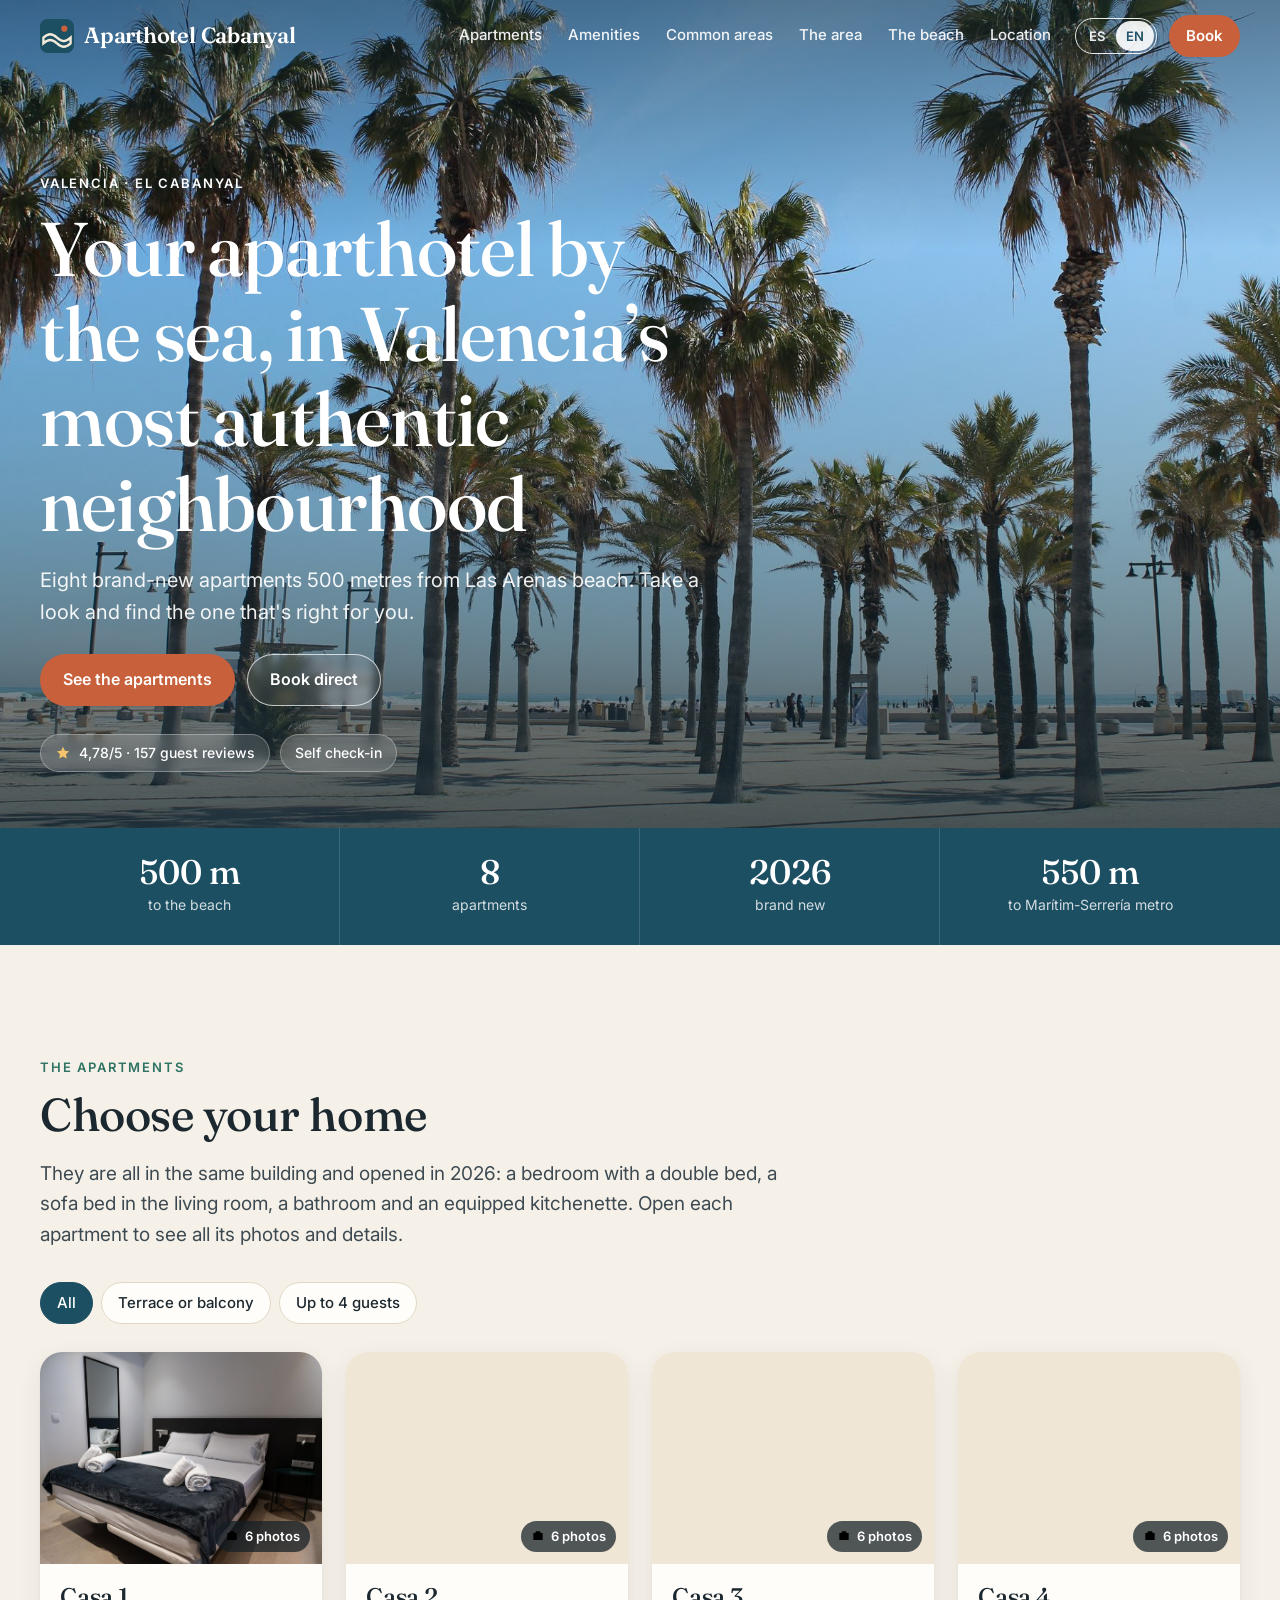
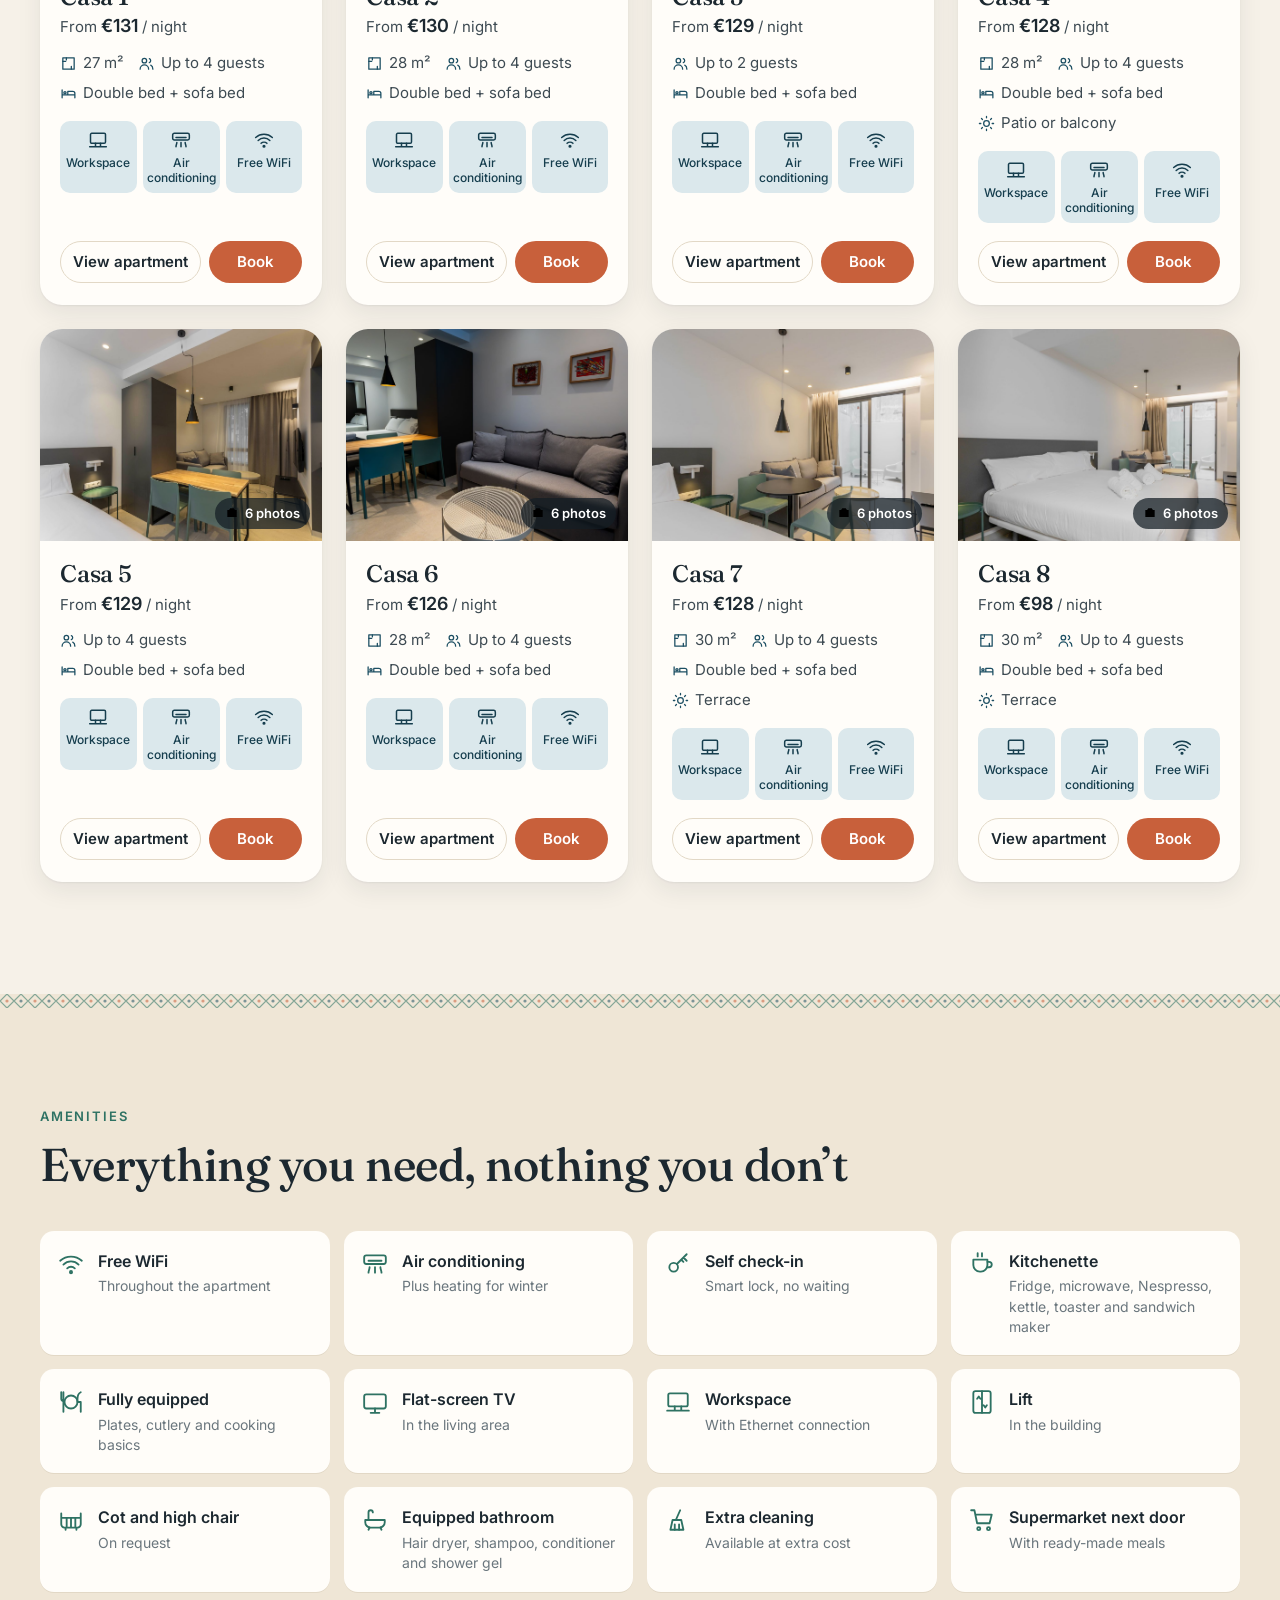
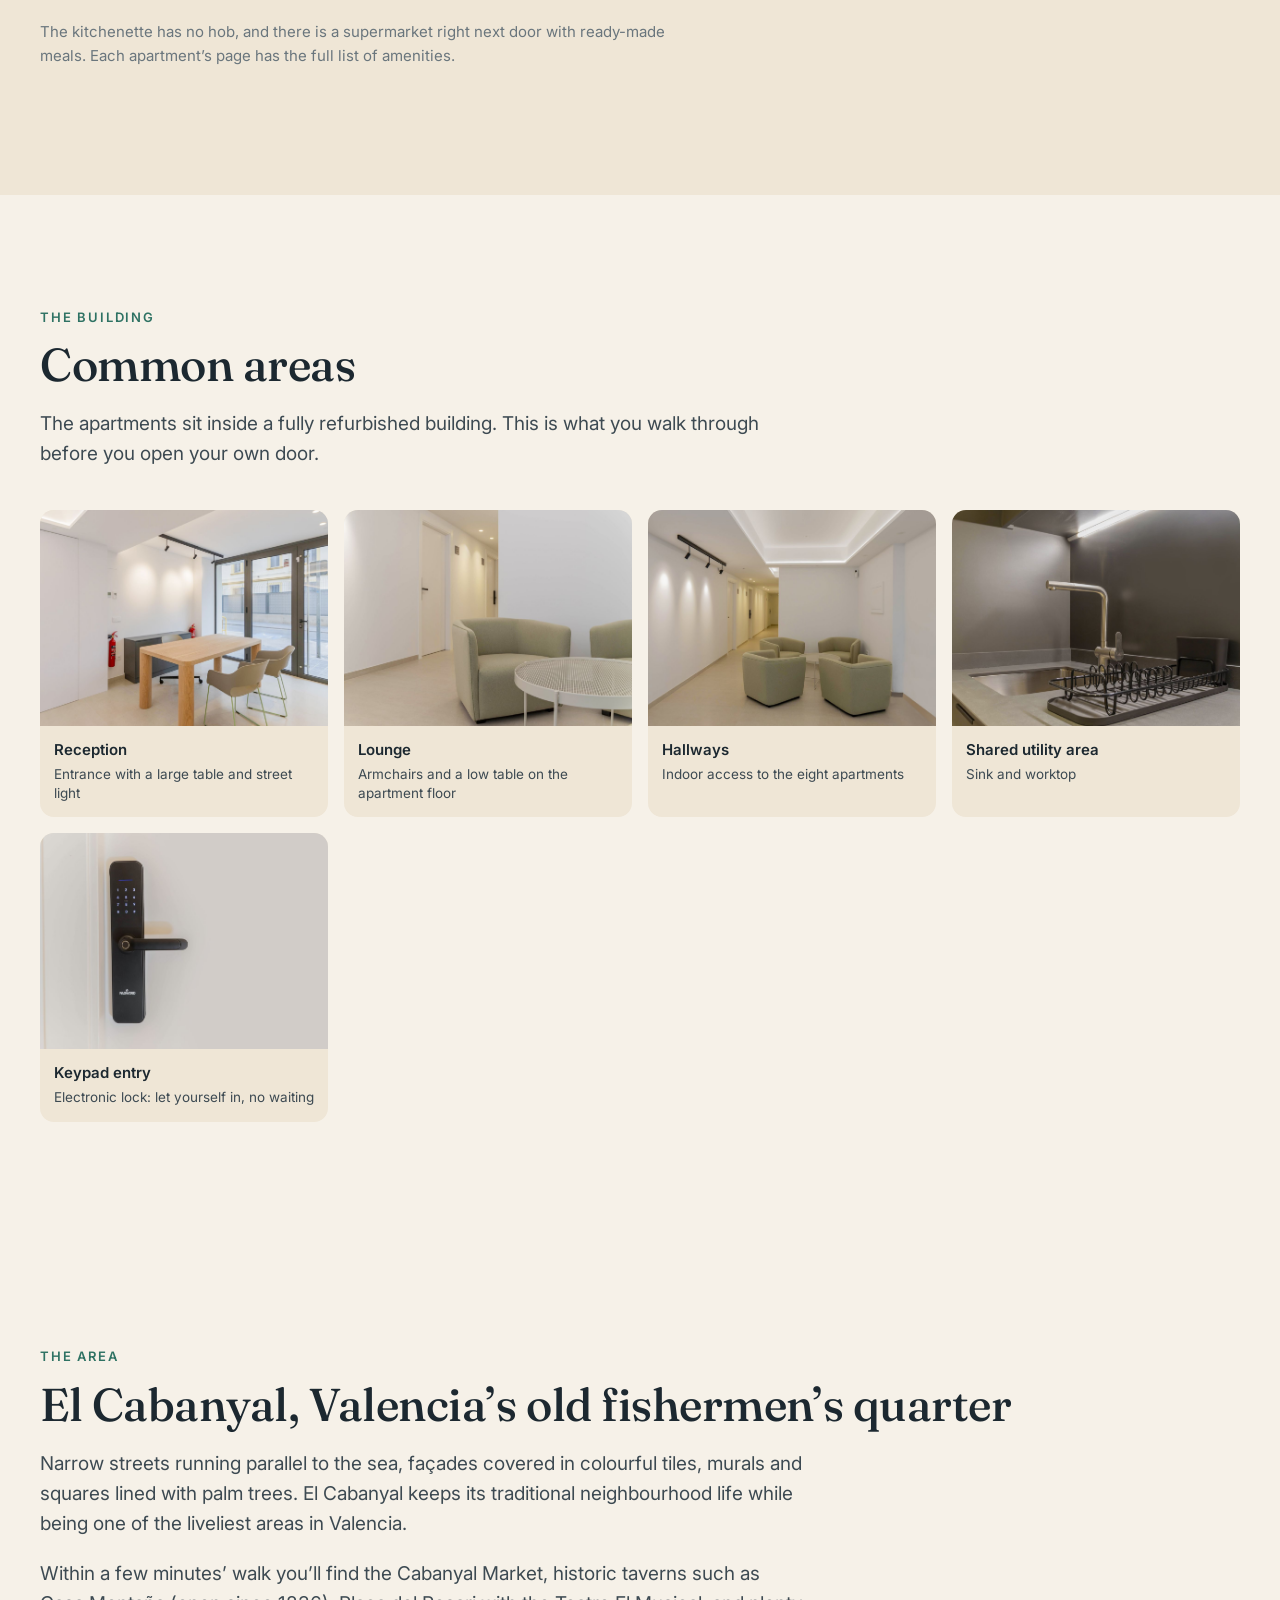
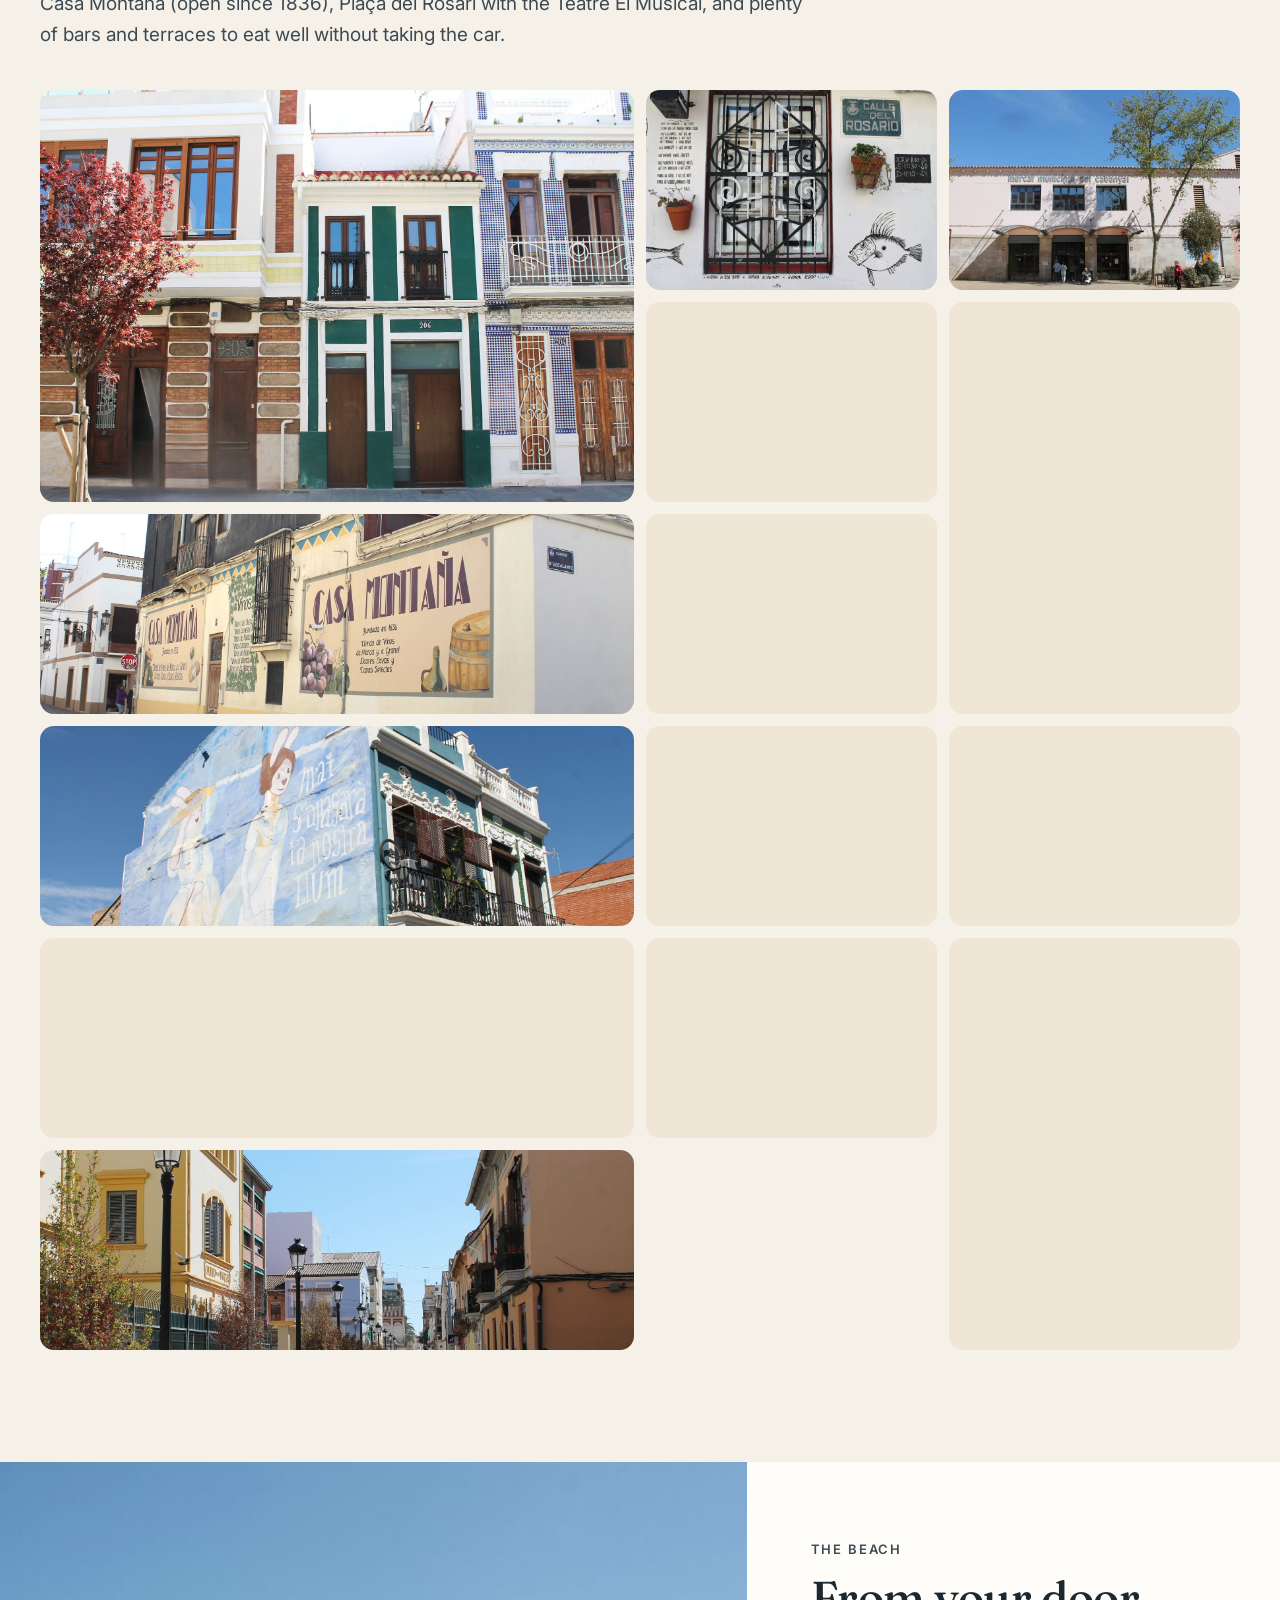
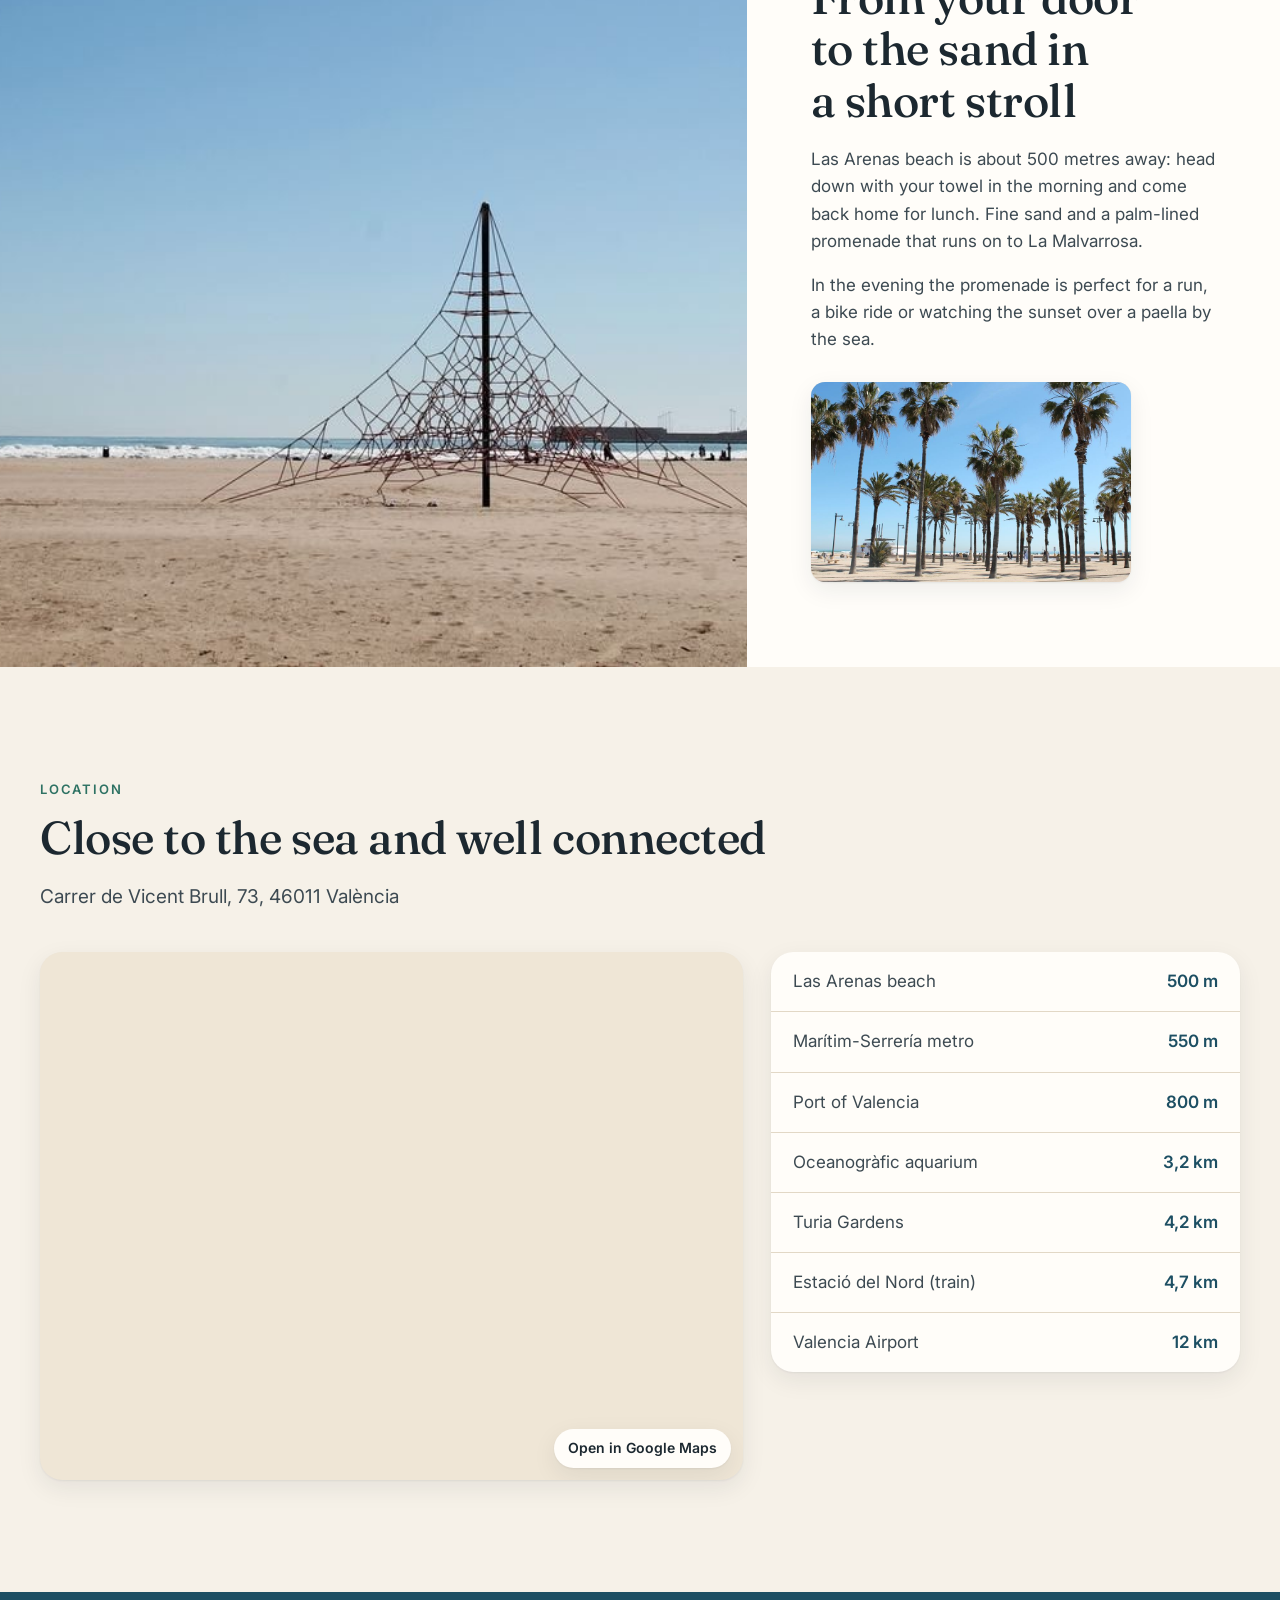
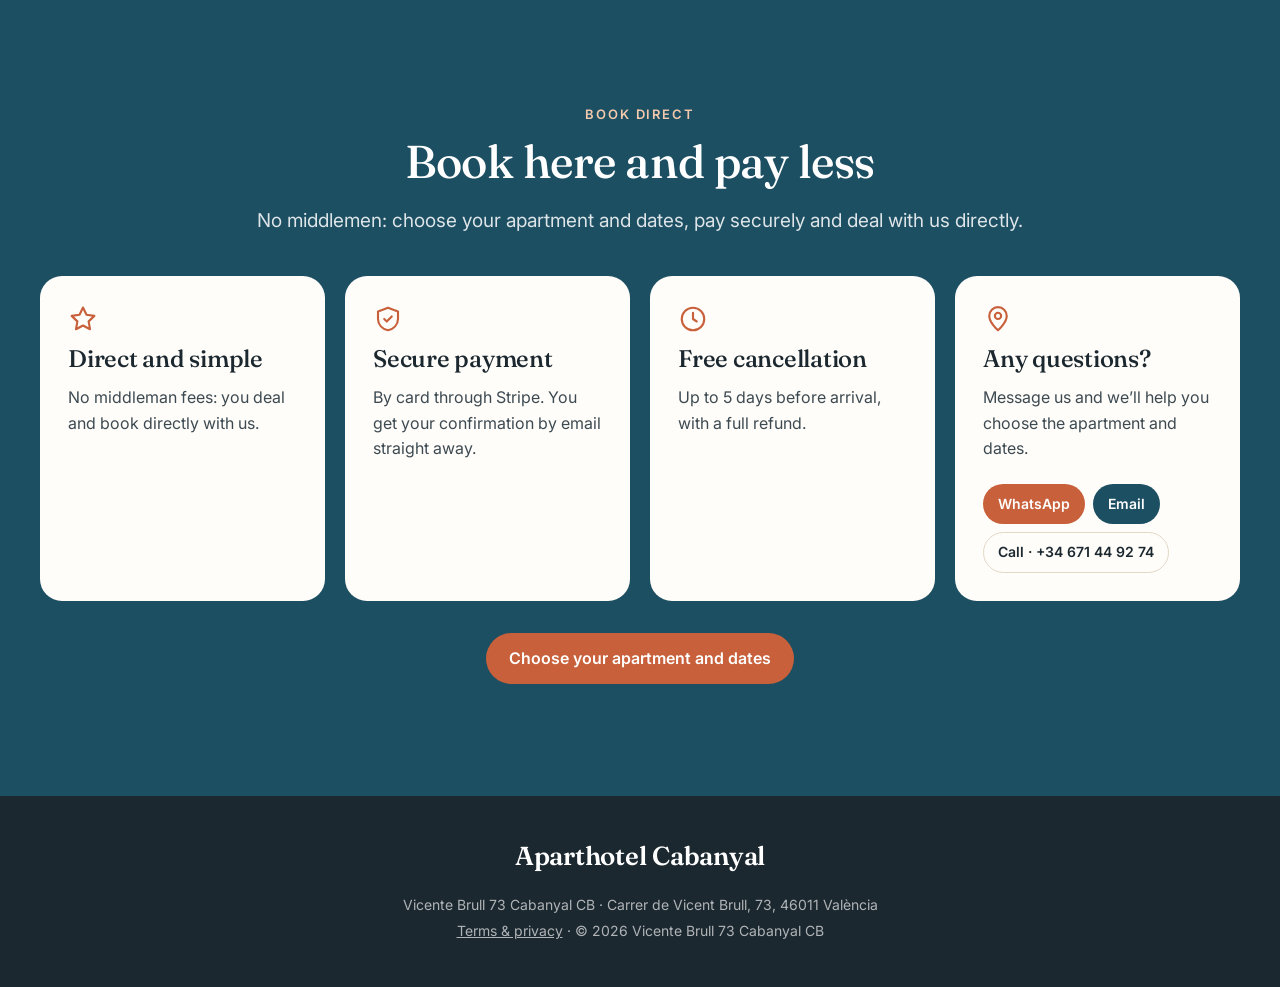
==== commit b4c2197b: "Add files via upload" ====
--- a/Nou Cabanyal/index.html
+++ b/Nou Cabanyal/index.html
@@ -30,6 +30,7 @@
       <nav class="nav" id="nav" aria-label="Principal">
         <a href="#apartamentos" data-i18n="nav.apts">Apartamentos</a>
         <a href="#incluye" data-i18n="nav.amen">Qué incluye</a>
+        <a href="#comunes" data-i18n="nav.com">Zonas comunes</a>
         <a href="#barrio" data-i18n="nav.area">El barrio</a>
         <a href="#playa" data-i18n="nav.beach">La playa</a>
         <a href="#ubicacion" data-i18n="nav.loc">Ubicación</a>
@@ -114,6 +115,18 @@
       </div>
     </section>
 
+    <!-- ============ ZONAS COMUNES ============ -->
+    <section class="section" id="comunes">
+      <div class="wrap">
+        <header class="section-head">
+          <p class="eyebrow" data-i18n="com.kicker">El edificio</p>
+          <h2 data-i18n="com.title">Las zonas comunes</h2>
+          <p class="lead" data-i18n="com.lead">Los apartamentos están dentro de un edificio reformado entero. Esto es lo que te encuentras antes de abrir tu puerta.</p>
+        </header>
+        <div class="comunes" id="comunes-grid"></div>
+      </div>
+    </section>
+
     <!-- ============ EL BARRIO ============ -->
     <section class="section" id="barrio">
       <div class="wrap">
--- a/Nou Cabanyal/assets/css/styles.css
+++ b/Nou Cabanyal/assets/css/styles.css
@@ -243,6 +243,19 @@
 @media (max-width: 900px) { .mosaic { grid-template-columns: repeat(2, 1fr); grid-auto-rows: 160px; } }
 @media (hover: none) { .mosaic figcaption { opacity: 1; } }
 
+/* ---------- Zonas comunes ---------- */
+.comunes { display: grid; grid-template-columns: repeat(auto-fit, minmax(240px, 1fr)); gap: 16px; }
+.comunes .com-item {
+  border: 0; padding: 0; background: var(--sand-2); border-radius: var(--radius); overflow: hidden;
+  cursor: zoom-in; text-align: left; display: flex; flex-direction: column; min-width: 0;
+}
+.comunes .com-item img { width: 100%; aspect-ratio: 4 / 3; object-fit: cover; transition: transform .6s; }
+.comunes .com-item:hover img { transform: scale(1.04); }
+.comunes figcaption { padding: 12px 14px 15px; display: flex; flex-direction: column; gap: 3px; }
+.comunes figcaption strong { font-size: 15px; font-weight: 600; color: var(--ink); }
+.comunes figcaption span { font-size: 13.5px; line-height: 1.4; color: var(--ink-2); }
+@media (max-width: 560px) { .comunes { grid-template-columns: 1fr 1fr; gap: 12px; } .comunes figcaption span { display: none; } }
+
 /* ---------- Playa ---------- */
 .beach { display: grid; grid-template-columns: 1.4fr 1fr; background: var(--paper); }
 .beach-media { min-height: 520px; }
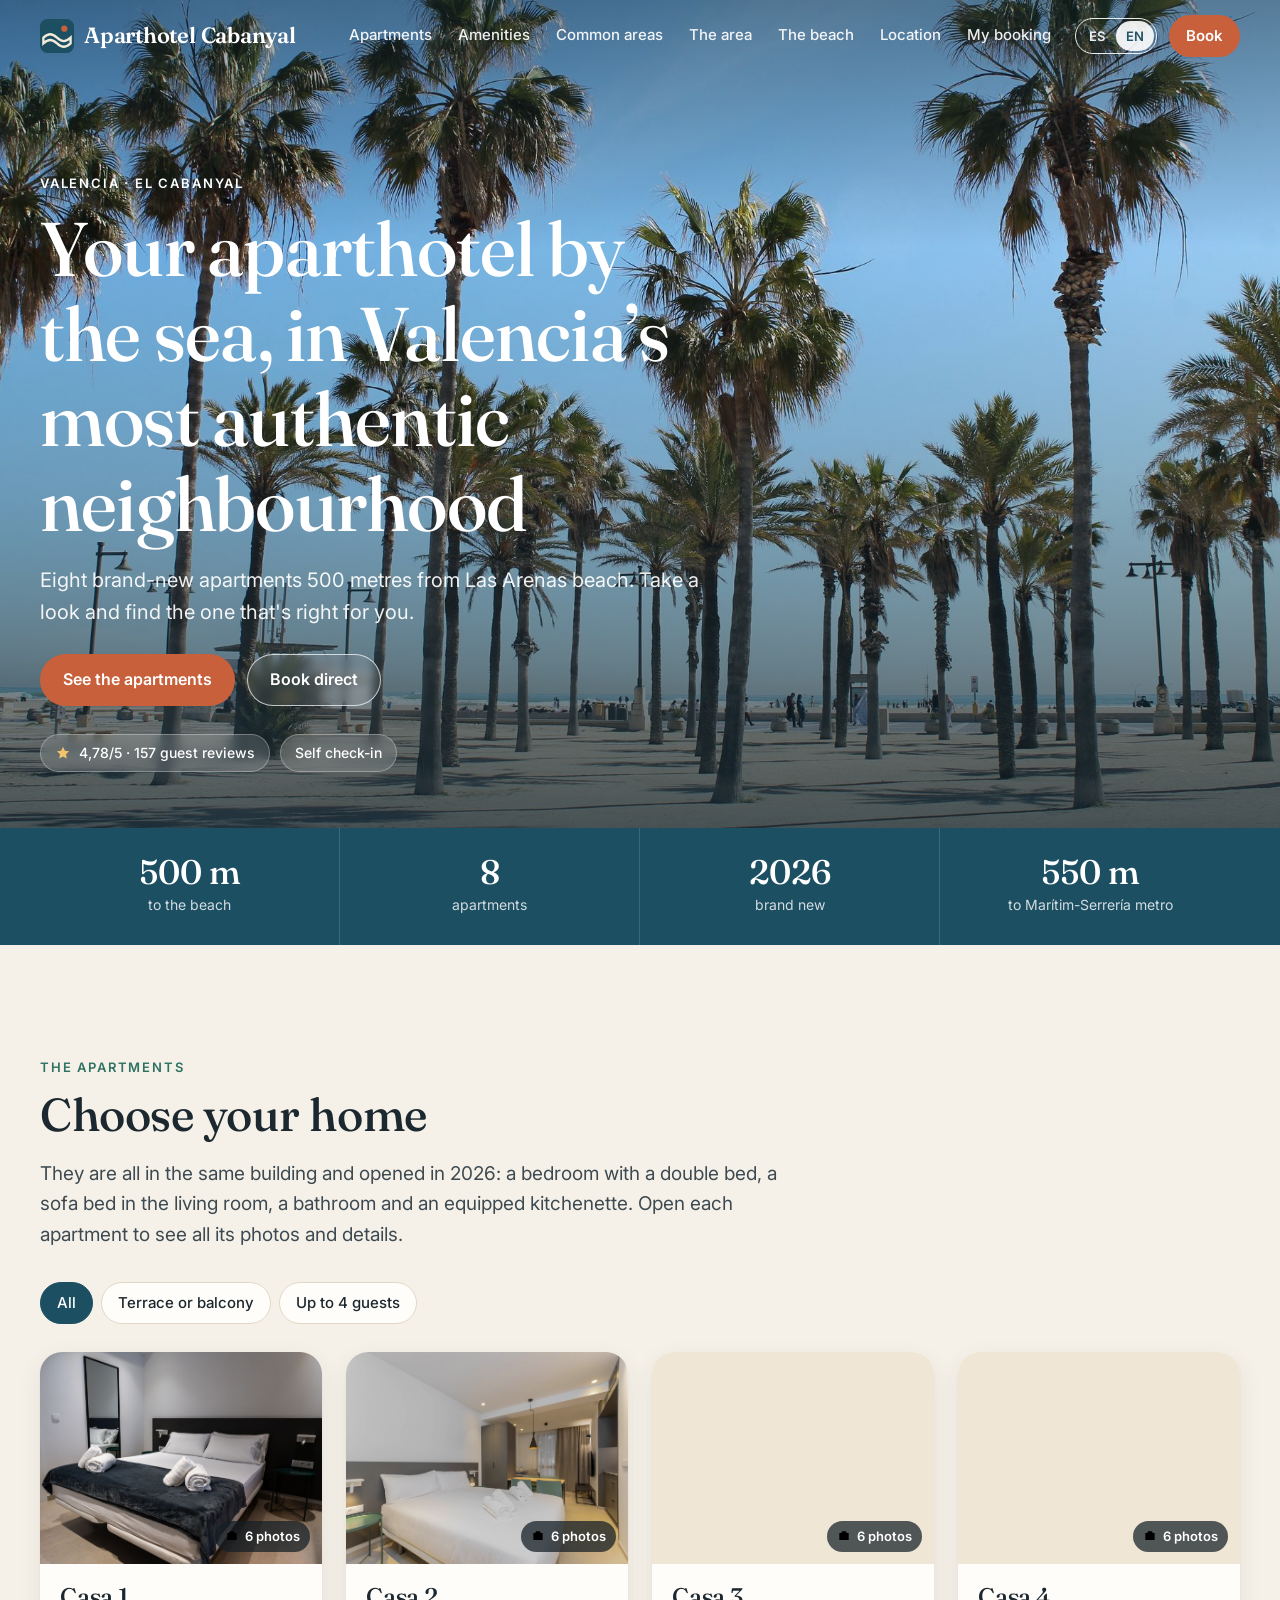
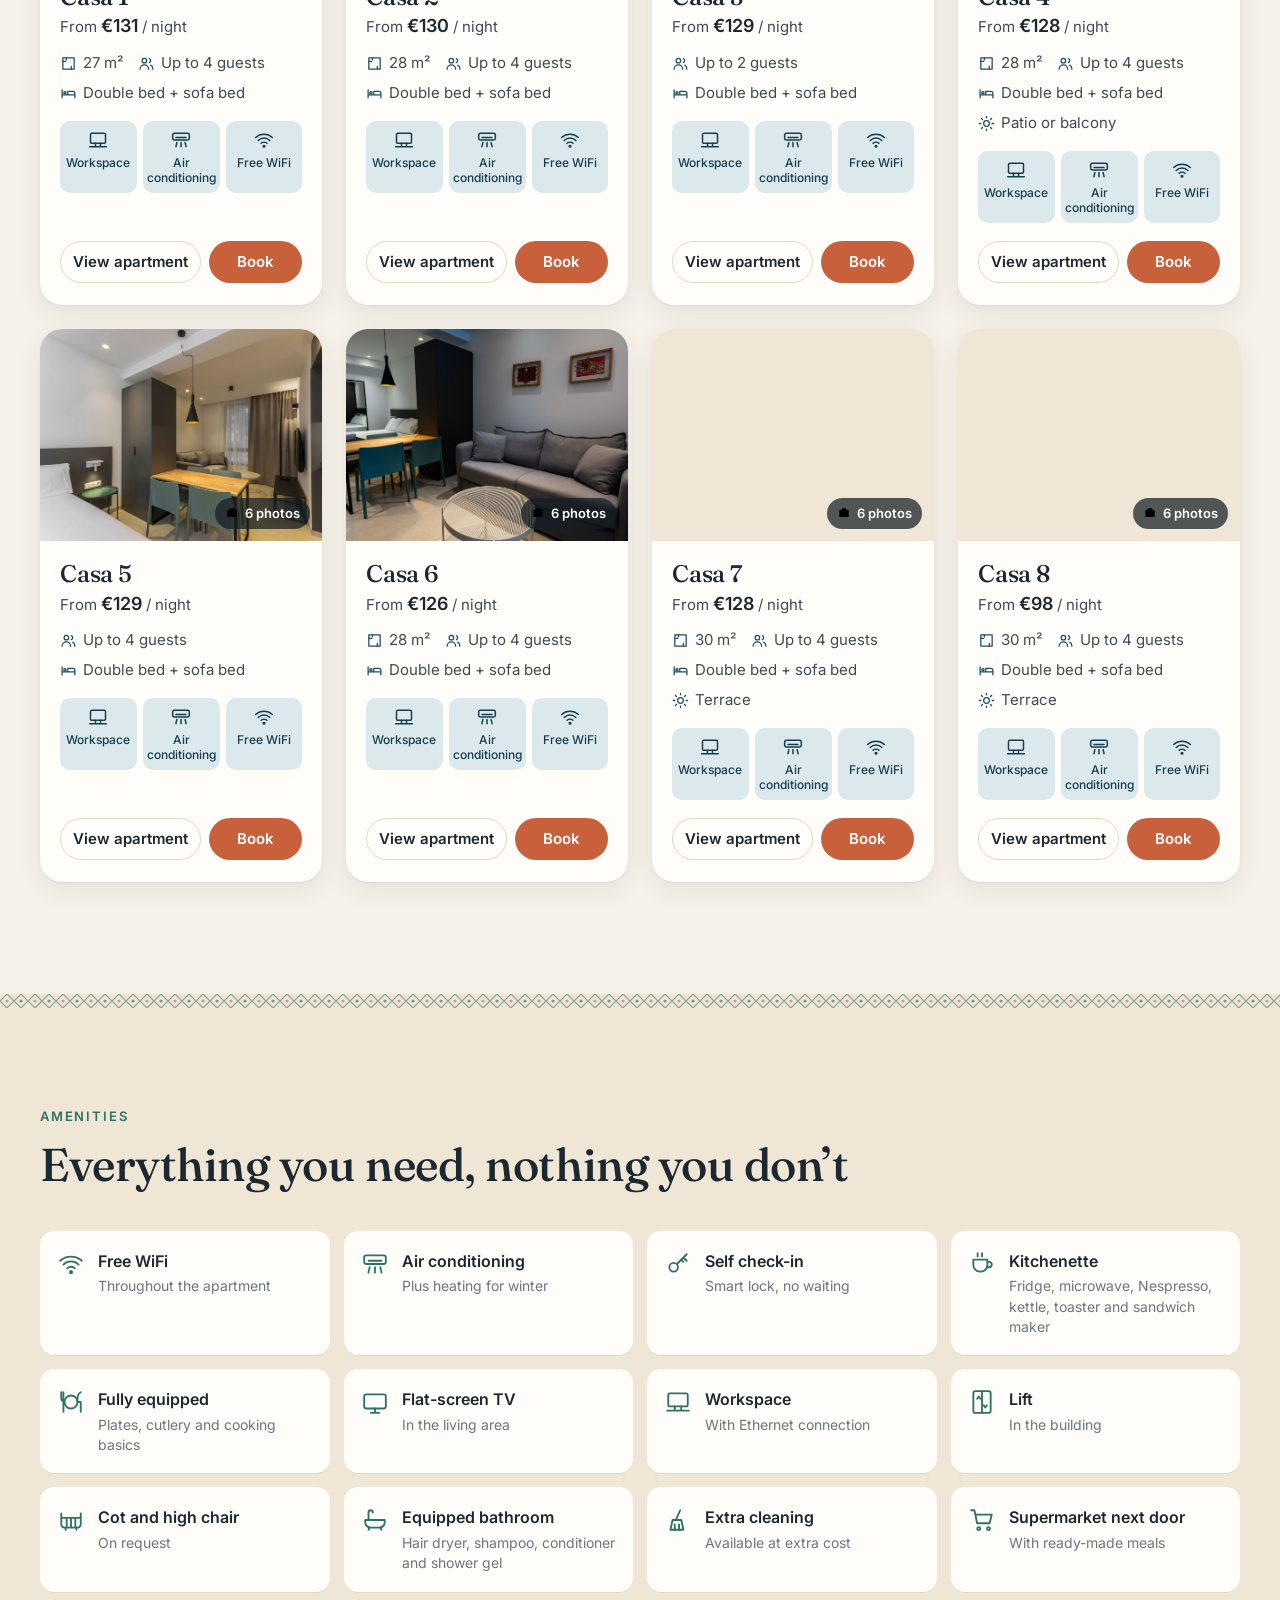
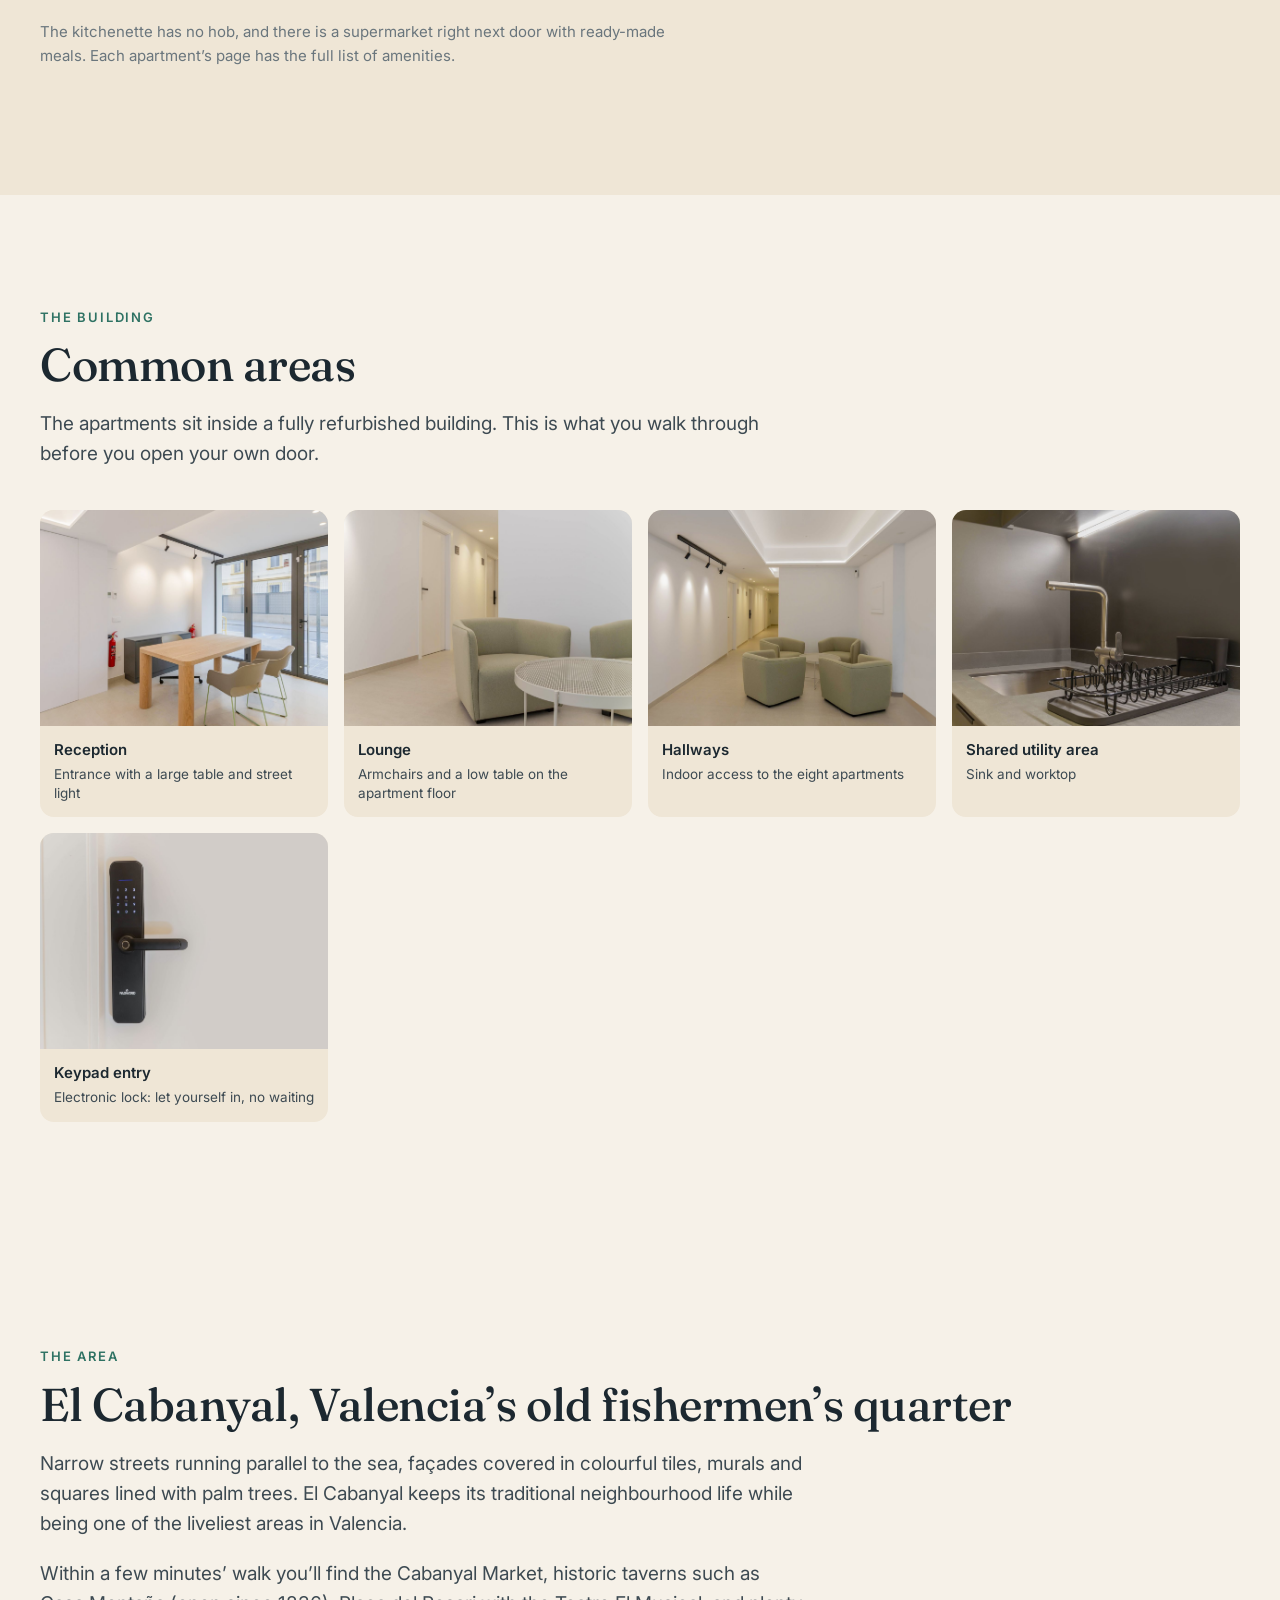
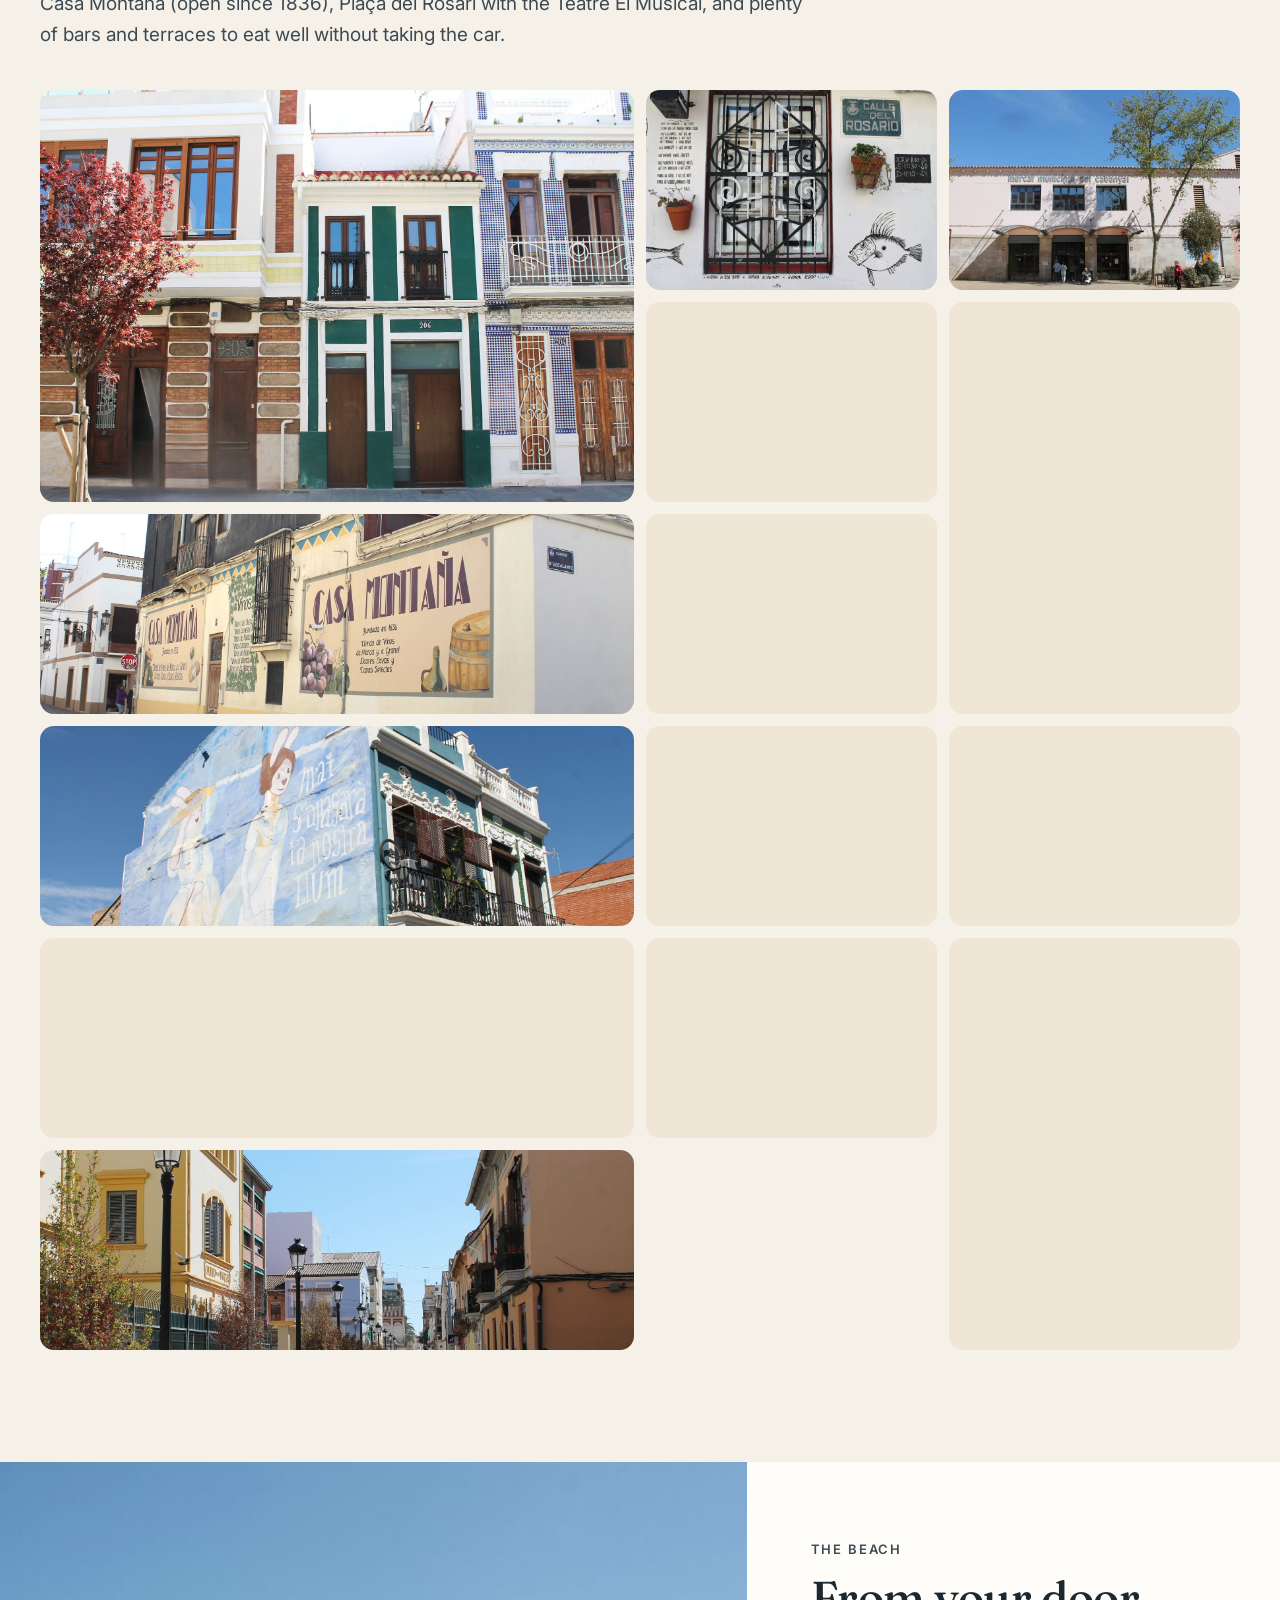
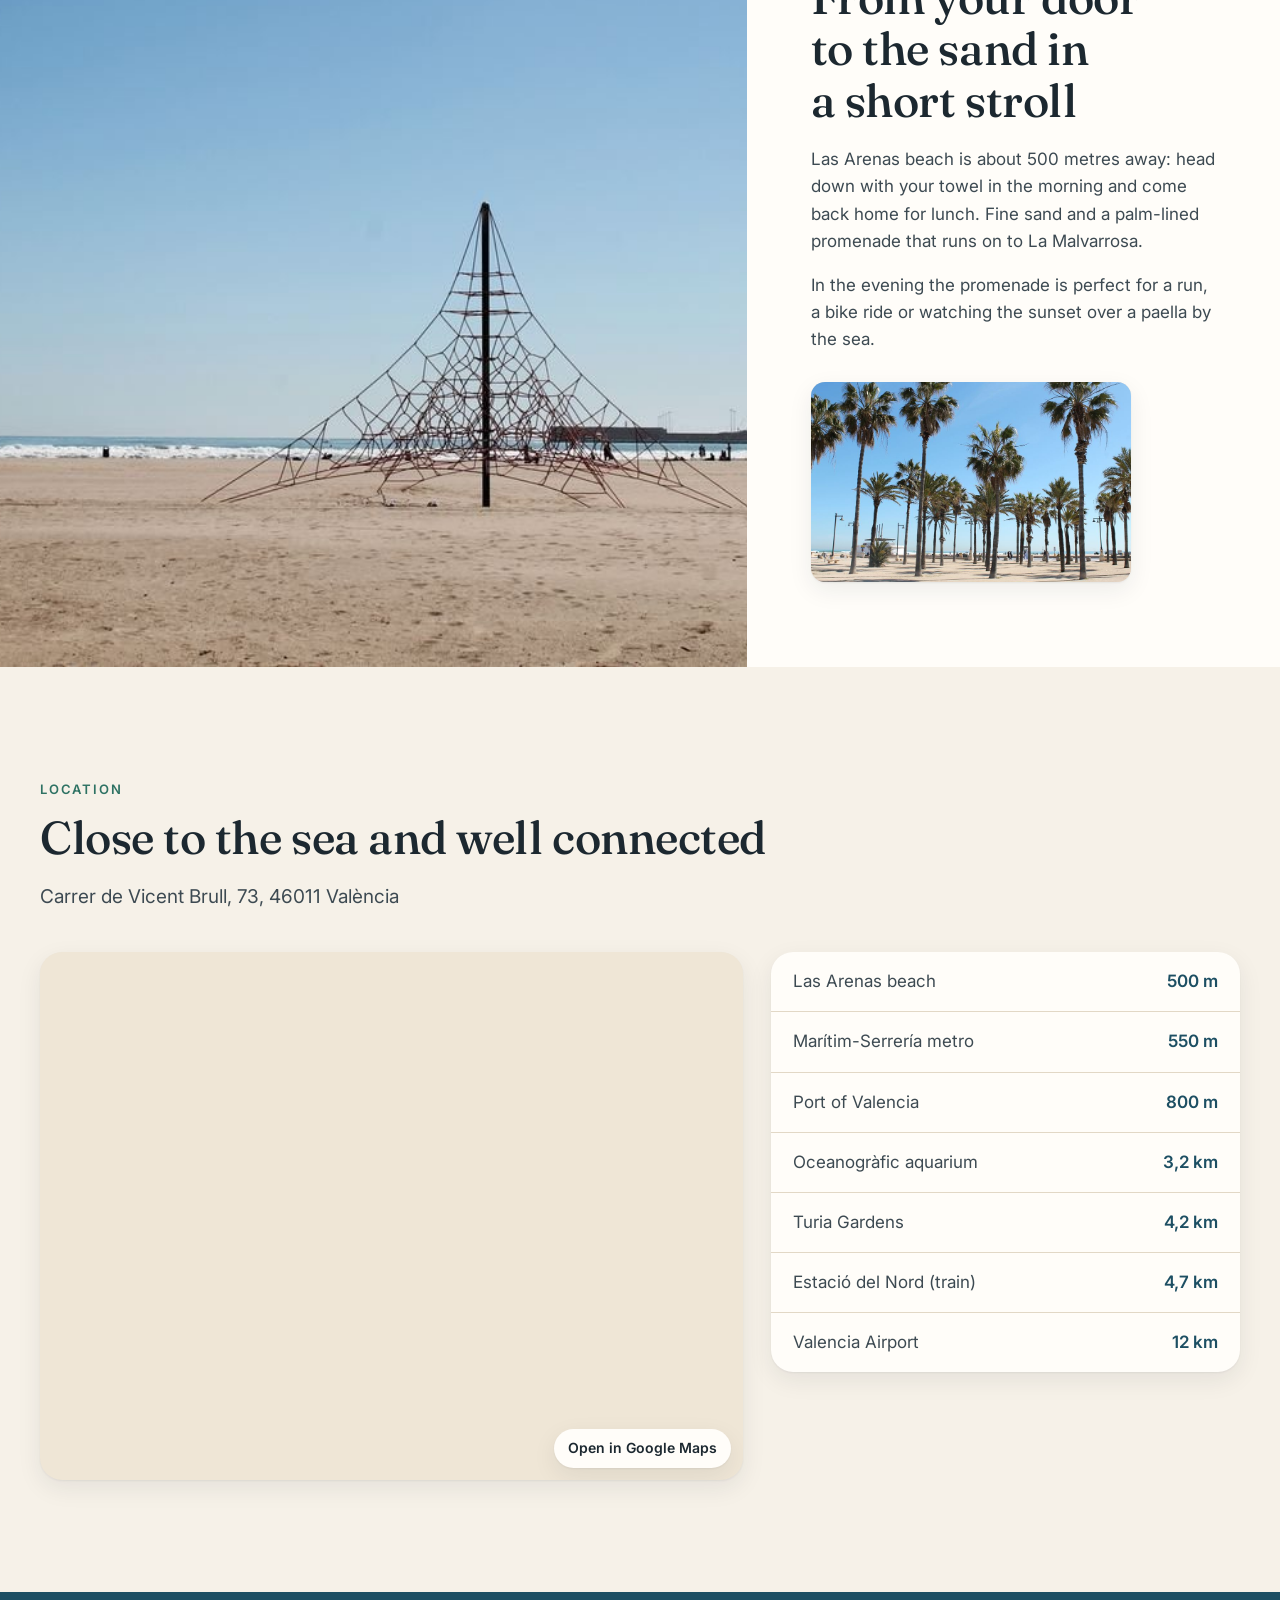
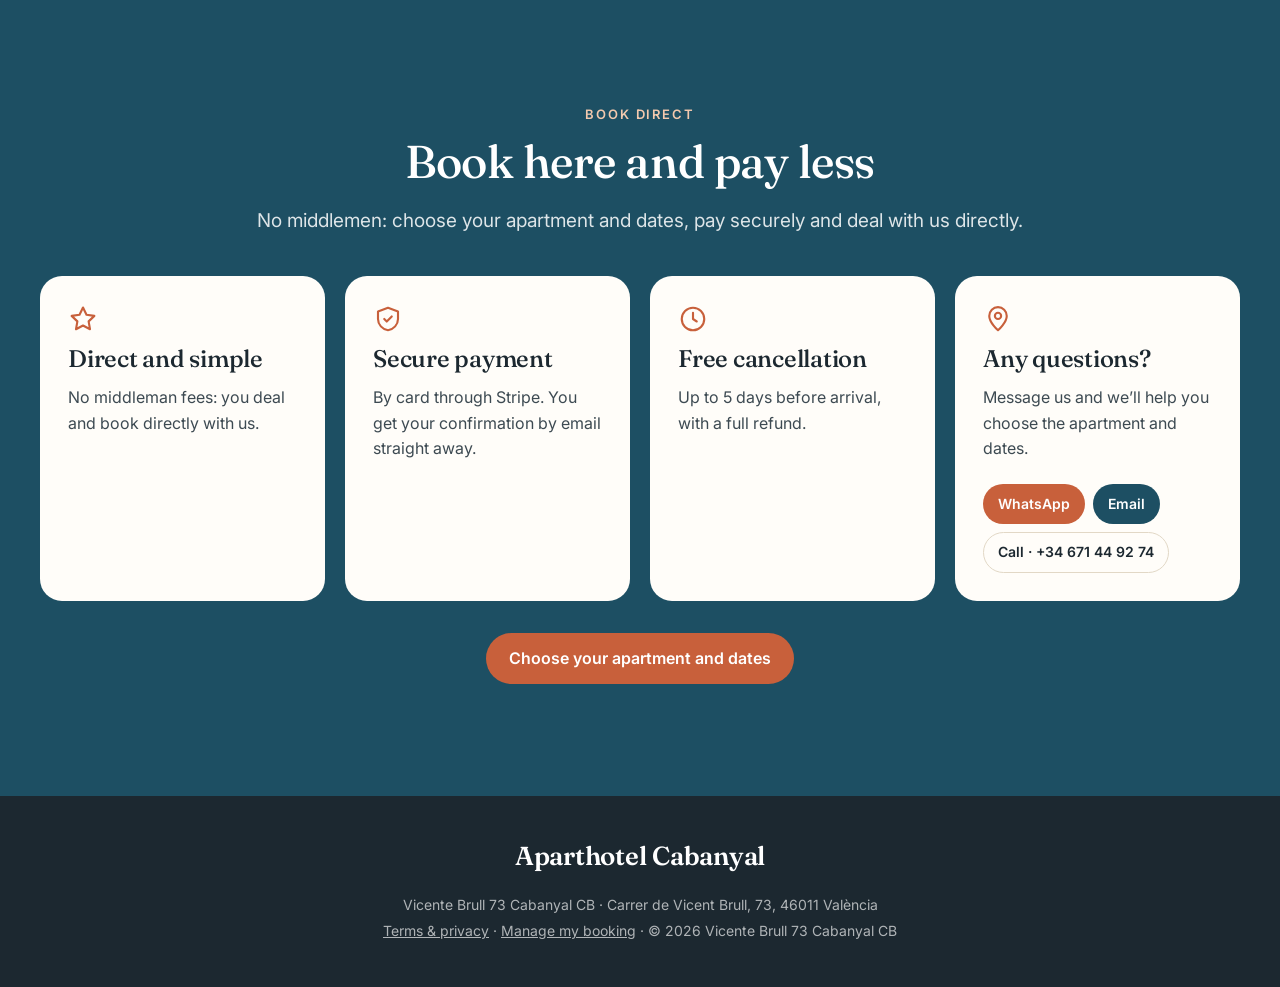
==== commit 3eb8efd5: "Gestionar reserva: paginas y enlaces" ====
--- a/Nou Cabanyal/index.html
+++ b/Nou Cabanyal/index.html
@@ -34,6 +34,7 @@
         <a href="#barrio" data-i18n="nav.area">El barrio</a>
         <a href="#playa" data-i18n="nav.beach">La playa</a>
         <a href="#ubicacion" data-i18n="nav.loc">Ubicación</a>
+        <a href="gestionar.html" data-i18n="nav.manage">Mi reserva</a>
       </nav>
       <div class="header-actions">
         <div class="lang" role="group" aria-label="Idioma / Language">
@@ -198,7 +199,7 @@
       </div>
       <div class="muted footer-legal">
         <p>Vicente Brull 73 Cabanyal CB · <span id="foot-address"></span></p>
-        <p><a href="condiciones.html" data-i18n="foot.terms">Condiciones y privacidad</a> · © <span id="year"></span> Vicente Brull 73 Cabanyal CB</p>
+        <p><a href="condiciones.html" data-i18n="foot.terms">Condiciones y privacidad</a> · <a href="gestionar.html" data-i18n="foot.manage">Gestionar mi reserva</a> · © <span id="year"></span> Vicente Brull 73 Cabanyal CB</p>
       </div>
     </div>
   </footer>
--- a/Nou Cabanyal/assets/css/styles.css
+++ b/Nou Cabanyal/assets/css/styles.css
@@ -622,3 +622,56 @@
 .legal .pend { background: #fbeee6; color: #8a3c20; padding: 0 4px; border-radius: 4px; }
 .footer-legal a { color: inherit; }
 .section-head.center p { margin-inline: auto; }
+
+/* ---------- Gestionar reserva (asistente) ---------- */
+.gest h1 { margin-bottom: 6px; }
+.gest .lead { margin-top: 0; color: var(--ink-2); }
+.gest-chat { display: flex; flex-direction: column; gap: 12px; margin: 24px 0 18px; }
+.gest-msg { max-width: 88%; padding: 12px 16px; border-radius: 16px; font-size: 16px; line-height: 1.5; overflow-wrap: anywhere; }
+.gest-msg p { margin: 0 0 8px; }
+.gest-msg p:last-child { margin-bottom: 0; }
+.gest-msg.is-bot { align-self: flex-start; background: var(--sand); border-bottom-left-radius: 4px; }
+.gest-msg.is-yo { align-self: flex-end; background: var(--sea); color: #fff; border-bottom-right-radius: 4px; }
+.gest-msg.is-typing { display: flex; gap: 5px; padding: 14px 16px; }
+.gest-msg.is-typing span { width: 7px; height: 7px; border-radius: 50%; background: var(--muted); animation: gest-dot 1s infinite ease-in-out; }
+.gest-msg.is-typing span:nth-child(2) { animation-delay: .15s; }
+.gest-msg.is-typing span:nth-child(3) { animation-delay: .3s; }
+@keyframes gest-dot { 0%, 80%, 100% { opacity: .25; transform: translateY(0); } 40% { opacity: 1; transform: translateY(-3px); } }
+@media (prefers-reduced-motion: reduce) { .gest-msg.is-typing span { animation: none; opacity: .6; } }
+.gest-small { font-size: 14px; color: var(--muted); }
+.gest-err { color: #8a3c20; font-weight: 500; }
+.gest-warn { background: rgba(176, 106, 44, .12); border-radius: 10px; padding: 8px 10px; font-size: 14.5px; }
+.gest-card { background: var(--paper); border: 1px solid var(--line); border-radius: 12px; padding: 12px 14px; margin: 8px 0; }
+.gest-card-top { display: flex; justify-content: space-between; align-items: baseline; gap: 10px; margin-bottom: 6px; }
+.gest-card-top strong { font-family: var(--serif); font-size: 20px; font-weight: 500; }
+.gest-card-top span { font-family: ui-monospace, SFMono-Regular, Menlo, monospace; font-size: 14px; color: var(--ink-2); letter-spacing: .03em; }
+.gest-card dl { margin: 0; display: grid; gap: 4px; }
+.gest-card dl div { display: grid; grid-template-columns: minmax(110px, 38%) 1fr; gap: 10px; font-size: 14.5px; }
+.gest-card dt { color: var(--muted); }
+.gest-card dd { margin: 0; }
+.gest-card dd.is-cancel { color: #8a3c20; font-weight: 600; }
+.gest-ctl { border-top: 1px solid var(--line); padding-top: 18px; }
+.gest-ctl:empty { display: none; }
+.gest-ops { display: flex; flex-wrap: wrap; gap: 10px; }
+.gest-ops .btn { min-height: 44px; }
+.btn.is-danger { color: #8a3c20; }
+.btn.is-danger:hover { border-color: #8a3c20; color: #8a3c20; }
+.btn.is-danger-solid { background: #a43f22; }
+.btn.is-danger-solid:hover { background: #8a3c20; }
+.gest-form { display: grid; gap: 12px; }
+.gest-form-2 { grid-template-columns: 1fr 1fr; }
+.gest-form .gest-full { grid-column: 1 / -1; }
+.gest-form label { display: flex; flex-direction: column; gap: 5px; font-size: 14px; font-weight: 600; min-width: 0; }
+.gest-form input, .gest-form select { font: inherit; font-weight: 400; padding: 11px 12px; border: 1px solid var(--line); border-radius: 10px; background: #fff; color: var(--ink); width: 100%; min-height: 46px; }
+.gest-form input:focus, .gest-form select:focus { outline: none; border-color: var(--sea); box-shadow: 0 0 0 3px var(--sea-soft); }
+.gest-list { margin: 6px 0 0; padding-left: 20px; }
+.gest-list a, .gest-msg.is-bot a:not(.btn) { color: var(--sea); }
+.gest-links { display: flex; flex-wrap: wrap; gap: 8px; margin-top: 8px; }
+.ok-code { font-family: ui-monospace, SFMono-Regular, Menlo, monospace; font-size: 1.1em; letter-spacing: .04em; }
+.ok-manage { margin: 22px 0 0; background: var(--sea-soft); border-radius: 10px; padding: 10px 14px; font-size: 15px; }
+@media (max-width: 560px) {
+  .gest-msg { max-width: 100%; }
+  .gest-form-2 { grid-template-columns: 1fr; }
+  .gest-ops .btn { flex: 1 1 100%; }
+  .gest-card dl div { grid-template-columns: 1fr; gap: 0; }
+}
